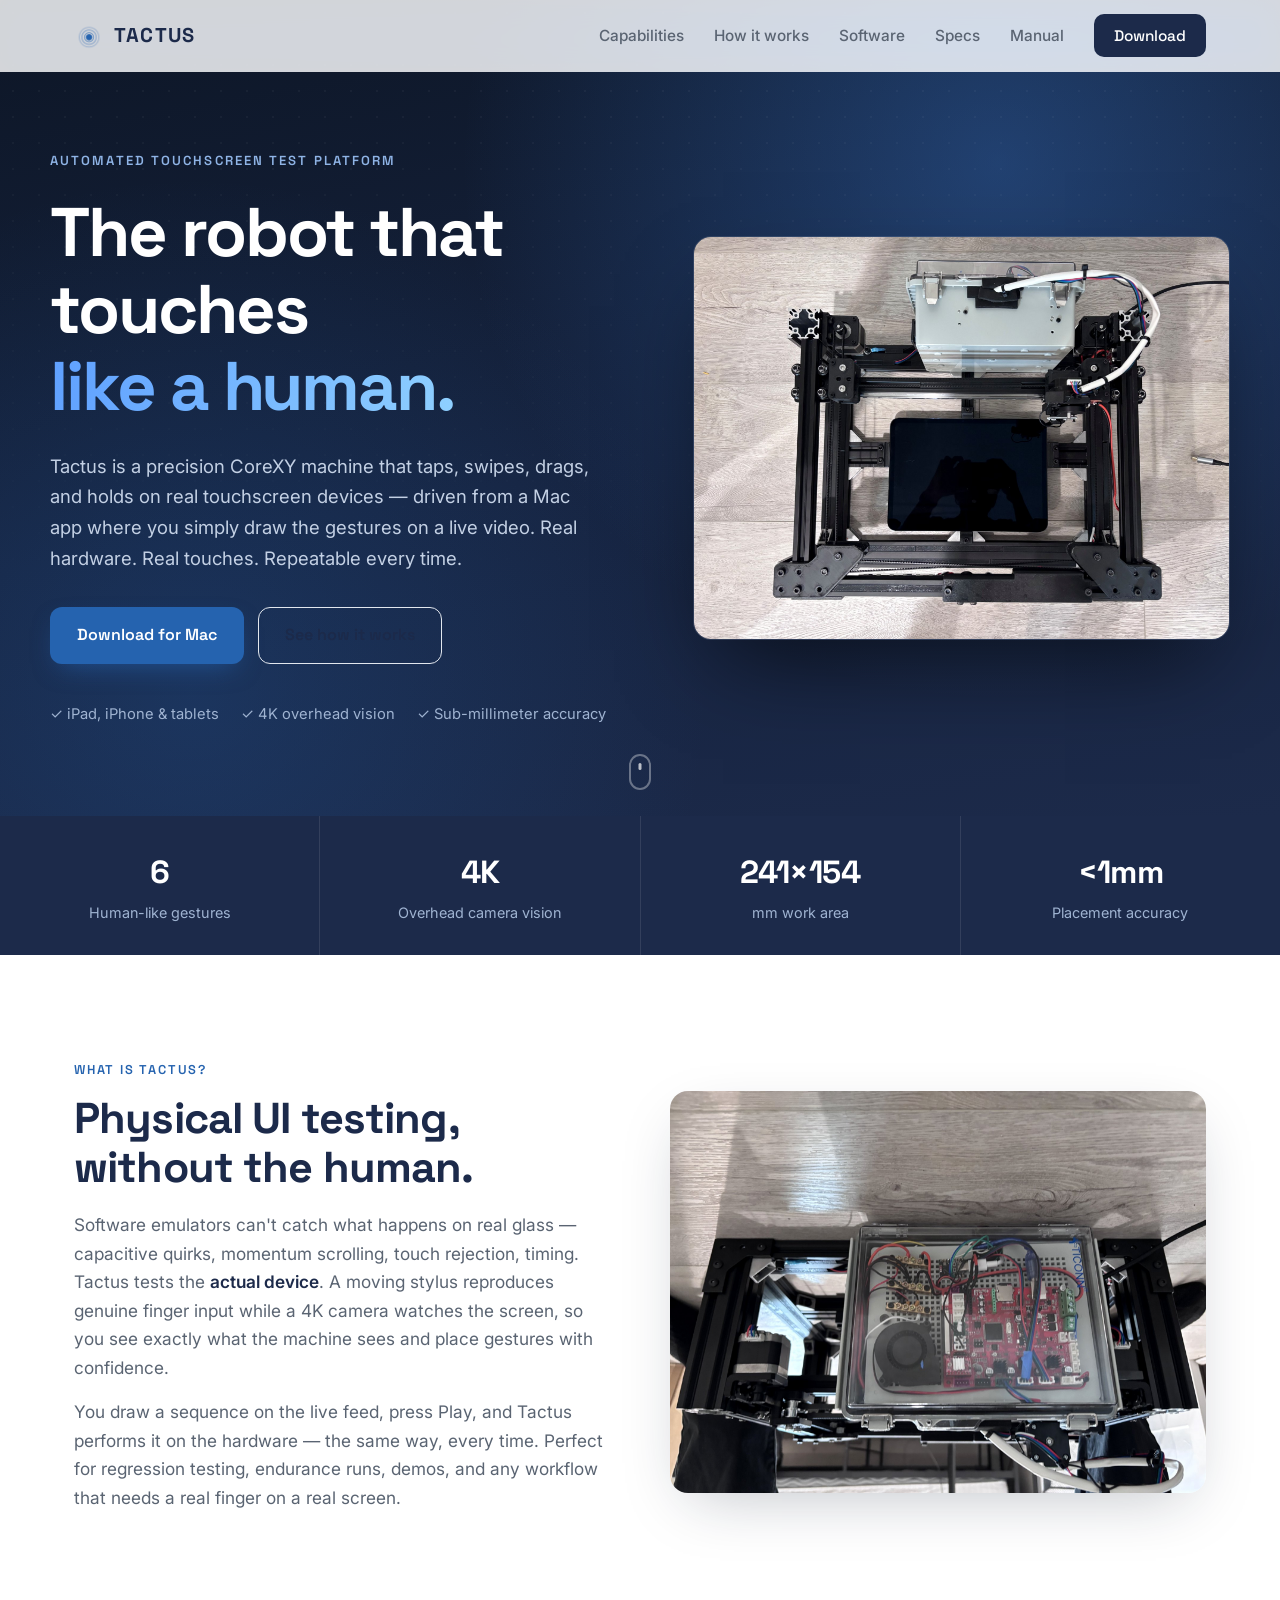
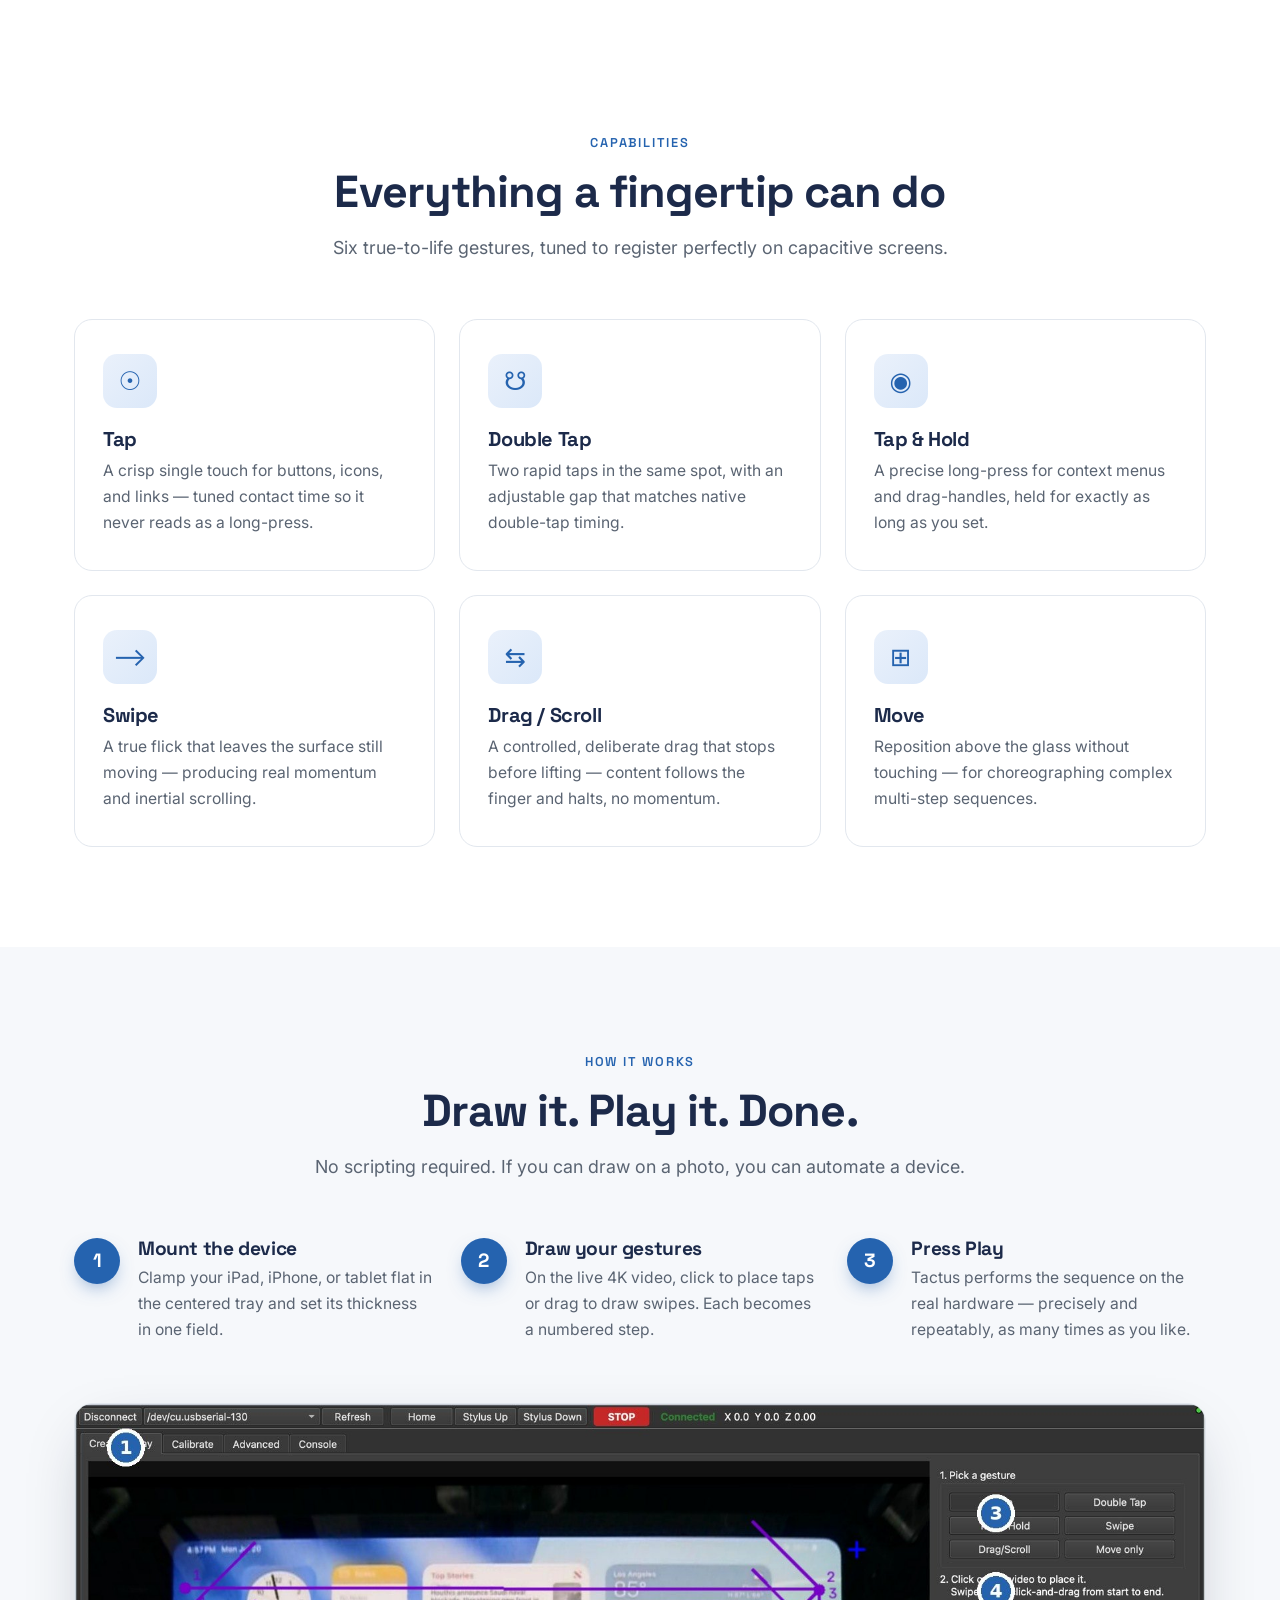
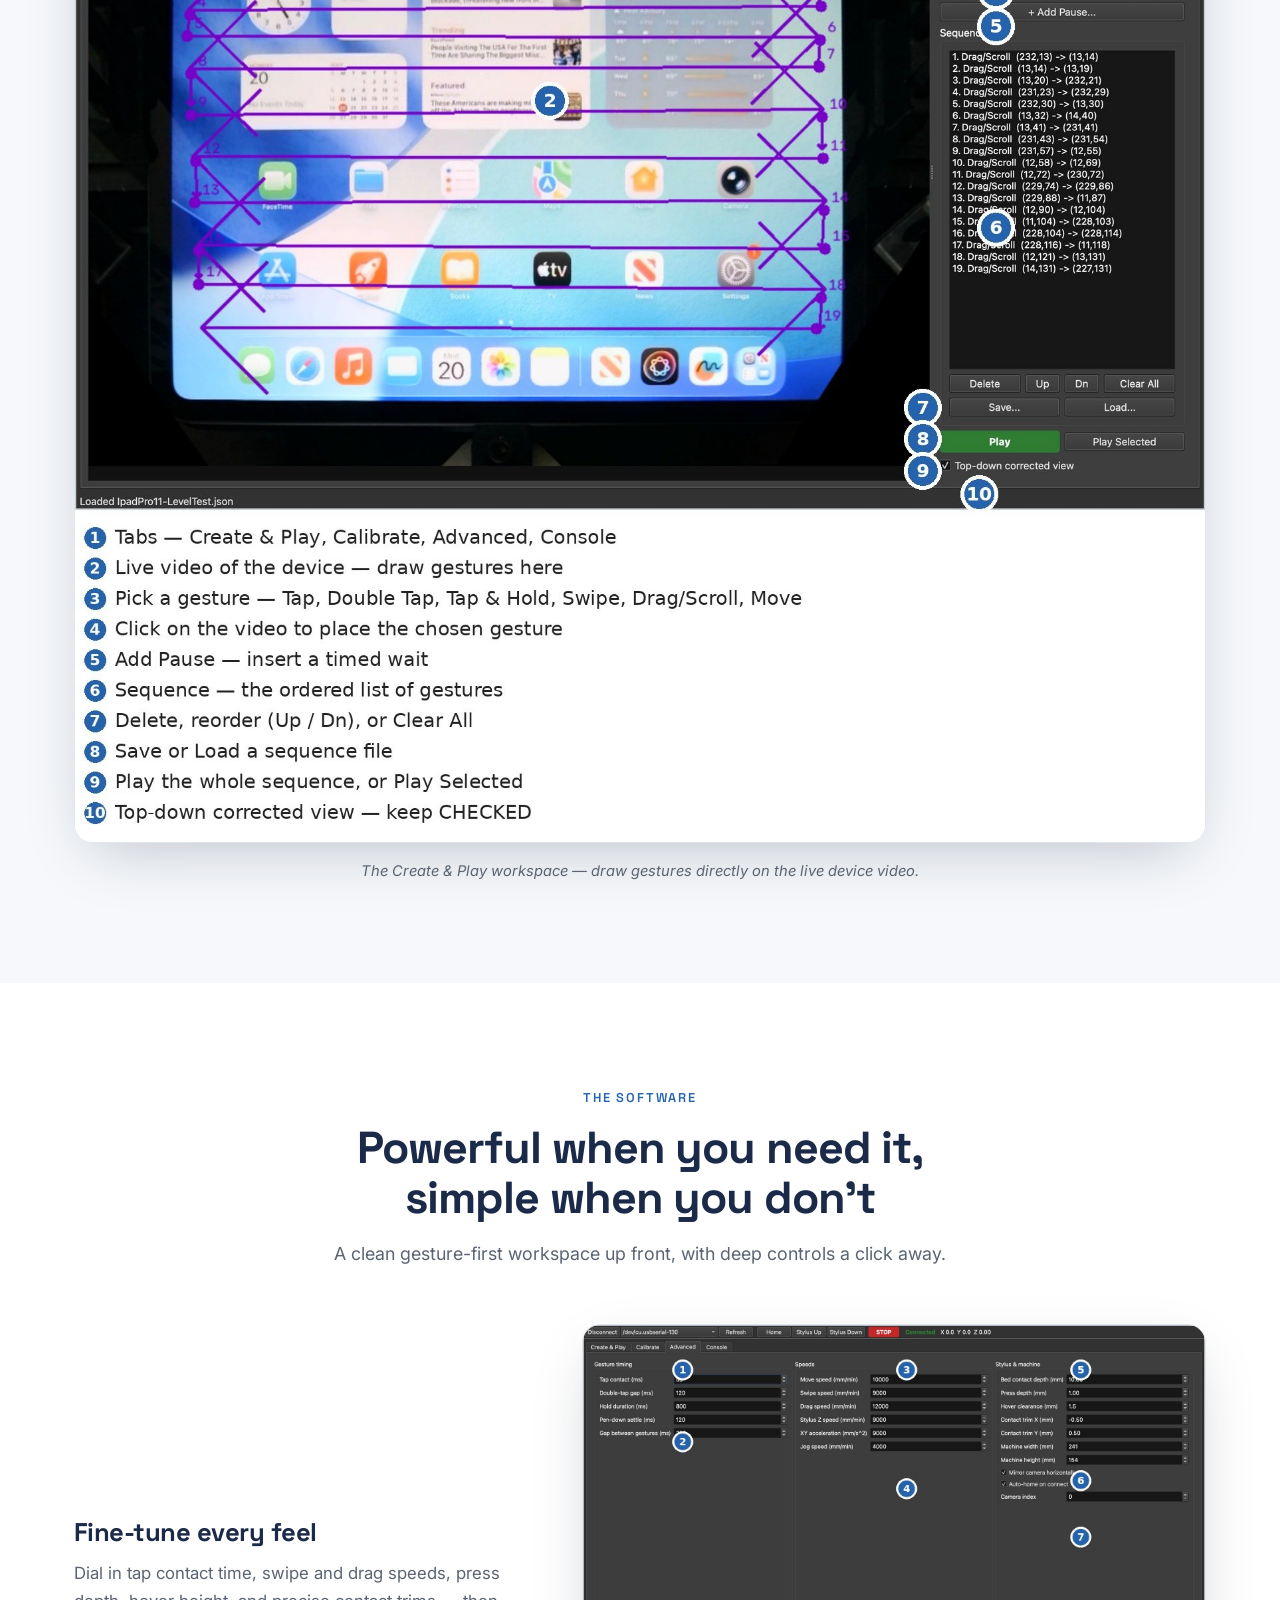
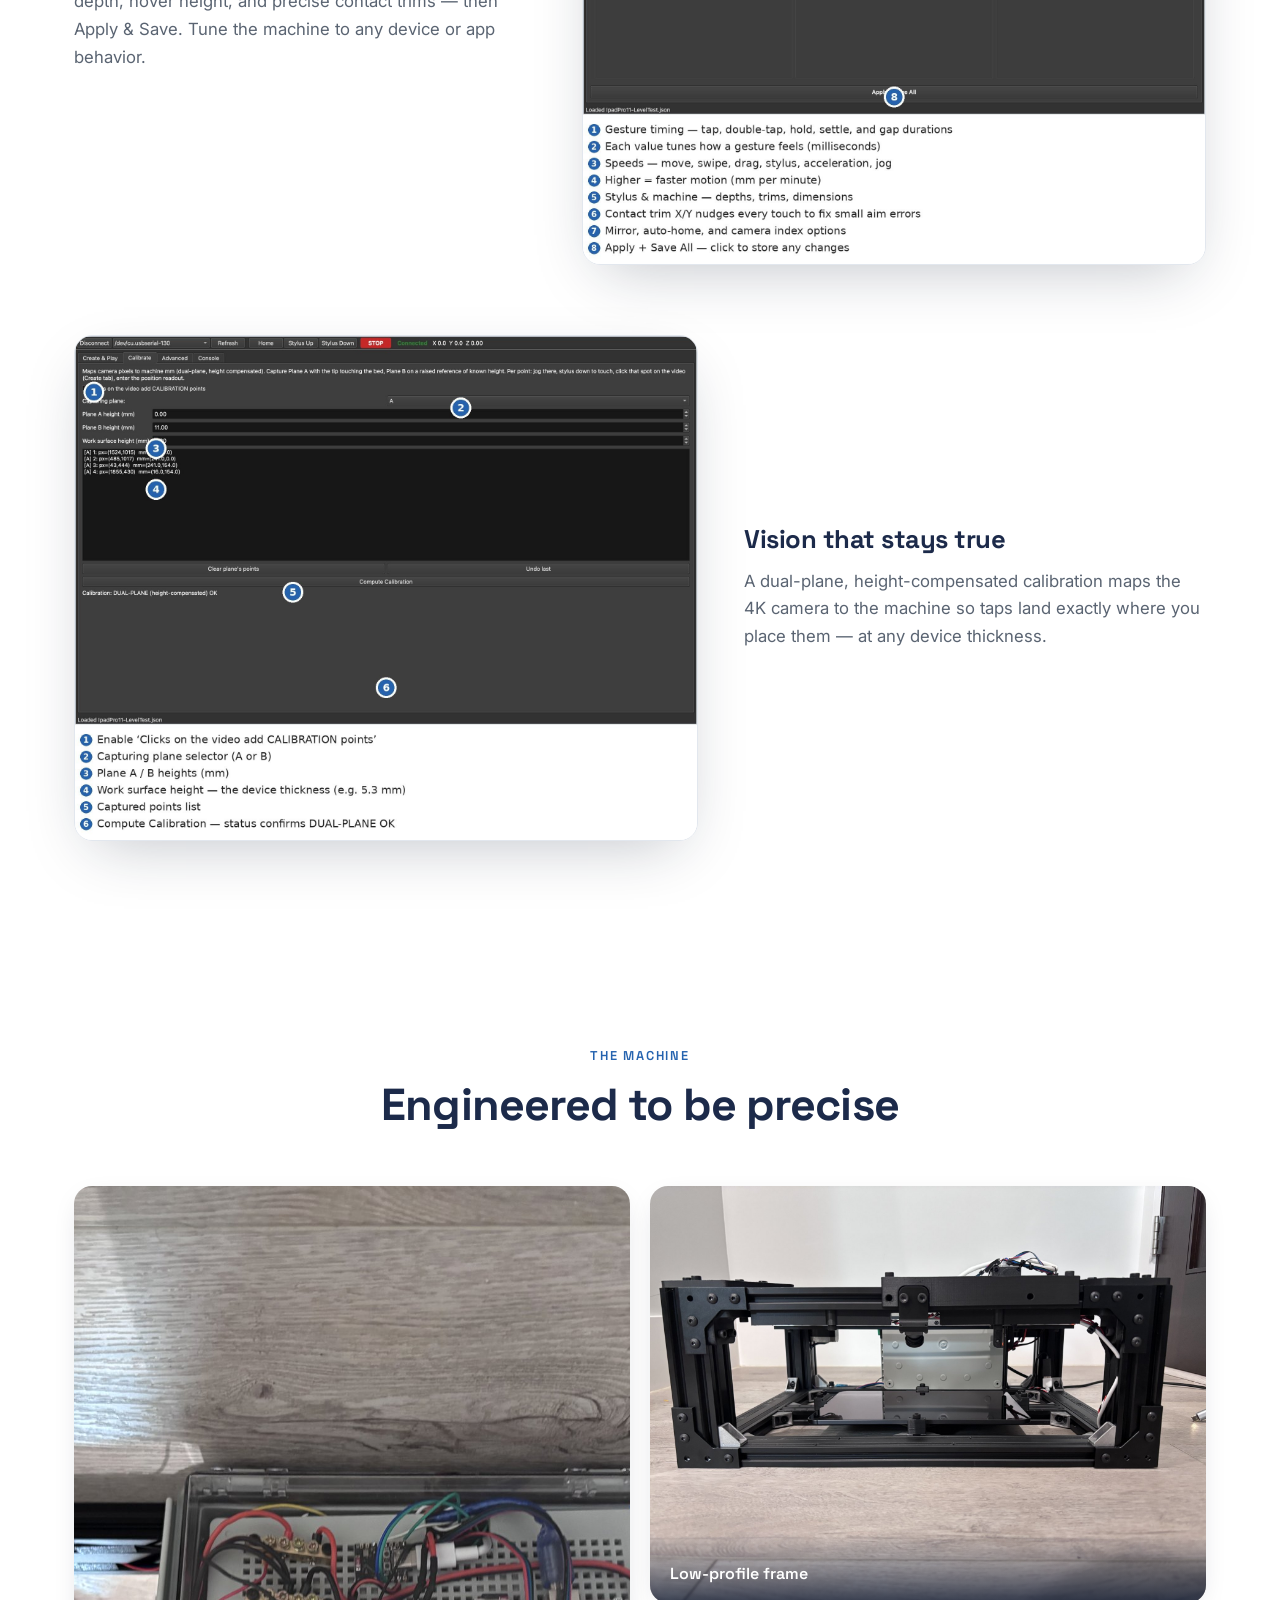
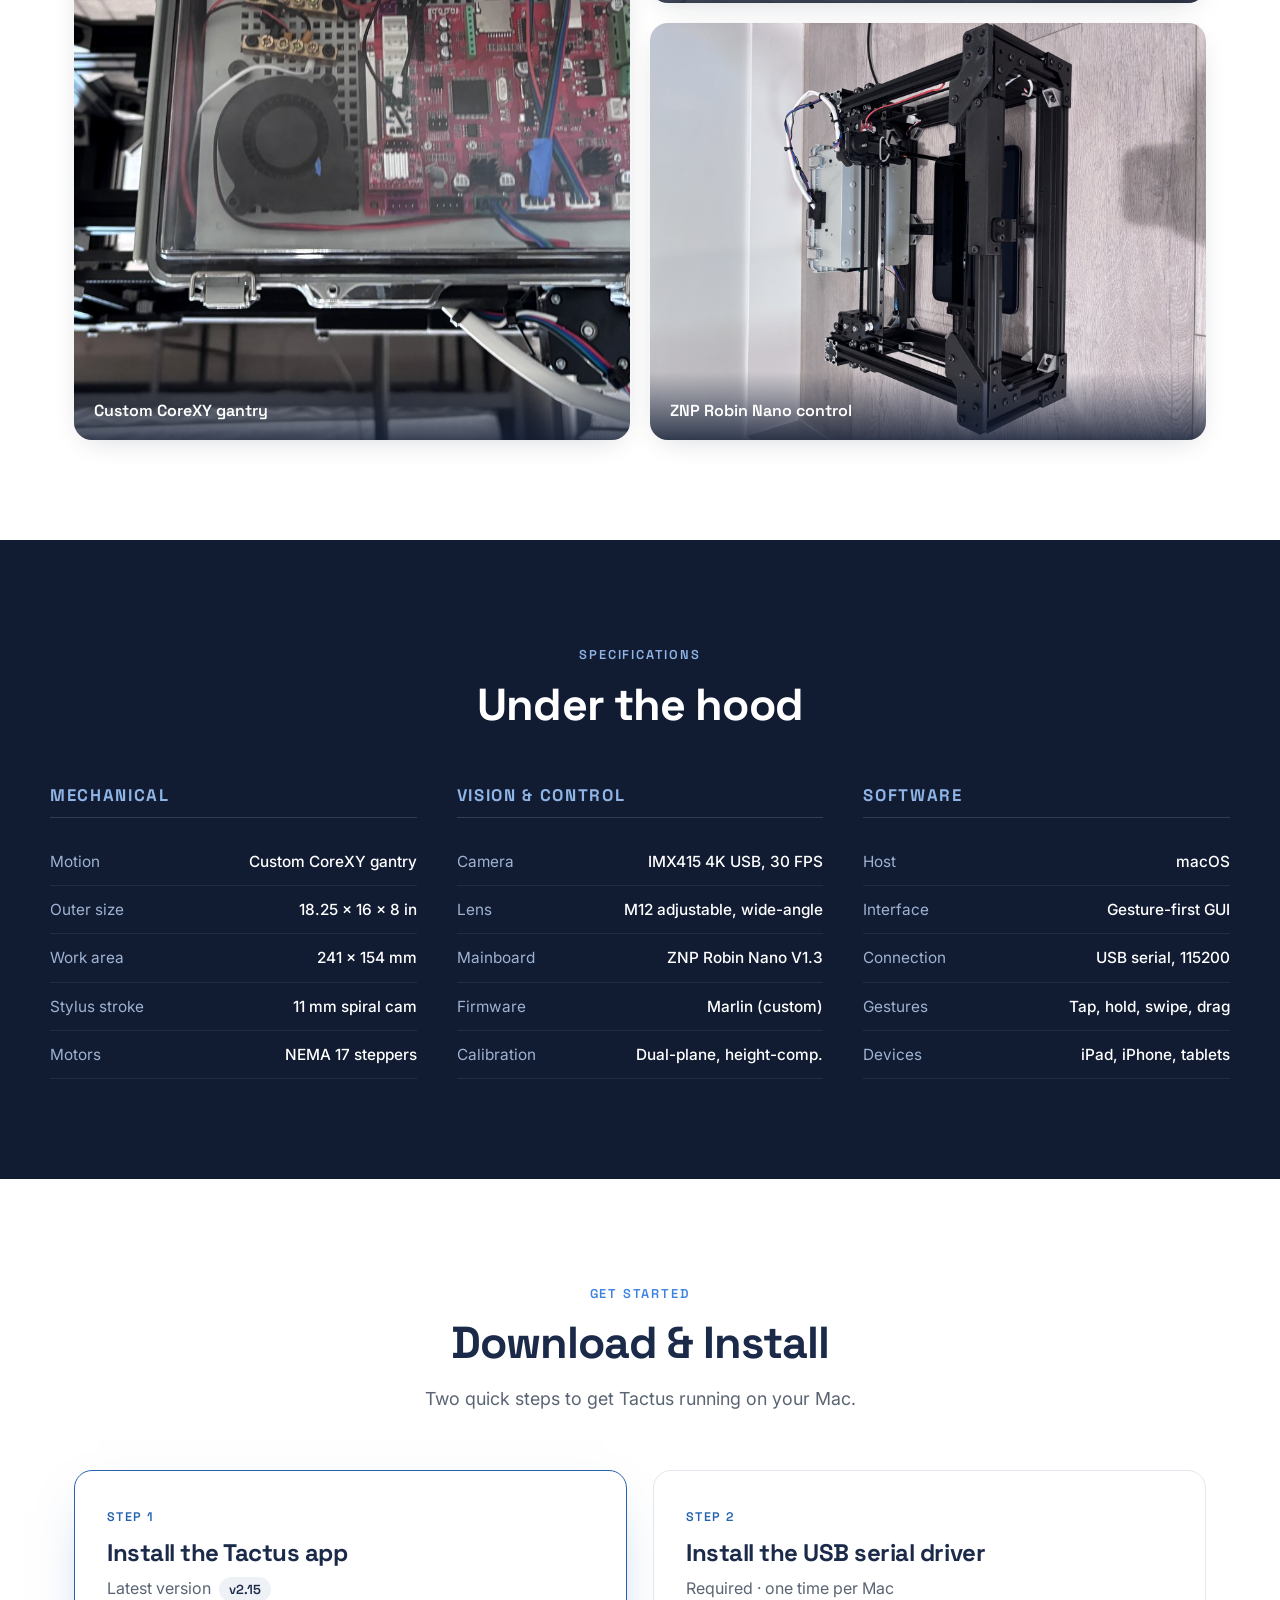
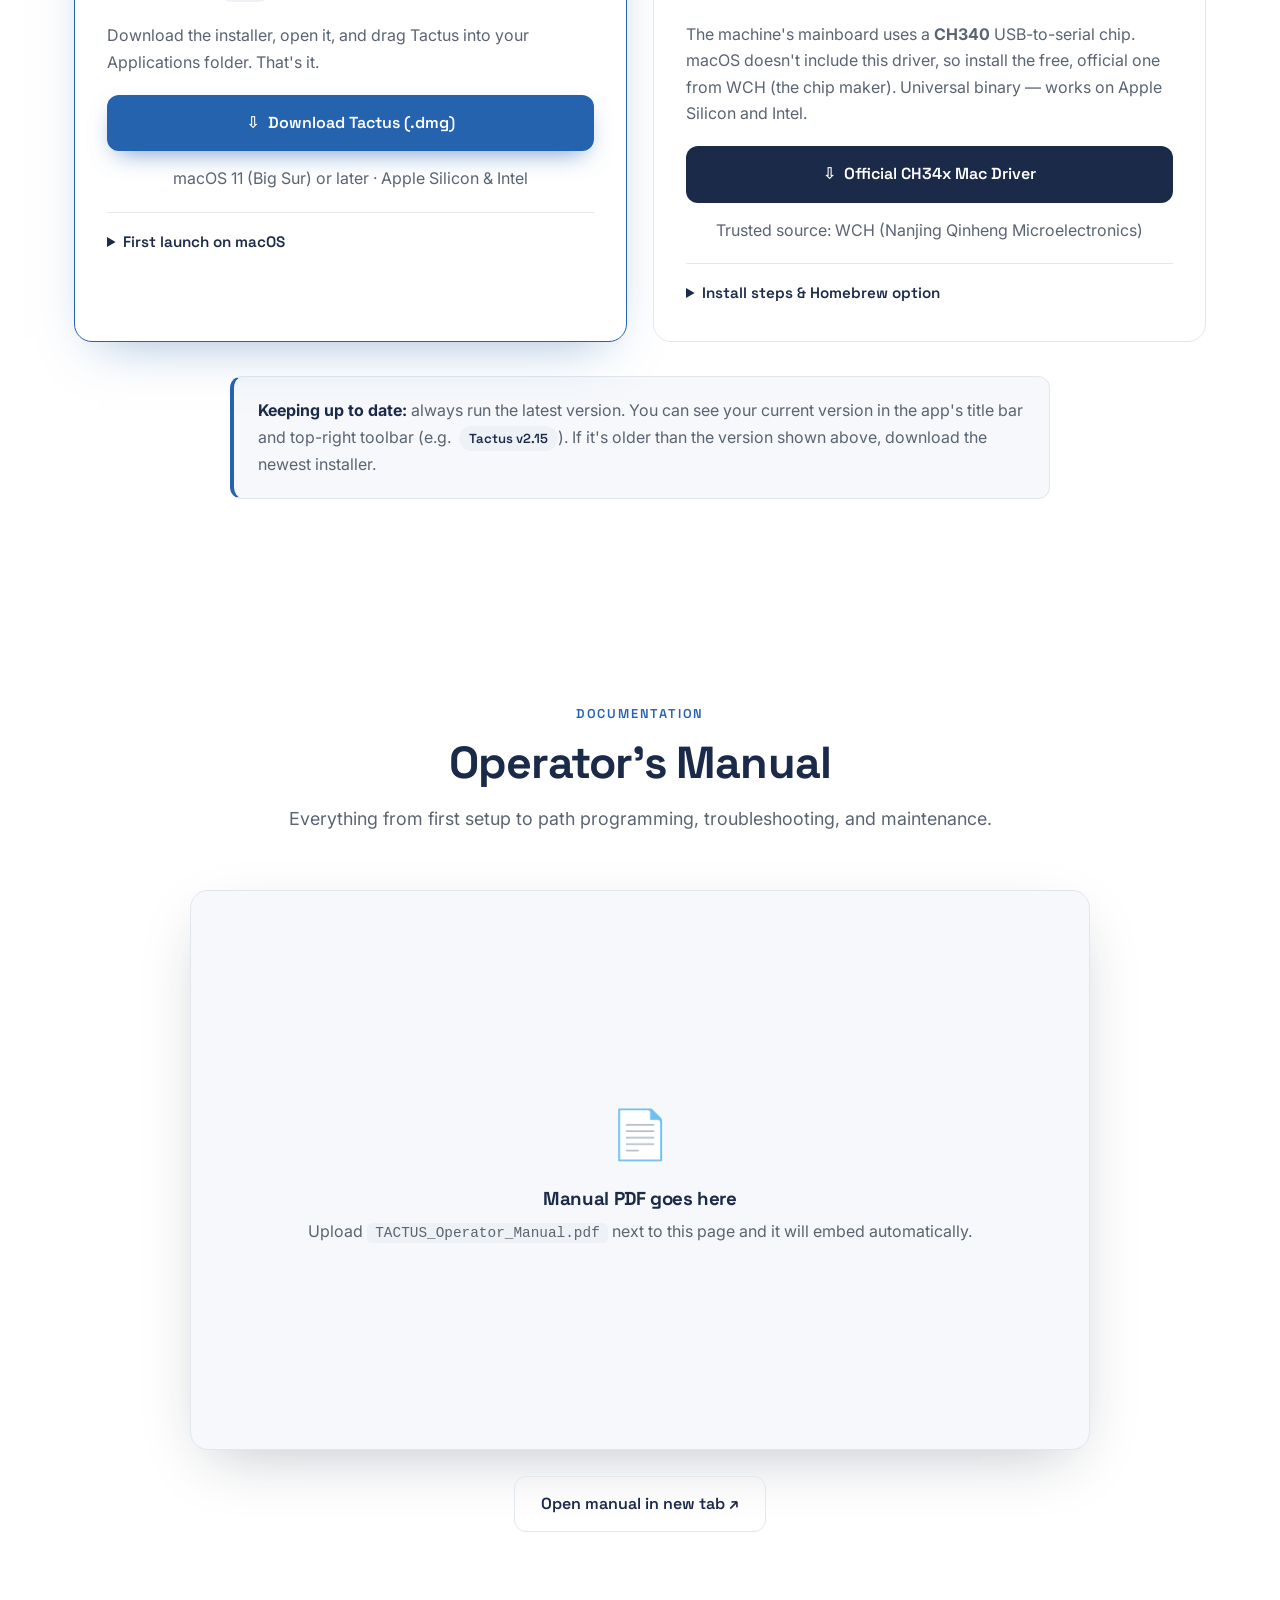
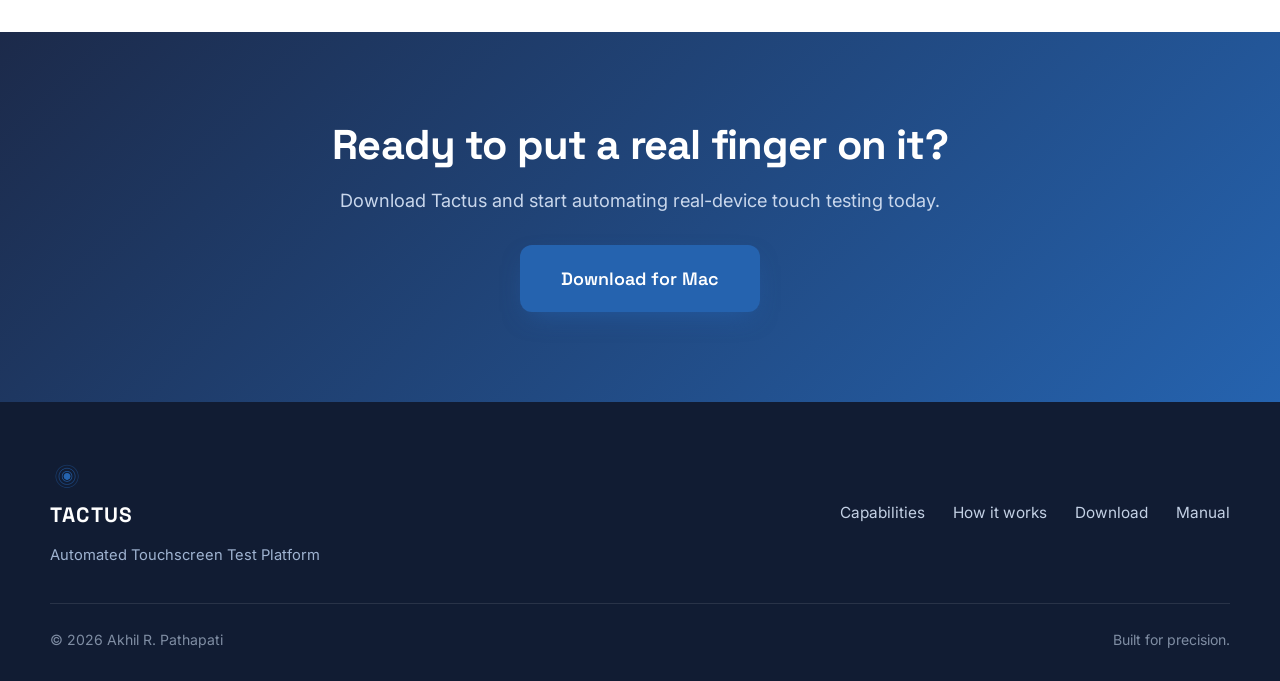
==== index.html @ c3023f10 "Add files via upload" ====
<!DOCTYPE html>
<html lang="en">
<head>
<meta charset="UTF-8">
<meta name="viewport" content="width=device-width, initial-scale=1.0">
<title>Tactus &mdash; Automated Touchscreen Test Platform</title>
<meta name="description" content="Tactus is a precision robotic platform that taps, swipes, and drags real touchscreen devices exactly like a human finger. Automate UI testing on iPads, iPhones, and tablets.">
<link rel="icon" type="image/png" sizes="32x32" href="assets/favicon_32.png">
<link rel="apple-touch-icon" href="assets/favicon_180.png">
<link rel="preconnect" href="https://fonts.googleapis.com">
<link rel="preconnect" href="https://fonts.gstatic.com" crossorigin>
<link href="https://fonts.googleapis.com/css2?family=Space+Grotesk:wght@400;500;600;700&family=Inter:wght@400;500;600&display=swap" rel="stylesheet">
<link rel="stylesheet" href="style.css">
</head>
<body>

<!-- ============ NAV ============ -->
<header class="nav" id="nav">
  <div class="nav-inner">
    <a href="#top" class="brand">
      <img src="assets/logo_mark.png" alt="" class="brand-mark">
      <span class="brand-name">TACTUS</span>
    </a>
    <nav class="nav-links">
      <a href="#capabilities">Capabilities</a>
      <a href="#how">How it works</a>
      <a href="#software">Software</a>
      <a href="#specs">Specs</a>
      <a href="#manual">Manual</a>
      <a href="#download" class="nav-cta">Download</a>
    </nav>
    <button class="nav-burger" id="burger" aria-label="Menu"><span></span><span></span><span></span></button>
  </div>
</header>

<!-- ============ HERO ============ -->
<section class="hero" id="top">
  <div class="hero-bg"></div>
  <div class="hero-grid"></div>
  <div class="hero-inner">
    <div class="hero-copy">
      <div class="eyebrow">Automated Touchscreen Test Platform</div>
      <h1>The robot that touches<br><span class="grad">like a human.</span></h1>
      <p class="hero-sub">Tactus is a precision CoreXY machine that taps, swipes, drags, and holds on real touchscreen devices &mdash; driven from a Mac app where you simply draw the gestures on a live video. Real hardware. Real touches. Repeatable every time.</p>
      <div class="hero-actions">
        <a href="#download" class="btn btn-primary">Download for Mac</a>
        <a href="#how" class="btn btn-ghost">See how it works</a>
      </div>
      <div class="hero-badges">
        <span>&#10003; iPad, iPhone &amp; tablets</span>
        <span>&#10003; 4K overhead vision</span>
        <span>&#10003; Sub-millimeter accuracy</span>
      </div>
    </div>
    <div class="hero-media">
      <img src="assets/hero_machine.jpg" alt="The Tactus machine, top view" />
      <div class="hero-media-glow"></div>
    </div>
  </div>
  <div class="scroll-cue"><span></span></div>
</section>

<!-- ============ TRUST STRIP ============ -->
<section class="strip">
  <div class="strip-item"><b>6</b><span>Human-like gestures</span></div>
  <div class="strip-item"><b>4K</b><span>Overhead camera vision</span></div>
  <div class="strip-item"><b>241&times;154</b><span>mm work area</span></div>
  <div class="strip-item"><b>&lt;1mm</b><span>Placement accuracy</span></div>
</section>

<!-- ============ INTRO ============ -->
<section class="section intro">
  <div class="intro-copy">
    <div class="section-tag">What is Tactus?</div>
    <h2>Physical UI testing,<br>without the human.</h2>
    <p>Software emulators can't catch what happens on real glass &mdash; capacitive quirks, momentum scrolling, touch rejection, timing. Tactus tests the <em>actual device</em>. A moving stylus reproduces genuine finger input while a 4K camera watches the screen, so you see exactly what the machine sees and place gestures with confidence.</p>
    <p>You draw a sequence on the live feed, press Play, and Tactus performs it on the hardware &mdash; the same way, every time. Perfect for regression testing, endurance runs, demos, and any workflow that needs a real finger on a real screen.</p>
  </div>
  <div class="intro-media">
    <img src="assets/machine_iso.jpg" alt="Tactus machine, angled view">
  </div>
</section>

<!-- ============ CAPABILITIES ============ -->
<section class="section cap" id="capabilities">
  <div class="section-head center">
    <div class="section-tag">Capabilities</div>
    <h2>Everything a fingertip can do</h2>
    <p class="section-lead">Six true-to-life gestures, tuned to register perfectly on capacitive screens.</p>
  </div>
  <div class="cap-grid">
    <div class="cap-card"><div class="cap-ico">&#9737;</div><h3>Tap</h3><p>A crisp single touch for buttons, icons, and links &mdash; tuned contact time so it never reads as a long-press.</p></div>
    <div class="cap-card"><div class="cap-ico">&#9739;</div><h3>Double&nbsp;Tap</h3><p>Two rapid taps in the same spot, with an adjustable gap that matches native double-tap timing.</p></div>
    <div class="cap-card"><div class="cap-ico">&#9673;</div><h3>Tap &amp; Hold</h3><p>A precise long-press for context menus and drag-handles, held for exactly as long as you set.</p></div>
    <div class="cap-card"><div class="cap-ico">&#10230;</div><h3>Swipe</h3><p>A true flick that leaves the surface still moving &mdash; producing real momentum and inertial scrolling.</p></div>
    <div class="cap-card"><div class="cap-ico">&#8646;</div><h3>Drag / Scroll</h3><p>A controlled, deliberate drag that stops before lifting &mdash; content follows the finger and halts, no momentum.</p></div>
    <div class="cap-card"><div class="cap-ico">&#8862;</div><h3>Move</h3><p>Reposition above the glass without touching &mdash; for choreographing complex multi-step sequences.</p></div>
  </div>
</section>

<!-- ============ HOW IT WORKS ============ -->
<section class="section how" id="how">
  <div class="section-head center">
    <div class="section-tag">How it works</div>
    <h2>Draw it. Play it. Done.</h2>
    <p class="section-lead">No scripting required. If you can draw on a photo, you can automate a device.</p>
  </div>
  <div class="how-steps">
    <div class="how-step">
      <div class="how-num">1</div>
      <div class="how-body"><h3>Mount the device</h3><p>Clamp your iPad, iPhone, or tablet flat in the centered tray and set its thickness in one field.</p></div>
    </div>
    <div class="how-step">
      <div class="how-num">2</div>
      <div class="how-body"><h3>Draw your gestures</h3><p>On the live 4K video, click to place taps or drag to draw swipes. Each becomes a numbered step.</p></div>
    </div>
    <div class="how-step">
      <div class="how-num">3</div>
      <div class="how-body"><h3>Press Play</h3><p>Tactus performs the sequence on the real hardware &mdash; precisely and repeatably, as many times as you like.</p></div>
    </div>
  </div>
  <div class="how-media">
    <img src="assets/annot_create.jpg" alt="Tactus Create &amp; Play interface with a gesture sequence">
    <p class="fignote">The Create &amp; Play workspace &mdash; draw gestures directly on the live device video.</p>
  </div>
</section>

<!-- ============ SOFTWARE ============ -->
<section class="section software" id="software">
  <div class="section-head center">
    <div class="section-tag">The Software</div>
    <h2>Powerful when you need it,<br>simple when you don't</h2>
    <p class="section-lead">A clean gesture-first workspace up front, with deep controls a click away.</p>
  </div>
  <div class="sw-showcase">
    <div class="sw-feature">
      <div class="sw-text">
        <h3>Fine-tune every feel</h3>
        <p>Dial in tap contact time, swipe and drag speeds, press depth, hover height, and precise contact trims &mdash; then Apply &amp; Save. Tune the machine to any device or app behavior.</p>
      </div>
      <img src="assets/annot_advanced.jpg" alt="Advanced settings tab">
    </div>
    <div class="sw-feature reverse">
      <div class="sw-text">
        <h3>Vision that stays true</h3>
        <p>A dual-plane, height-compensated calibration maps the 4K camera to the machine so taps land exactly where you place them &mdash; at any device thickness.</p>
      </div>
      <img src="assets/annot_calibrate.jpg" alt="Calibration tab">
    </div>
  </div>
</section>

<!-- ============ GALLERY ============ -->
<section class="section gallery">
  <div class="section-head center">
    <div class="section-tag">The Machine</div>
    <h2>Engineered to be precise</h2>
  </div>
  <div class="gal-grid">
    <figure class="gal-item wide"><img src="assets/machine_iso.jpg" alt="Tactus isometric view"><figcaption>Custom CoreXY gantry</figcaption></figure>
    <figure class="gal-item"><img src="assets/machine_side.jpg" alt="Tactus side profile"><figcaption>Low-profile frame</figcaption></figure>
    <figure class="gal-item"><img src="assets/machine_board.jpg" alt="Tactus electronics"><figcaption>ZNP Robin Nano control</figcaption></figure>
  </div>
</section>

<!-- ============ SPECS ============ -->
<section class="section specs" id="specs">
  <div class="section-head center">
    <div class="section-tag">Specifications</div>
    <h2>Under the hood</h2>
  </div>
  <div class="spec-cols">
    <div class="spec-block">
      <h4>Mechanical</h4>
      <dl>
        <div><dt>Motion</dt><dd>Custom CoreXY gantry</dd></div>
        <div><dt>Outer size</dt><dd>18.25 &times; 16 &times; 8 in</dd></div>
        <div><dt>Work area</dt><dd>241 &times; 154 mm</dd></div>
        <div><dt>Stylus stroke</dt><dd>11 mm spiral cam</dd></div>
        <div><dt>Motors</dt><dd>NEMA 17 steppers</dd></div>
      </dl>
    </div>
    <div class="spec-block">
      <h4>Vision &amp; Control</h4>
      <dl>
        <div><dt>Camera</dt><dd>IMX415 4K USB, 30 FPS</dd></div>
        <div><dt>Lens</dt><dd>M12 adjustable, wide-angle</dd></div>
        <div><dt>Mainboard</dt><dd>ZNP Robin Nano V1.3</dd></div>
        <div><dt>Firmware</dt><dd>Marlin (custom)</dd></div>
        <div><dt>Calibration</dt><dd>Dual-plane, height-comp.</dd></div>
      </dl>
    </div>
    <div class="spec-block">
      <h4>Software</h4>
      <dl>
        <div><dt>Host</dt><dd>macOS</dd></div>
        <div><dt>Interface</dt><dd>Gesture-first GUI</dd></div>
        <div><dt>Connection</dt><dd>USB serial, 115200</dd></div>
        <div><dt>Gestures</dt><dd>Tap, hold, swipe, drag</dd></div>
        <div><dt>Devices</dt><dd>iPad, iPhone, tablets</dd></div>
      </dl>
    </div>
  </div>
</section>

<!-- ============ DOWNLOAD / INSTALL ============ -->
<section class="section download" id="download">
  <div class="section-head center">
    <div class="section-tag light">Get Started</div>
    <h2>Download &amp; Install</h2>
    <p class="section-lead">Two quick steps to get Tactus running on your Mac.</p>
  </div>

  <div class="dl-cards">
    <!-- App -->
    <div class="dl-card featured">
      <div class="dl-step">Step 1</div>
      <h3>Install the Tactus app</h3>
      <p class="dl-ver">Latest version <span class="ver-pill" id="appVersion">v2.15</span></p>
      <p>Download the installer, open it, and drag Tactus into your Applications folder. That's it.</p>
      <!-- TODO: replace href with your hosted .dmg URL -->
      <a href="#" class="btn btn-primary btn-block" id="dmgLink" data-todo="Replace href with your Tactus .dmg download URL">
        &#8681;&nbsp; Download Tactus (.dmg)
      </a>
      <p class="dl-fine">macOS 11 (Big Sur) or later &middot; Apple Silicon &amp; Intel</p>
      <details class="dl-note">
        <summary>First launch on macOS</summary>
        <p>Because Tactus is from an independent developer, the first time you open it macOS may show a security prompt. Right-click (or Control-click) the Tactus app &rarr; <b>Open</b> &rarr; <b>Open</b>. You only do this once.</p>
      </details>
    </div>

    <!-- Driver -->
    <div class="dl-card">
      <div class="dl-step">Step 2</div>
      <h3>Install the USB serial driver</h3>
      <p class="dl-ver">Required &middot; one time per Mac</p>
      <p>The machine's mainboard uses a <b>CH340</b> USB-to-serial chip. macOS doesn't include this driver, so install the free, official one from WCH (the chip maker). Universal binary &mdash; works on Apple Silicon and Intel.</p>
      <a href="https://www.wch-ic.com/downloads/CH34XSER_MAC_ZIP.html" target="_blank" rel="noopener" class="btn btn-dark btn-block">
        &#8681;&nbsp; Official CH34x Mac Driver
      </a>
      <p class="dl-fine">Trusted source: WCH (Nanjing Qinheng Microelectronics)</p>
      <details class="dl-note">
        <summary>Install steps &amp; Homebrew option</summary>
        <p><b>Standard install:</b> unzip the download, open the <code>.pkg</code> (or the <code>.dmg</code> on Apple Silicon), and follow the prompts. If macOS blocks it, go to <b>System Settings &rarr; Privacy &amp; Security</b> and click <b>Allow Anyway</b>, then re-open. On macOS 11+, open <b>CH34xVCPDriver</b> from Launchpad and click <b>Install</b>. Restart if asked.</p>
        <p><b>Homebrew (advanced):</b></p>
        <pre><code>brew install --cask wch-ch34x-usb-serial-driver</code></pre>
        <p>After installing, the machine appears as <code>cu.usbserial-130</code> in Tactus.</p>
      </details>
    </div>
  </div>

  <div class="dl-tip">
    <b>Keeping up to date:</b> always run the latest version. You can see your current version in the app's title bar and top-right toolbar (e.g. <span class="ver-pill">Tactus v2.15</span>). If it's older than the version shown above, download the newest installer.
  </div>
</section>

<!-- ============ MANUAL ============ -->
<section class="section manual" id="manual">
  <div class="section-head center">
    <div class="section-tag">Documentation</div>
    <h2>Operator's Manual</h2>
    <p class="section-lead">Everything from first setup to path programming, troubleshooting, and maintenance.</p>
  </div>

  <!-- The PDF embed. When you upload TACTUS_Operator_Manual.pdf next to this
       page, it appears here automatically. Until then a friendly placeholder
       shows. -->
  <div class="manual-frame" id="manualFrame">
    <object data="TACTUS_Operator_Manual.pdf" type="application/pdf" width="100%" height="100%">
      <div class="manual-placeholder">
        <div class="mp-ico">&#128196;</div>
        <h3>Manual PDF goes here</h3>
        <p>Upload <code>TACTUS_Operator_Manual.pdf</code> next to this page and it will embed automatically.</p>
      </div>
    </object>
  </div>
  <div class="manual-actions">
    <!-- TODO: this link works once the PDF is uploaded beside index.html -->
    <a href="TACTUS_Operator_Manual.pdf" target="_blank" rel="noopener" class="btn btn-ghost">Open manual in new tab &#8599;</a>
  </div>
</section>

<!-- ============ CTA ============ -->
<section class="cta">
  <div class="cta-inner">
    <h2>Ready to put a real finger on it?</h2>
    <p>Download Tactus and start automating real-device touch testing today.</p>
    <a href="#download" class="btn btn-primary btn-lg">Download for Mac</a>
  </div>
</section>

<!-- ============ FOOTER ============ -->
<footer class="footer">
  <div class="footer-inner">
    <div class="foot-brand">
      <img src="assets/logo_mark.png" alt="" class="brand-mark">
      <span class="brand-name">TACTUS</span>
      <p>Automated Touchscreen Test Platform</p>
    </div>
    <div class="foot-links">
      <a href="#capabilities">Capabilities</a>
      <a href="#how">How it works</a>
      <a href="#download">Download</a>
      <a href="#manual">Manual</a>
    </div>
  </div>
  <div class="foot-bottom">
    <span>&copy; <span id="year"></span> Akhil R. Pathapati</span>
    <span>Built for precision.</span>
  </div>
</footer>

<script src="script.js"></script>
</body>
</html>
---- style.css ----
/* ============ TACTUS SITE ============ */
:root{
  --navy:#111c33; --navy2:#1c2a4a; --blue:#2563af; --blue-br:#3d82e0;
  --ink:#1a1f2b; --gray:#5a6472; --lgray:#eef1f5; --line:#e2e7ee;
  --bg:#ffffff; --bg-alt:#f6f8fb;
  --radius:18px; --shadow:0 20px 60px -20px rgba(17,28,51,.28);
  --shadow-sm:0 8px 30px -12px rgba(17,28,51,.22);
  --max:1180px;
  --font-d:'Space Grotesk',system-ui,sans-serif;
  --font-b:'Inter',system-ui,sans-serif;
}
*{margin:0;padding:0;box-sizing:border-box}
html{scroll-behavior:smooth;scroll-padding-top:76px}
body{font-family:var(--font-b);color:var(--ink);background:var(--bg);line-height:1.65;-webkit-font-smoothing:antialiased}
h1,h2,h3,h4{font-family:var(--font-d);line-height:1.12;font-weight:700;letter-spacing:-.02em}
img{max-width:100%;display:block}
a{color:inherit;text-decoration:none}
.section{max-width:var(--max);margin:0 auto;padding:100px 24px}
.section-tag{display:inline-block;font-family:var(--font-d);font-weight:600;font-size:.8rem;letter-spacing:.14em;text-transform:uppercase;color:var(--blue);margin-bottom:14px}
.section-tag.light{color:var(--blue-br)}
.section-head{margin-bottom:56px}
.section-head.center{text-align:center;max-width:720px;margin-left:auto;margin-right:auto}
.section-head h2{font-size:clamp(1.9rem,4vw,2.8rem);color:var(--navy2)}
.section-lead{font-size:1.12rem;color:var(--gray);margin-top:16px}

/* ---- buttons ---- */
.btn{display:inline-flex;align-items:center;justify-content:center;gap:8px;font-family:var(--font-d);font-weight:600;font-size:1rem;padding:14px 26px;border-radius:12px;border:1.5px solid transparent;cursor:pointer;transition:transform .15s ease,box-shadow .2s ease,background .2s ease;white-space:nowrap}
.btn:active{transform:translateY(1px)}
.btn-primary{background:var(--blue);color:#fff;box-shadow:0 10px 26px -10px rgba(37,99,175,.7)}
.btn-primary:hover{background:var(--blue-br);box-shadow:0 14px 32px -10px rgba(37,99,175,.85);transform:translateY(-2px)}
.btn-ghost{background:transparent;color:var(--navy2);border-color:var(--line)}
.btn-ghost:hover{border-color:var(--blue);color:var(--blue)}
.btn-dark{background:var(--navy2);color:#fff}
.btn-dark:hover{background:var(--navy);transform:translateY(-2px)}
.btn-block{width:100%}
.btn-lg{padding:18px 40px;font-size:1.12rem}

/* ============ NAV ============ */
.nav{position:fixed;top:0;left:0;right:0;z-index:100;background:rgba(255,255,255,.82);backdrop-filter:saturate(180%) blur(14px);border-bottom:1px solid transparent;transition:border-color .3s,box-shadow .3s}
.nav.scrolled{border-color:var(--line);box-shadow:0 4px 20px -12px rgba(17,28,51,.2)}
.nav-inner{max-width:var(--max);margin:0 auto;padding:14px 24px;display:flex;align-items:center;justify-content:space-between}
.brand{display:flex;align-items:center;gap:10px}
.brand-mark{width:30px;height:30px}
.brand-name{font-family:var(--font-d);font-weight:700;font-size:1.25rem;letter-spacing:.06em;color:var(--navy2)}
.nav-links{display:flex;align-items:center;gap:30px}
.nav-links a{font-size:.96rem;font-weight:500;color:var(--gray);transition:color .18s}
.nav-links a:hover{color:var(--navy2)}
.nav-cta{background:var(--navy2);color:#fff!important;padding:9px 20px;border-radius:10px;font-family:var(--font-d);font-weight:600}
.nav-cta:hover{background:var(--blue)}
.nav-burger{display:none;flex-direction:column;gap:5px;background:none;border:none;cursor:pointer;padding:6px}
.nav-burger span{width:24px;height:2px;background:var(--navy2);border-radius:2px;transition:.25s}

/* ============ HERO ============ */
.hero{position:relative;padding:150px 24px 90px;overflow:hidden;background:linear-gradient(170deg,#0d1626 0%,#16233f 55%,#1c2a4a 100%);color:#fff}
.hero-bg{position:absolute;inset:0;background:radial-gradient(circle at 78% 20%,rgba(61,130,224,.35),transparent 45%),radial-gradient(circle at 15% 85%,rgba(37,99,175,.25),transparent 40%)}
.hero-grid{position:absolute;inset:0;background-image:radial-gradient(rgba(255,255,255,.08) 1px,transparent 1px);background-size:26px 26px;mask-image:linear-gradient(to bottom,rgba(0,0,0,.6),transparent 80%)}
.hero-inner{position:relative;max-width:var(--max);margin:0 auto;display:grid;grid-template-columns:1.05fr .95fr;gap:50px;align-items:center}
.eyebrow{font-family:var(--font-d);font-weight:600;font-size:.82rem;letter-spacing:.16em;text-transform:uppercase;color:#8fb4e6;margin-bottom:22px}
.hero h1{font-size:clamp(2.5rem,6vw,4.3rem);color:#fff;letter-spacing:-.03em}
.grad{background:linear-gradient(100deg,#5fa0ff,#8fd0ff);-webkit-background-clip:text;background-clip:text;-webkit-text-fill-color:transparent}
.hero-sub{margin:26px 0 34px;font-size:1.16rem;color:#c3d0e4;max-width:540px}
.hero-actions{display:flex;gap:14px;flex-wrap:wrap}
.hero-badges{display:flex;gap:22px;flex-wrap:wrap;margin-top:38px;font-size:.92rem;color:#9fb3d1}
.hero-badges span{white-space:nowrap}
.hero-media{position:relative}
.hero-media img{border-radius:var(--radius);box-shadow:0 40px 90px -30px rgba(0,0,0,.7);border:1px solid rgba(255,255,255,.1)}
.hero-media-glow{position:absolute;inset:-30px;background:radial-gradient(circle,rgba(61,130,224,.4),transparent 65%);z-index:-1;filter:blur(20px)}
.scroll-cue{position:absolute;bottom:26px;left:50%;transform:translateX(-50%)}
.scroll-cue span{display:block;width:22px;height:36px;border:2px solid rgba(255,255,255,.35);border-radius:12px;position:relative}
.scroll-cue span::after{content:"";position:absolute;top:7px;left:50%;transform:translateX(-50%);width:3px;height:7px;background:rgba(255,255,255,.7);border-radius:2px;animation:scroll 1.6s ease infinite}
@keyframes scroll{0%{opacity:0;top:7px}40%{opacity:1}80%{opacity:0;top:16px}}

/* ============ STRIP ============ */
.strip{background:var(--navy2);color:#fff;display:flex;justify-content:center;flex-wrap:wrap}
.strip-item{flex:1;min-width:180px;text-align:center;padding:30px 20px;border-right:1px solid rgba(255,255,255,.1)}
.strip-item:last-child{border-right:none}
.strip-item b{display:block;font-family:var(--font-d);font-size:2rem;font-weight:700;color:#fff;letter-spacing:-.02em}
.strip-item span{font-size:.9rem;color:#9fb3d1}

/* ============ INTRO ============ */
.intro{display:grid;grid-template-columns:1fr 1fr;gap:60px;align-items:center}
.intro h2{font-size:clamp(1.9rem,4vw,2.7rem);color:var(--navy2);margin-bottom:20px}
.intro p{font-size:1.08rem;color:var(--gray);margin-bottom:16px}
.intro em{color:var(--navy2);font-style:normal;font-weight:600}
.intro-media img{border-radius:var(--radius);box-shadow:var(--shadow)}

/* ============ CAPABILITIES ============ */
.cap-grid{display:grid;grid-template-columns:repeat(3,1fr);gap:24px}
.cap-card{background:var(--bg);border:1px solid var(--line);border-radius:var(--radius);padding:34px 28px;transition:transform .2s,box-shadow .2s,border-color .2s}
.cap-card:hover{transform:translateY(-6px);box-shadow:var(--shadow-sm);border-color:transparent}
.cap-ico{width:54px;height:54px;display:flex;align-items:center;justify-content:center;font-size:1.6rem;background:linear-gradient(135deg,#eaf1fb,#dbe8f9);color:var(--blue);border-radius:14px;margin-bottom:20px}
.cap-card h3{font-size:1.25rem;color:var(--navy2);margin-bottom:8px}
.cap-card p{color:var(--gray);font-size:.98rem}

/* ============ HOW ============ */
.how{background:var(--bg-alt);max-width:none;padding-left:0;padding-right:0}
.how>*{max-width:var(--max);margin-left:auto;margin-right:auto;padding-left:24px;padding-right:24px}
.how-steps{display:grid;grid-template-columns:repeat(3,1fr);gap:28px;margin-bottom:60px}
.how-step{display:flex;gap:18px;align-items:flex-start}
.how-num{flex:none;width:46px;height:46px;border-radius:50%;background:var(--blue);color:#fff;font-family:var(--font-d);font-weight:700;font-size:1.2rem;display:flex;align-items:center;justify-content:center;box-shadow:0 8px 20px -8px rgba(37,99,175,.7)}
.how-body h3{font-size:1.2rem;color:var(--navy2);margin-bottom:6px}
.how-body p{color:var(--gray);font-size:.98rem}
.how-media{text-align:center}
.how-media img{border-radius:var(--radius);box-shadow:var(--shadow);border:1px solid var(--line)}
.fignote{margin-top:16px;font-size:.92rem;color:var(--gray);font-style:italic}

/* ============ SOFTWARE ============ */
.sw-showcase{display:flex;flex-direction:column;gap:70px}
.sw-feature{display:grid;grid-template-columns:.85fr 1.15fr;gap:46px;align-items:center}
.sw-feature.reverse{grid-template-columns:1.15fr .85fr}
.sw-feature.reverse .sw-text{order:2}
.sw-text h3{font-size:1.6rem;color:var(--navy2);margin-bottom:14px}
.sw-text p{color:var(--gray);font-size:1.05rem}
.sw-feature img{border-radius:var(--radius);box-shadow:var(--shadow);border:1px solid var(--line)}

/* ============ GALLERY ============ */
.gal-grid{display:grid;grid-template-columns:repeat(2,1fr);gap:20px}
.gal-item{position:relative;border-radius:var(--radius);overflow:hidden;box-shadow:var(--shadow-sm)}
.gal-item.wide{grid-row:span 2}
.gal-item img{width:100%;height:100%;object-fit:cover;transition:transform .5s ease}
.gal-item:hover img{transform:scale(1.05)}
.gal-item figcaption{position:absolute;left:0;right:0;bottom:0;padding:26px 20px 16px;background:linear-gradient(transparent,rgba(17,28,51,.82));color:#fff;font-family:var(--font-d);font-weight:600;font-size:1rem}

/* ============ SPECS ============ */
.specs{background:var(--navy);color:#fff;max-width:none;border-radius:0}
.specs .section-head h2{color:#fff}
.specs .section-tag{color:#8fb4e6}
.spec-cols{max-width:var(--max);margin:0 auto;display:grid;grid-template-columns:repeat(3,1fr);gap:40px}
.spec-block h4{font-family:var(--font-d);font-size:1.05rem;color:#8fb4e6;text-transform:uppercase;letter-spacing:.1em;margin-bottom:20px;padding-bottom:12px;border-bottom:1px solid rgba(255,255,255,.14)}
.spec-block dl div{display:flex;justify-content:space-between;gap:16px;padding:11px 0;border-bottom:1px solid rgba(255,255,255,.07);font-size:.96rem}
.spec-block dt{color:#9fb3d1}
.spec-block dd{color:#fff;font-weight:500;text-align:right}

/* ============ DOWNLOAD ============ */
.download{}
.dl-cards{display:grid;grid-template-columns:1fr 1fr;gap:26px;margin-bottom:34px}
.dl-card{background:#fff;border:1px solid var(--line);border-radius:var(--radius);padding:36px 32px;position:relative}
.dl-card.featured{border-color:var(--blue);box-shadow:0 20px 50px -24px rgba(37,99,175,.5)}
.dl-step{font-family:var(--font-d);font-weight:600;font-size:.78rem;letter-spacing:.12em;text-transform:uppercase;color:var(--blue);margin-bottom:12px}
.dl-card h3{font-size:1.5rem;color:var(--navy2);margin-bottom:8px}
.dl-ver{font-size:.92rem;color:var(--gray);margin-bottom:14px}
.ver-pill{display:inline-block;background:var(--lgray);color:var(--navy2);font-family:var(--font-d);font-weight:600;font-size:.82rem;padding:2px 10px;border-radius:20px;margin-left:4px}
.dl-card p{color:var(--gray);font-size:1rem;margin-bottom:20px}
.dl-fine{font-size:.85rem;color:var(--gray);margin-top:14px;text-align:center}
.dl-note{margin-top:18px;border-top:1px solid var(--line);padding-top:16px}
.dl-note summary{cursor:pointer;font-weight:600;color:var(--navy2);font-size:.95rem;font-family:var(--font-d)}
.dl-note summary:hover{color:var(--blue)}
.dl-note p{font-size:.92rem;margin:12px 0 0}
.dl-note pre{background:var(--navy);color:#dfe8f5;padding:12px 14px;border-radius:10px;overflow-x:auto;margin:10px 0;font-size:.85rem}
.dl-note code{font-family:'SF Mono',Menlo,monospace}
.dl-card code,.dl-tip code{background:var(--lgray);padding:1px 7px;border-radius:5px;font-size:.88em;font-family:'SF Mono',Menlo,monospace;color:var(--navy2)}
.dl-tip{max-width:820px;margin:0 auto;background:var(--bg-alt);border:1px solid var(--line);border-left:4px solid var(--blue);border-radius:12px;padding:20px 24px;font-size:1rem;color:var(--gray)}
.dl-tip b{color:var(--navy2)}

/* ============ MANUAL ============ */
.manual-frame{max-width:900px;margin:0 auto;height:560px;border-radius:var(--radius);overflow:hidden;box-shadow:var(--shadow);border:1px solid var(--line);background:var(--bg-alt)}
.manual-frame object{width:100%;height:100%}
.manual-placeholder{height:100%;display:flex;flex-direction:column;align-items:center;justify-content:center;text-align:center;padding:40px;color:var(--gray)}
.mp-ico{font-size:3rem;margin-bottom:16px}
.manual-placeholder h3{color:var(--navy2);margin-bottom:8px}
.manual-placeholder code{background:var(--lgray);padding:2px 8px;border-radius:5px;font-family:'SF Mono',Menlo,monospace;font-size:.9em}
.manual-actions{text-align:center;margin-top:26px}

/* ============ CTA ============ */
.cta{background:linear-gradient(135deg,#1c2a4a,#2563af);color:#fff;text-align:center;padding:90px 24px}
.cta-inner{max-width:640px;margin:0 auto}
.cta h2{font-size:clamp(1.9rem,4vw,2.6rem);color:#fff;margin-bottom:16px}
.cta p{font-size:1.14rem;color:#c9d7ec;margin-bottom:30px}

/* ============ FOOTER ============ */
.footer{background:var(--navy);color:#fff;padding:56px 24px 30px}
.footer-inner{max-width:var(--max);margin:0 auto;display:flex;justify-content:space-between;gap:40px;flex-wrap:wrap;padding-bottom:36px;border-bottom:1px solid rgba(255,255,255,.1)}
.foot-brand{display:flex;flex-direction:column;gap:6px}
.foot-brand .brand-mark{width:34px;height:34px}
.foot-brand .brand-name{color:#fff;font-size:1.3rem}
.foot-brand p{color:#9fb3d1;font-size:.92rem;margin-top:4px}
.foot-links{display:flex;gap:28px;flex-wrap:wrap;align-items:center}
.foot-links a{color:#c3d0e4;font-size:.96rem;transition:color .18s}
.foot-links a:hover{color:#fff}
.foot-bottom{max-width:var(--max);margin:24px auto 0;display:flex;justify-content:space-between;flex-wrap:wrap;gap:10px;color:#7f8da3;font-size:.88rem}

/* ============ RESPONSIVE ============ */
@media(max-width:900px){
  .hero-inner{grid-template-columns:1fr;gap:40px}
  .hero-media{order:-1}
  .intro{grid-template-columns:1fr;gap:36px}
  .cap-grid{grid-template-columns:1fr 1fr}
  .how-steps{grid-template-columns:1fr}
  .sw-feature,.sw-feature.reverse{grid-template-columns:1fr;gap:24px}
  .sw-feature.reverse .sw-text{order:0}
  .spec-cols{grid-template-columns:1fr;gap:32px}
  .dl-cards{grid-template-columns:1fr}
  .gal-grid{grid-template-columns:1fr}
  .gal-item.wide{grid-row:auto}
  .nav-links{position:fixed;top:62px;left:0;right:0;background:#fff;flex-direction:column;padding:20px 24px;gap:18px;border-bottom:1px solid var(--line);box-shadow:var(--shadow-sm);transform:translateY(-140%);transition:transform .3s;align-items:flex-start}
  .nav-links.open{transform:translateY(0)}
  .nav-burger{display:flex}
}
@media(max-width:560px){
  .section{padding:70px 20px}
  .cap-grid{grid-template-columns:1fr}
  .strip-item{min-width:50%;border-right:none}
  .hero-badges{gap:14px;font-size:.85rem}
}
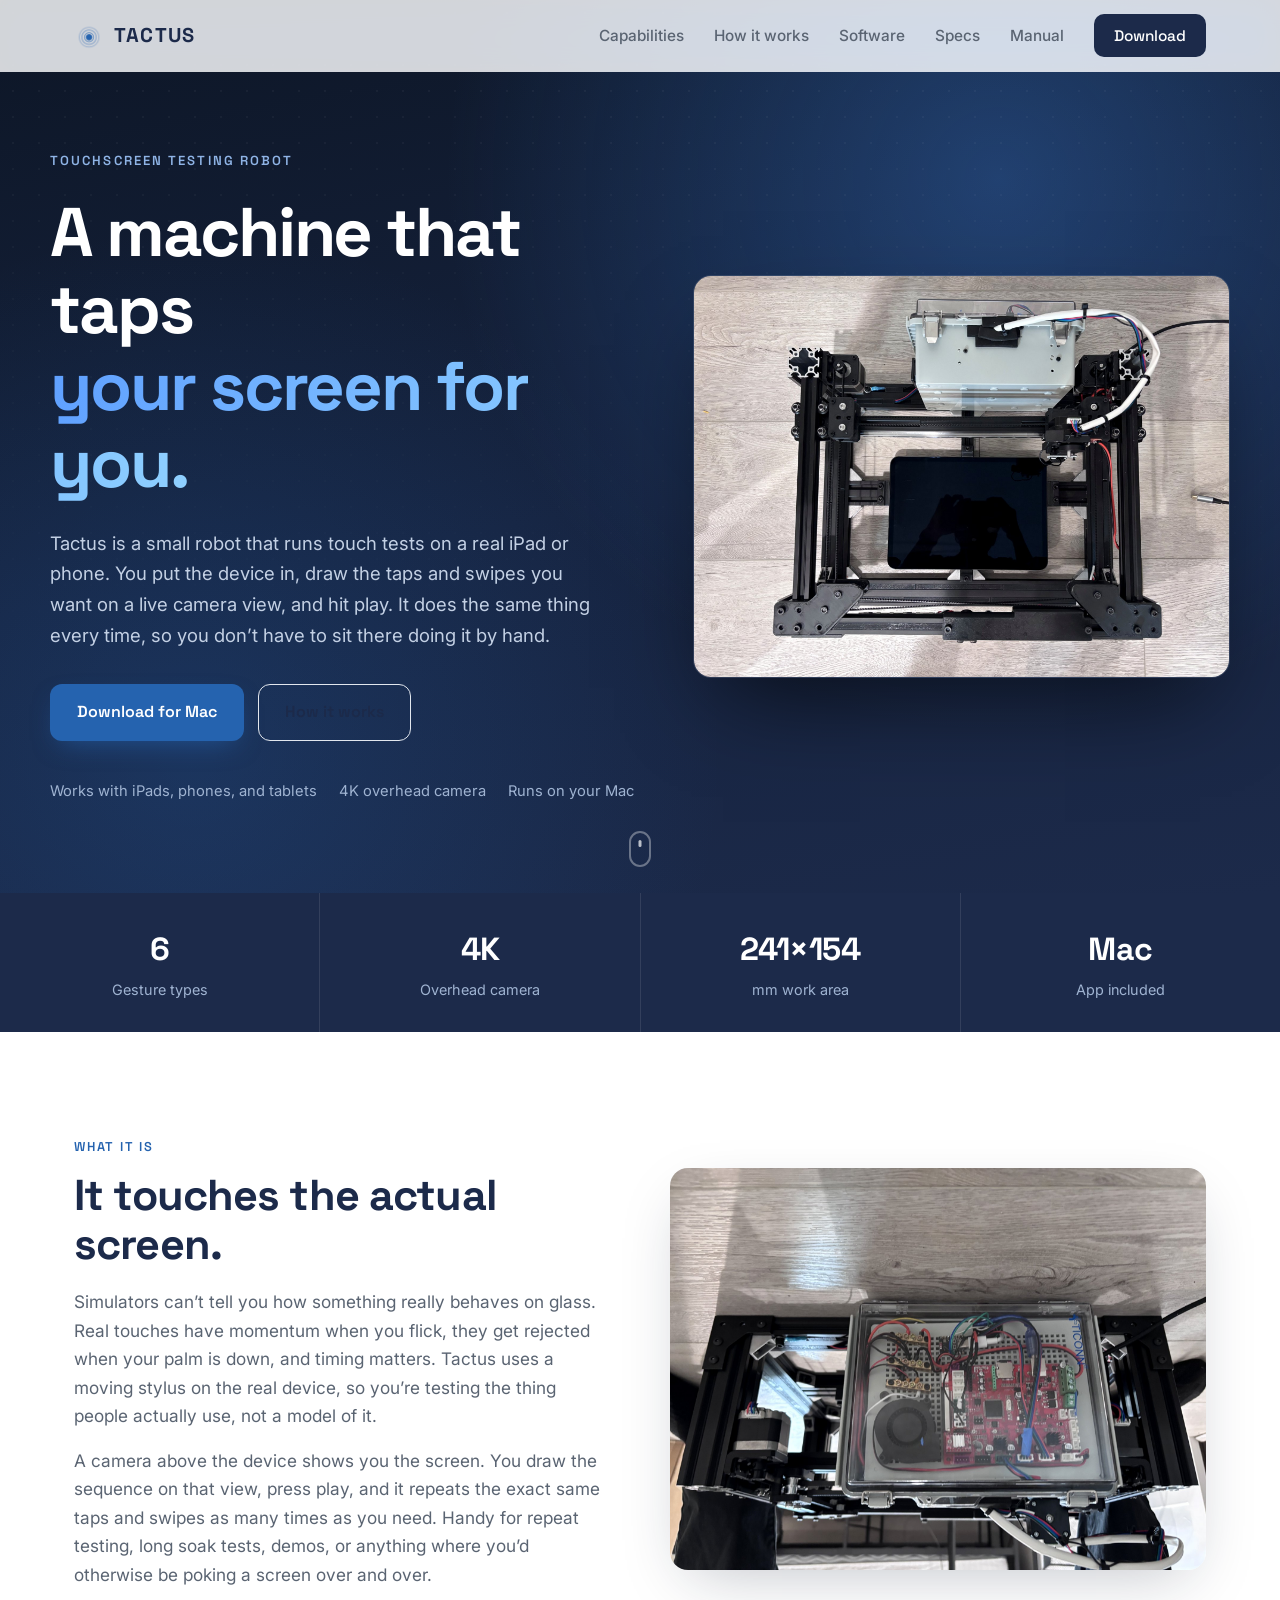
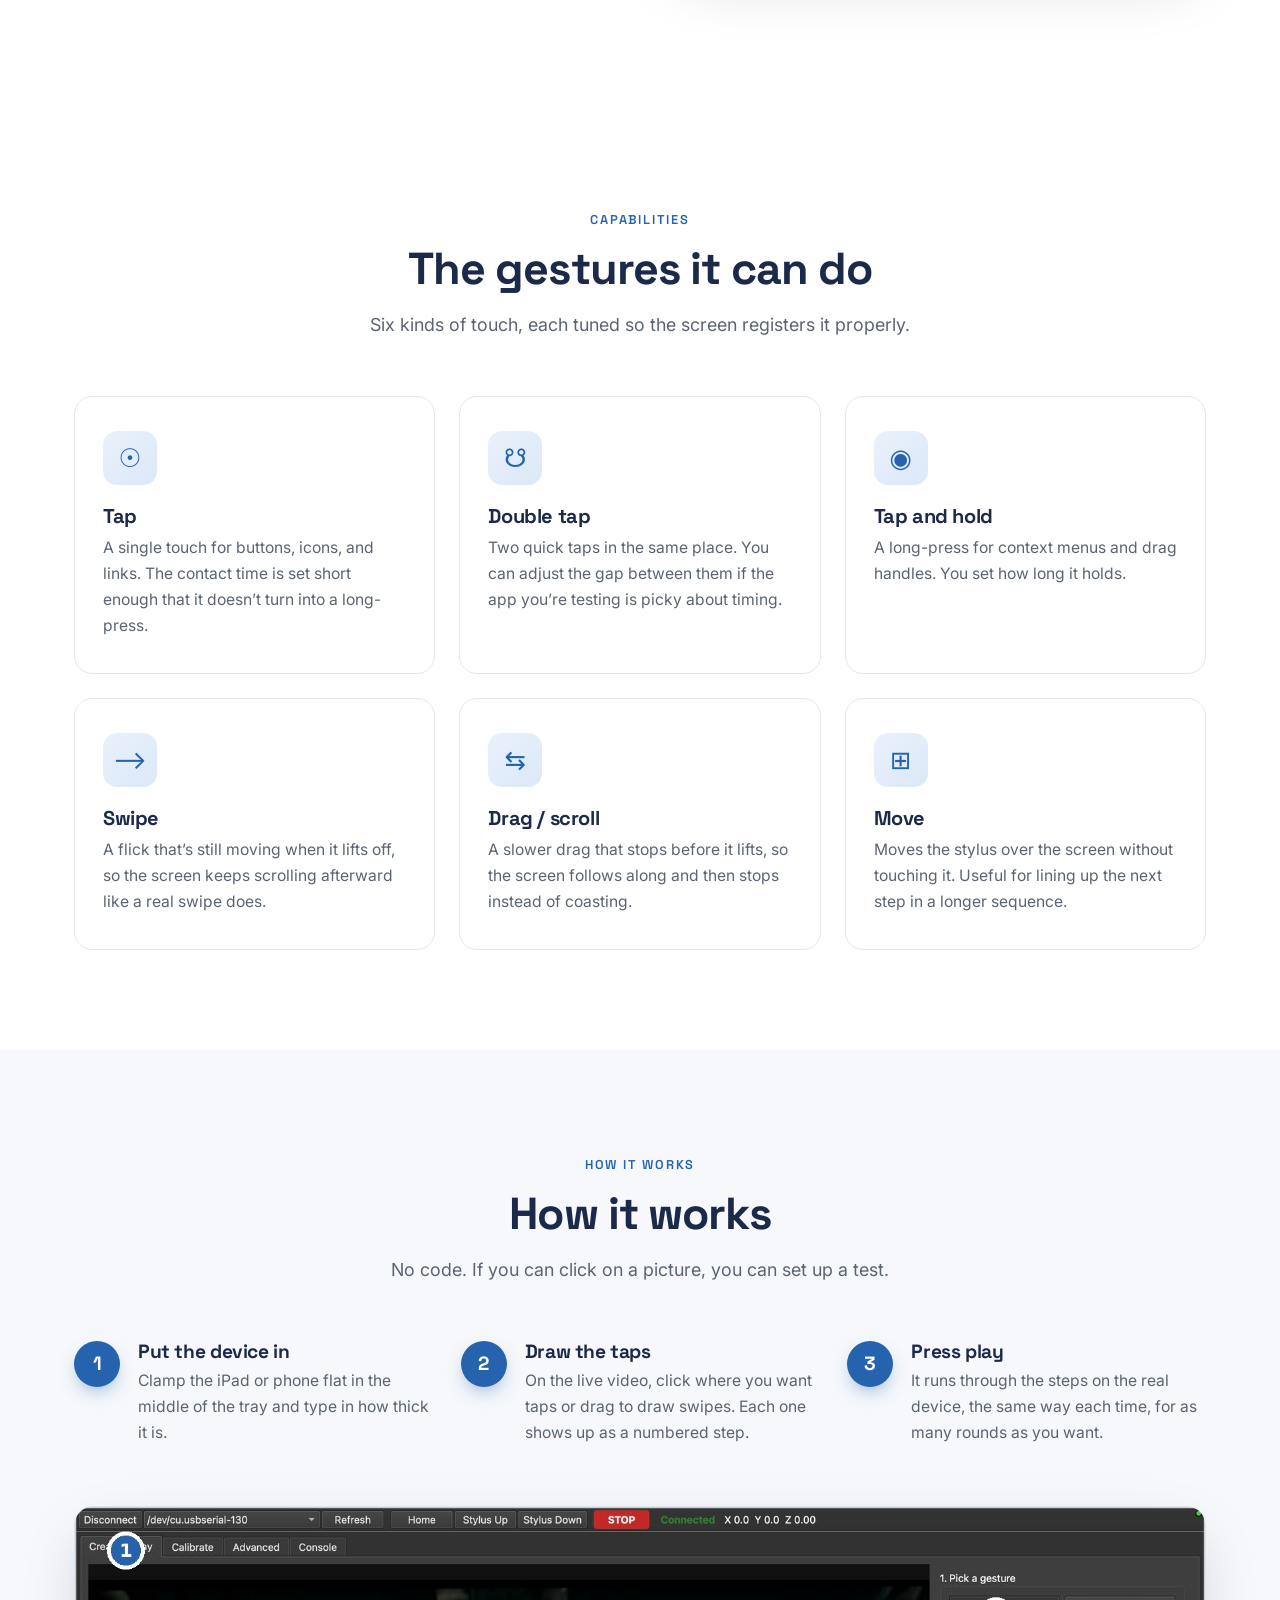
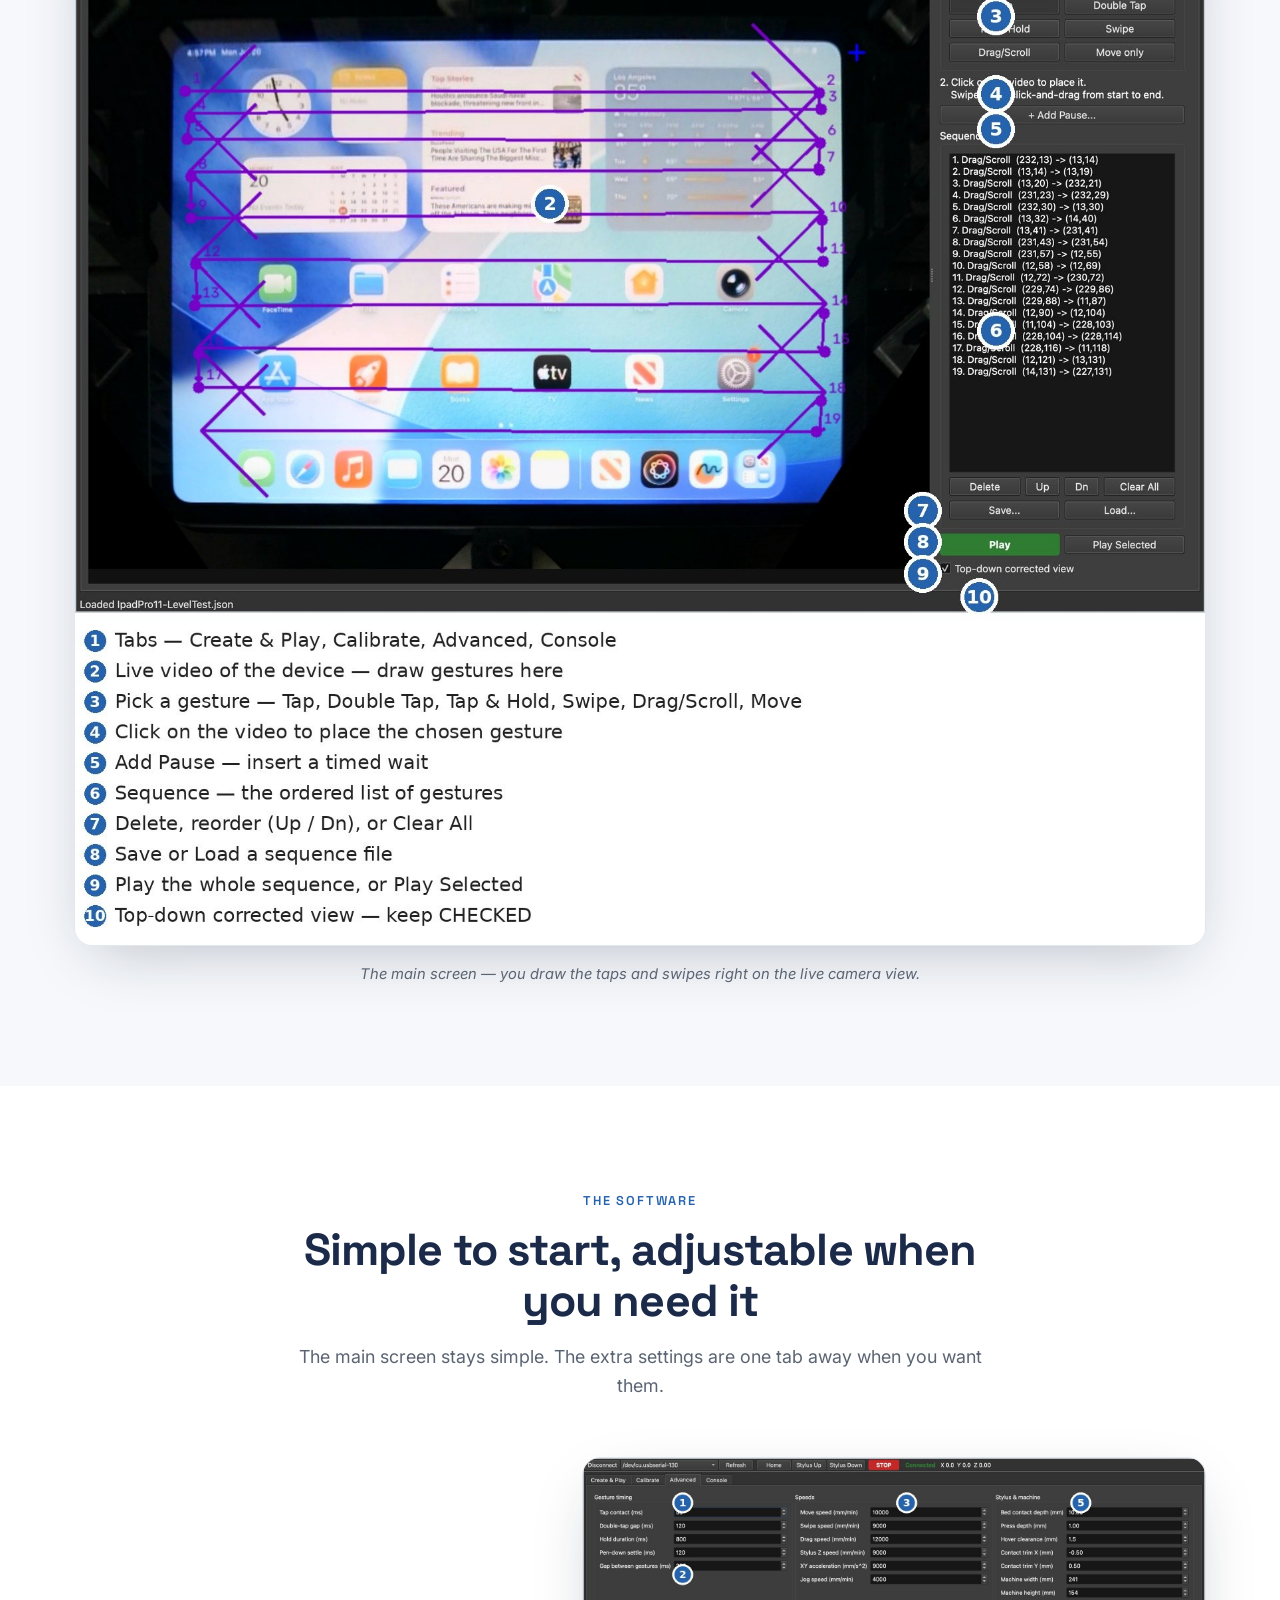
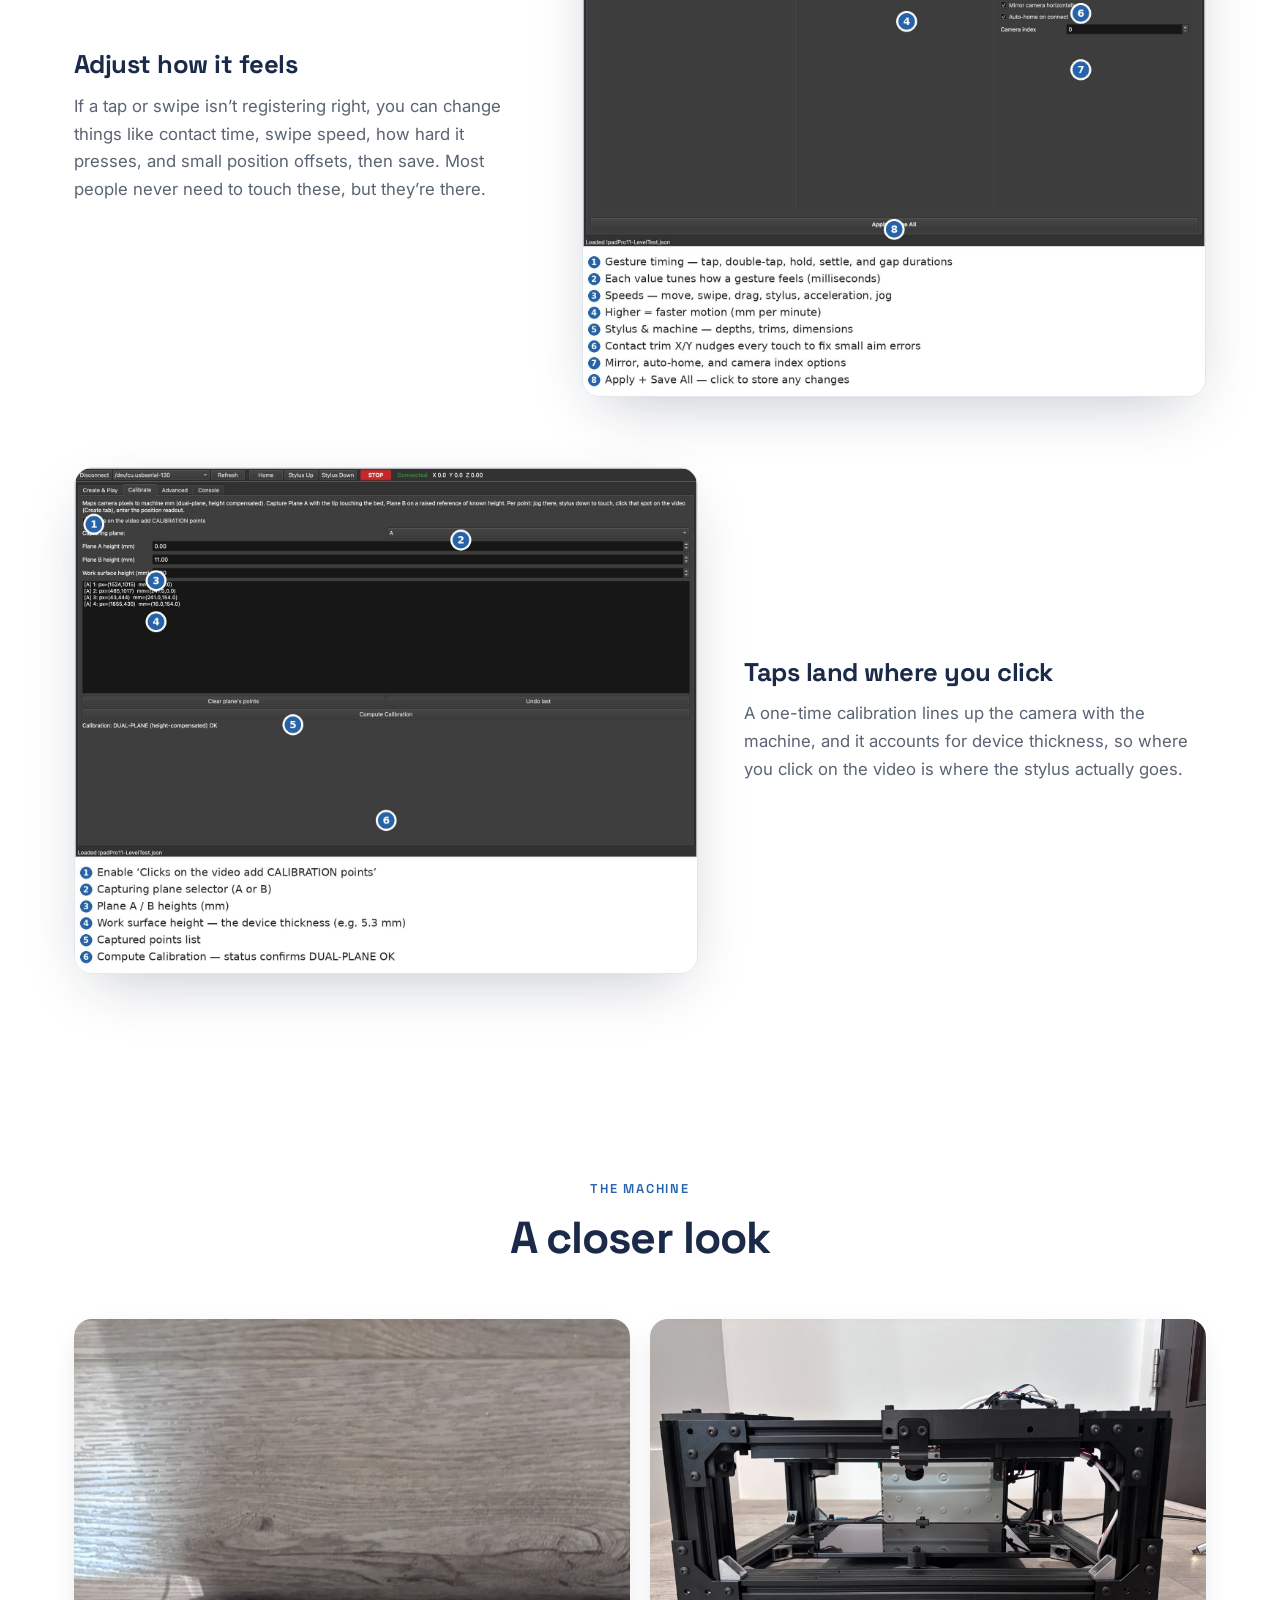
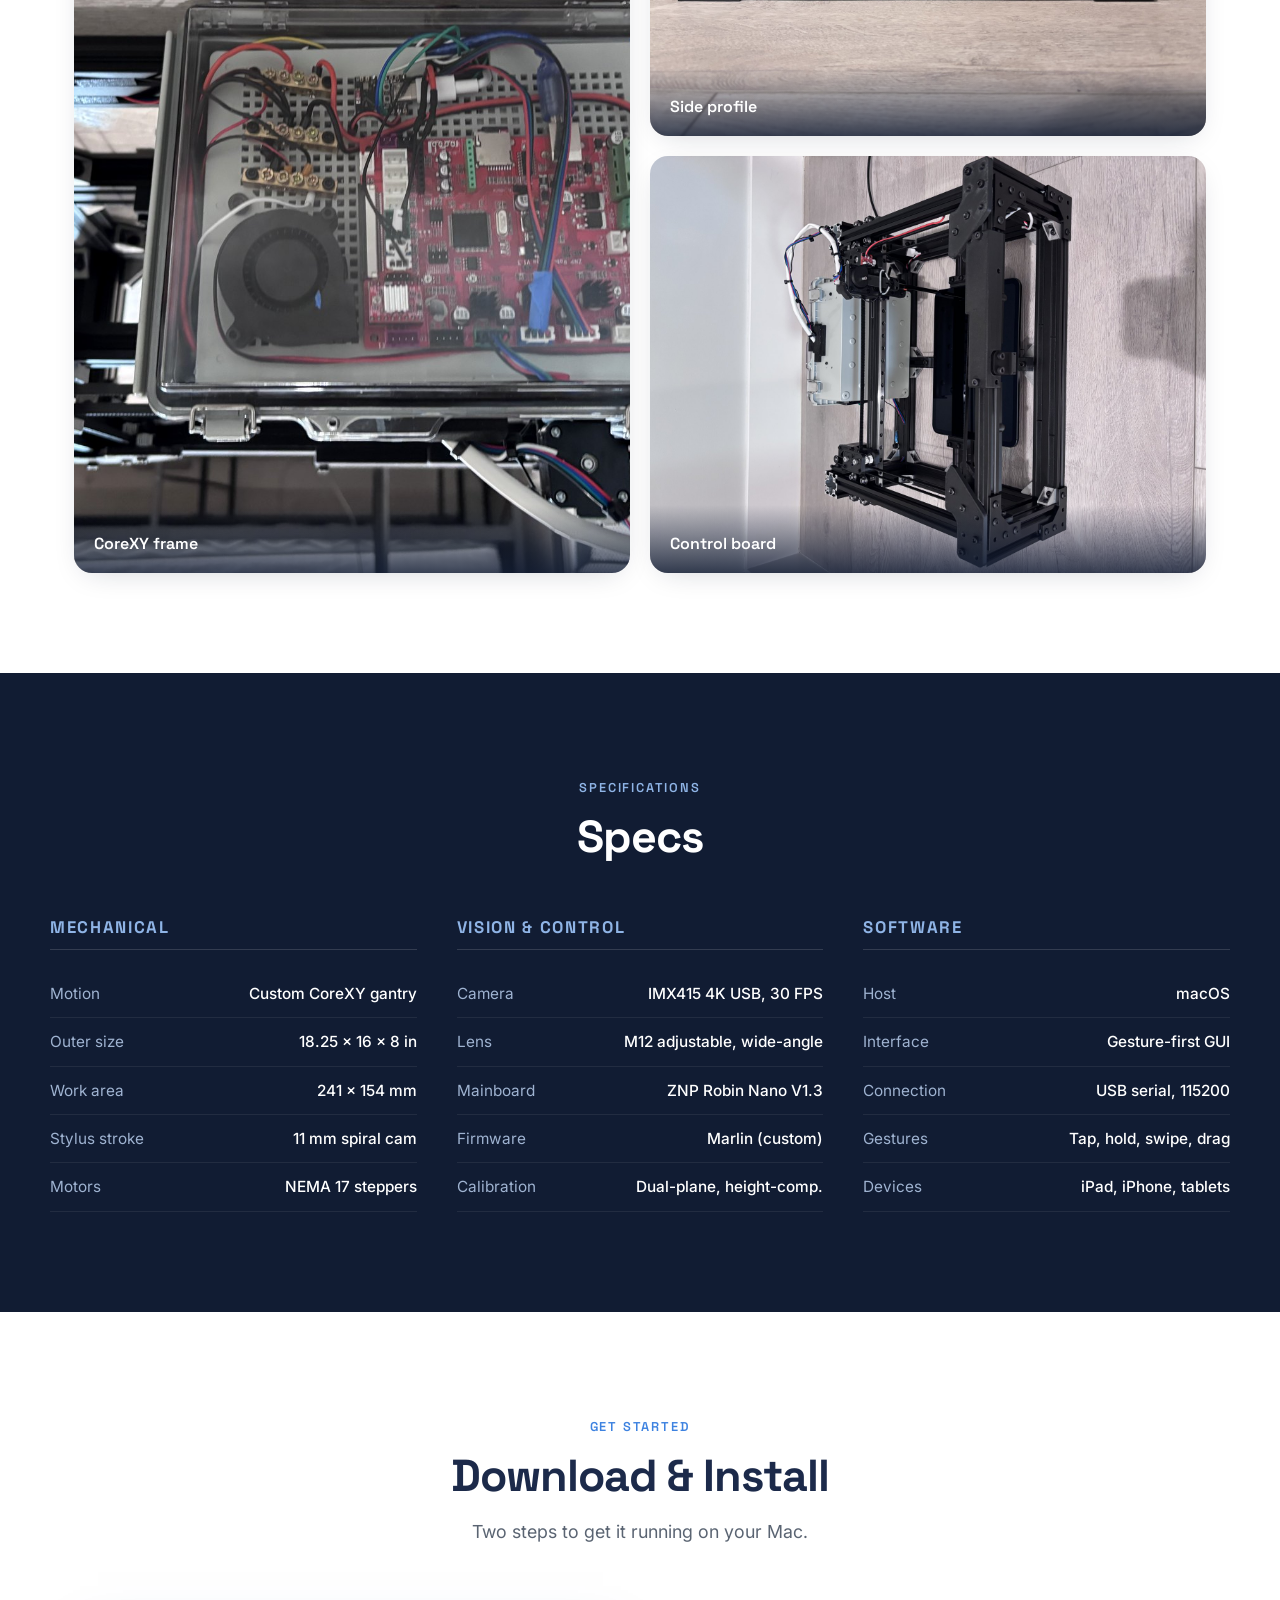
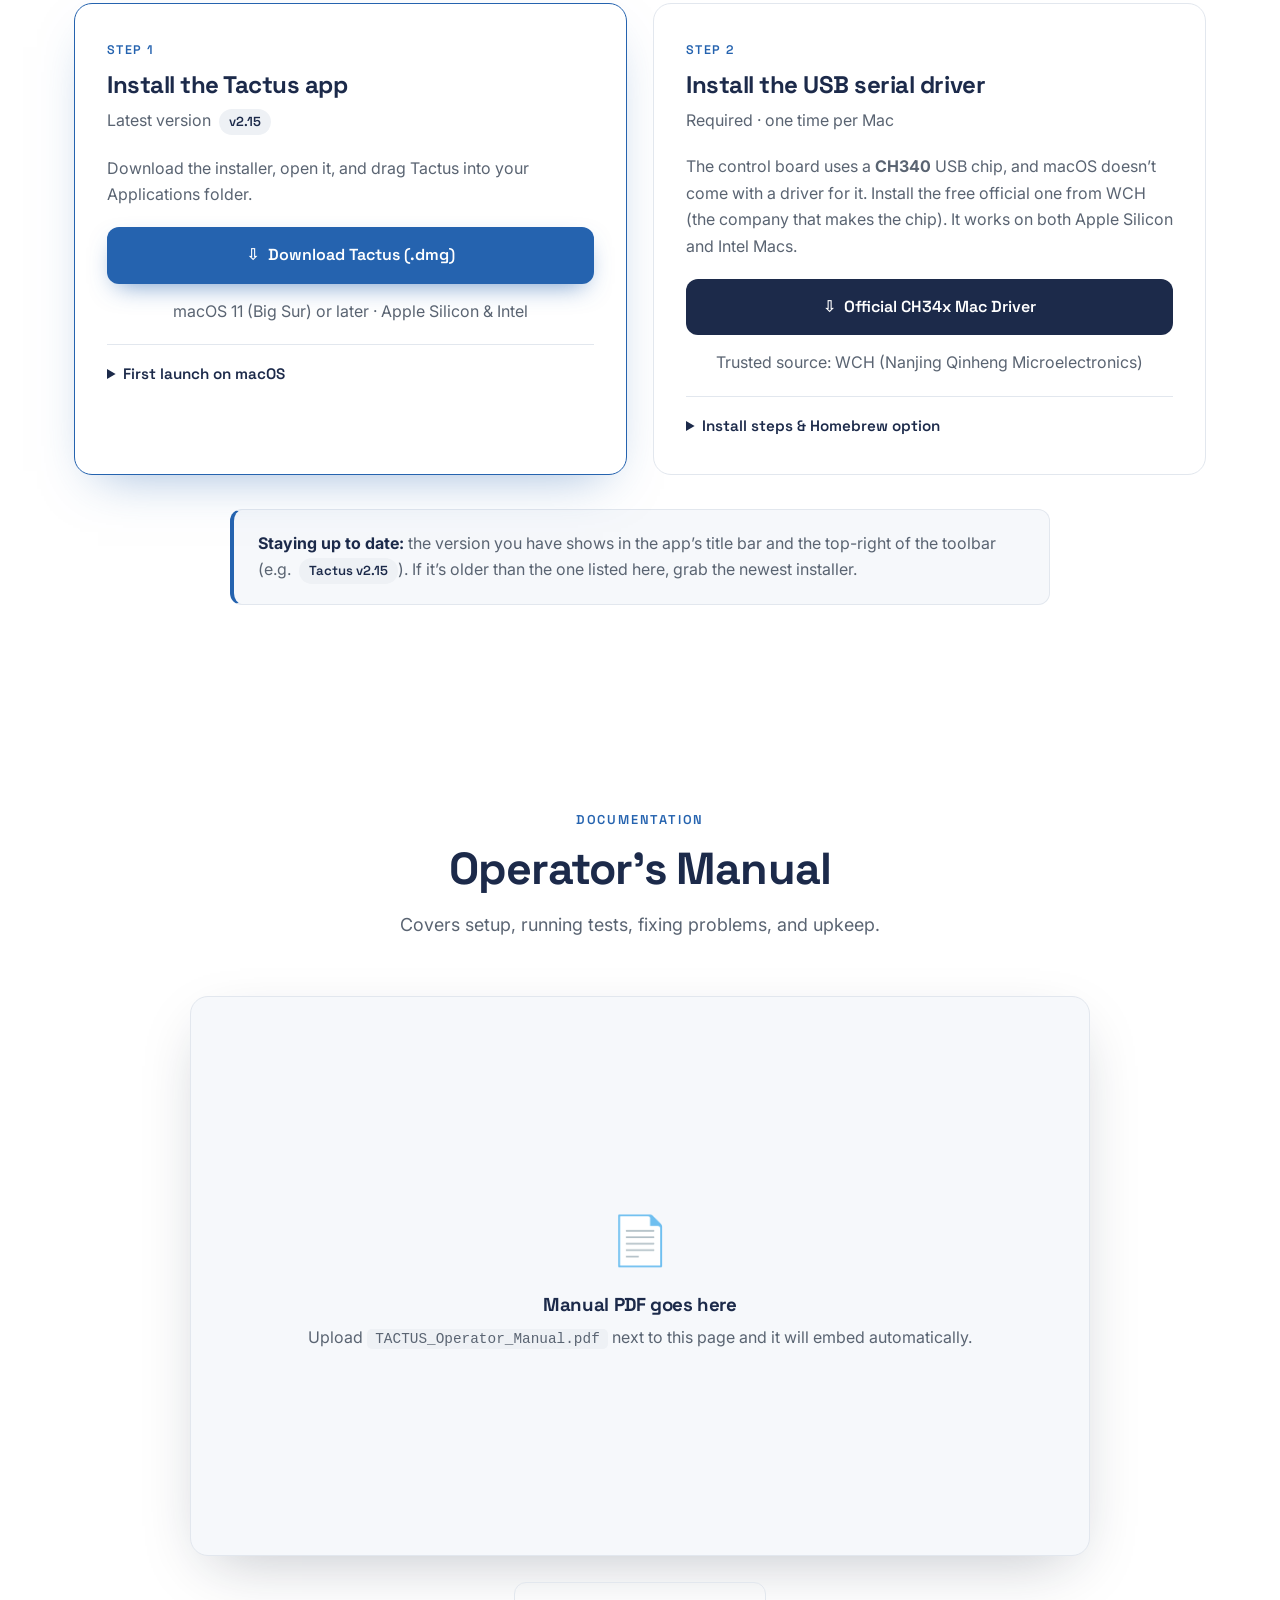
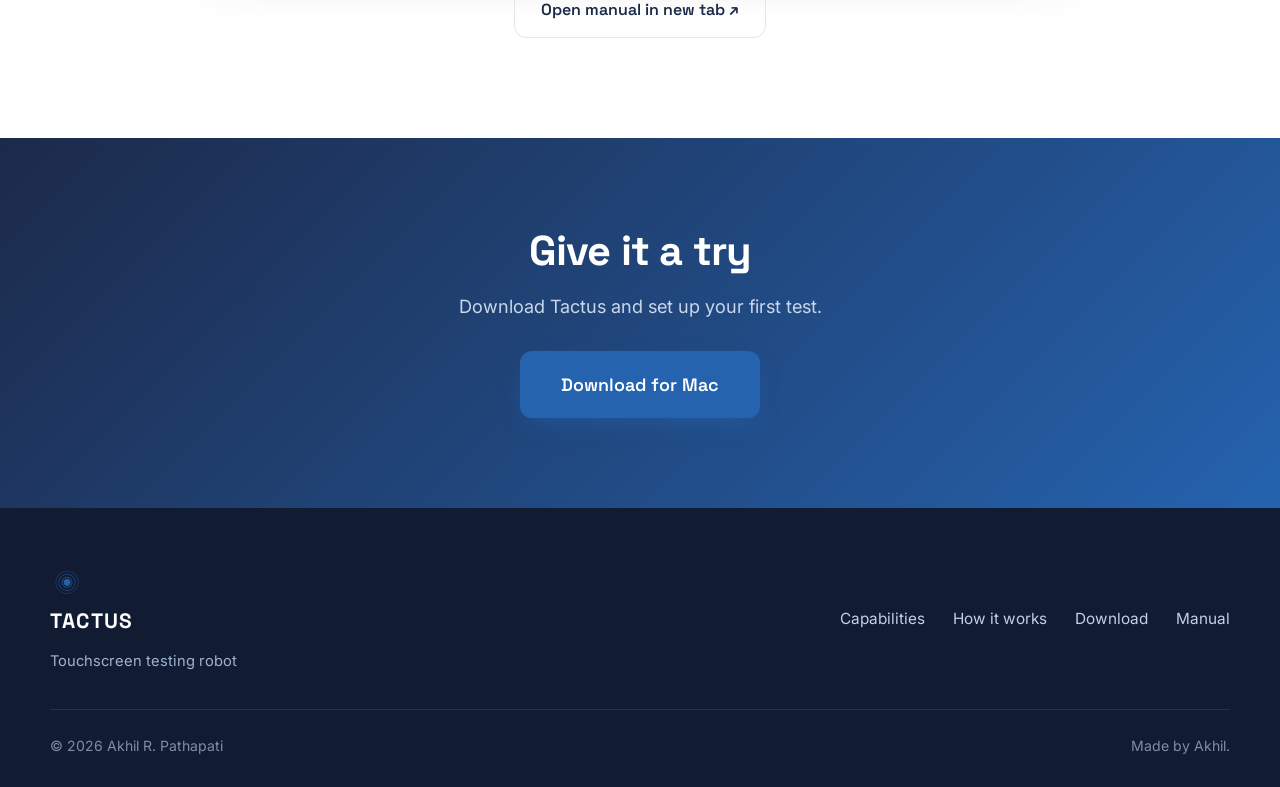
==== commit 54743d1c: "Add files via upload" ====
--- a/index.html
+++ b/index.html
@@ -4,7 +4,7 @@
 <meta charset="UTF-8">
 <meta name="viewport" content="width=device-width, initial-scale=1.0">
 <title>Tactus &mdash; Automated Touchscreen Test Platform</title>
-<meta name="description" content="Tactus is a precision robotic platform that taps, swipes, and drags real touchscreen devices exactly like a human finger. Automate UI testing on iPads, iPhones, and tablets.">
+<meta name="description" content="Tactus is a small robot that runs touch tests on a real iPad, iPhone, or tablet. Draw the taps and swipes on a live camera view and it repeats them for you.">
 <link rel="icon" type="image/png" sizes="32x32" href="assets/favicon_32.png">
 <link rel="apple-touch-icon" href="assets/favicon_180.png">
 <link rel="preconnect" href="https://fonts.googleapis.com">
@@ -39,17 +39,17 @@
   <div class="hero-grid"></div>
   <div class="hero-inner">
     <div class="hero-copy">
-      <div class="eyebrow">Automated Touchscreen Test Platform</div>
-      <h1>The robot that touches<br><span class="grad">like a human.</span></h1>
-      <p class="hero-sub">Tactus is a precision CoreXY machine that taps, swipes, drags, and holds on real touchscreen devices &mdash; driven from a Mac app where you simply draw the gestures on a live video. Real hardware. Real touches. Repeatable every time.</p>
+      <div class="eyebrow">Touchscreen testing robot</div>
+      <h1>A machine that taps<br><span class="grad">your screen for you.</span></h1>
+      <p class="hero-sub">Tactus is a small robot that runs touch tests on a real iPad or phone. You put the device in, draw the taps and swipes you want on a live camera view, and hit play. It does the same thing every time, so you don’t have to sit there doing it by hand.</p>
       <div class="hero-actions">
         <a href="#download" class="btn btn-primary">Download for Mac</a>
-        <a href="#how" class="btn btn-ghost">See how it works</a>
+        <a href="#how" class="btn btn-ghost">How it works</a>
       </div>
       <div class="hero-badges">
-        <span>&#10003; iPad, iPhone &amp; tablets</span>
-        <span>&#10003; 4K overhead vision</span>
-        <span>&#10003; Sub-millimeter accuracy</span>
+        <span>Works with iPads, phones, and tablets</span>
+        <span>4K overhead camera</span>
+        <span>Runs on your Mac</span>
       </div>
     </div>
     <div class="hero-media">
@@ -62,19 +62,19 @@
 
 <!-- ============ TRUST STRIP ============ -->
 <section class="strip">
-  <div class="strip-item"><b>6</b><span>Human-like gestures</span></div>
-  <div class="strip-item"><b>4K</b><span>Overhead camera vision</span></div>
+  <div class="strip-item"><b>6</b><span>Gesture types</span></div>
+  <div class="strip-item"><b>4K</b><span>Overhead camera</span></div>
   <div class="strip-item"><b>241&times;154</b><span>mm work area</span></div>
-  <div class="strip-item"><b>&lt;1mm</b><span>Placement accuracy</span></div>
+  <div class="strip-item"><b>Mac</b><span>App included</span></div>
 </section>
 
 <!-- ============ INTRO ============ -->
 <section class="section intro">
   <div class="intro-copy">
-    <div class="section-tag">What is Tactus?</div>
-    <h2>Physical UI testing,<br>without the human.</h2>
-    <p>Software emulators can't catch what happens on real glass &mdash; capacitive quirks, momentum scrolling, touch rejection, timing. Tactus tests the <em>actual device</em>. A moving stylus reproduces genuine finger input while a 4K camera watches the screen, so you see exactly what the machine sees and place gestures with confidence.</p>
-    <p>You draw a sequence on the live feed, press Play, and Tactus performs it on the hardware &mdash; the same way, every time. Perfect for regression testing, endurance runs, demos, and any workflow that needs a real finger on a real screen.</p>
+    <div class="section-tag">What it is</div>
+    <h2>It touches the actual screen.</h2>
+    <p>Simulators can’t tell you how something really behaves on glass. Real touches have momentum when you flick, they get rejected when your palm is down, and timing matters. Tactus uses a moving stylus on the real device, so you’re testing the thing people actually use, not a model of it.</p>
+    <p>A camera above the device shows you the screen. You draw the sequence on that view, press play, and it repeats the exact same taps and swipes as many times as you need. Handy for repeat testing, long soak tests, demos, or anything where you’d otherwise be poking a screen over and over.</p>
   </div>
   <div class="intro-media">
     <img src="assets/machine_iso.jpg" alt="Tactus machine, angled view">
@@ -85,16 +85,16 @@
 <section class="section cap" id="capabilities">
   <div class="section-head center">
     <div class="section-tag">Capabilities</div>
-    <h2>Everything a fingertip can do</h2>
-    <p class="section-lead">Six true-to-life gestures, tuned to register perfectly on capacitive screens.</p>
+    <h2>The gestures it can do</h2>
+    <p class="section-lead">Six kinds of touch, each tuned so the screen registers it properly.</p>
   </div>
   <div class="cap-grid">
-    <div class="cap-card"><div class="cap-ico">&#9737;</div><h3>Tap</h3><p>A crisp single touch for buttons, icons, and links &mdash; tuned contact time so it never reads as a long-press.</p></div>
-    <div class="cap-card"><div class="cap-ico">&#9739;</div><h3>Double&nbsp;Tap</h3><p>Two rapid taps in the same spot, with an adjustable gap that matches native double-tap timing.</p></div>
-    <div class="cap-card"><div class="cap-ico">&#9673;</div><h3>Tap &amp; Hold</h3><p>A precise long-press for context menus and drag-handles, held for exactly as long as you set.</p></div>
-    <div class="cap-card"><div class="cap-ico">&#10230;</div><h3>Swipe</h3><p>A true flick that leaves the surface still moving &mdash; producing real momentum and inertial scrolling.</p></div>
-    <div class="cap-card"><div class="cap-ico">&#8646;</div><h3>Drag / Scroll</h3><p>A controlled, deliberate drag that stops before lifting &mdash; content follows the finger and halts, no momentum.</p></div>
-    <div class="cap-card"><div class="cap-ico">&#8862;</div><h3>Move</h3><p>Reposition above the glass without touching &mdash; for choreographing complex multi-step sequences.</p></div>
+    <div class="cap-card"><div class="cap-ico">&#9737;</div><h3>Tap</h3><p>A single touch for buttons, icons, and links. The contact time is set short enough that it doesn’t turn into a long-press.</p></div>
+    <div class="cap-card"><div class="cap-ico">&#9739;</div><h3>Double tap</h3><p>Two quick taps in the same place. You can adjust the gap between them if the app you’re testing is picky about timing.</p></div>
+    <div class="cap-card"><div class="cap-ico">&#9673;</div><h3>Tap and hold</h3><p>A long-press for context menus and drag handles. You set how long it holds.</p></div>
+    <div class="cap-card"><div class="cap-ico">&#10230;</div><h3>Swipe</h3><p>A flick that’s still moving when it lifts off, so the screen keeps scrolling afterward like a real swipe does.</p></div>
+    <div class="cap-card"><div class="cap-ico">&#8646;</div><h3>Drag / scroll</h3><p>A slower drag that stops before it lifts, so the screen follows along and then stops instead of coasting.</p></div>
+    <div class="cap-card"><div class="cap-ico">&#8862;</div><h3>Move</h3><p>Moves the stylus over the screen without touching it. Useful for lining up the next step in a longer sequence.</p></div>
   </div>
 </section>
 
@@ -102,26 +102,26 @@
 <section class="section how" id="how">
   <div class="section-head center">
     <div class="section-tag">How it works</div>
-    <h2>Draw it. Play it. Done.</h2>
-    <p class="section-lead">No scripting required. If you can draw on a photo, you can automate a device.</p>
+    <h2>How it works</h2>
+    <p class="section-lead">No code. If you can click on a picture, you can set up a test.</p>
   </div>
   <div class="how-steps">
     <div class="how-step">
       <div class="how-num">1</div>
-      <div class="how-body"><h3>Mount the device</h3><p>Clamp your iPad, iPhone, or tablet flat in the centered tray and set its thickness in one field.</p></div>
+      <div class="how-body"><h3>Put the device in</h3><p>Clamp the iPad or phone flat in the middle of the tray and type in how thick it is.</p></div>
     </div>
     <div class="how-step">
       <div class="how-num">2</div>
-      <div class="how-body"><h3>Draw your gestures</h3><p>On the live 4K video, click to place taps or drag to draw swipes. Each becomes a numbered step.</p></div>
+      <div class="how-body"><h3>Draw the taps</h3><p>On the live video, click where you want taps or drag to draw swipes. Each one shows up as a numbered step.</p></div>
     </div>
     <div class="how-step">
       <div class="how-num">3</div>
-      <div class="how-body"><h3>Press Play</h3><p>Tactus performs the sequence on the real hardware &mdash; precisely and repeatably, as many times as you like.</p></div>
+      <div class="how-body"><h3>Press play</h3><p>It runs through the steps on the real device, the same way each time, for as many rounds as you want.</p></div>
     </div>
   </div>
   <div class="how-media">
     <img src="assets/annot_create.jpg" alt="Tactus Create &amp; Play interface with a gesture sequence">
-    <p class="fignote">The Create &amp; Play workspace &mdash; draw gestures directly on the live device video.</p>
+    <p class="fignote">The main screen — you draw the taps and swipes right on the live camera view.</p>
   </div>
 </section>
 
@@ -129,21 +129,21 @@
 <section class="section software" id="software">
   <div class="section-head center">
     <div class="section-tag">The Software</div>
-    <h2>Powerful when you need it,<br>simple when you don't</h2>
-    <p class="section-lead">A clean gesture-first workspace up front, with deep controls a click away.</p>
+    <h2>Simple to start, adjustable when you need it</h2>
+    <p class="section-lead">The main screen stays simple. The extra settings are one tab away when you want them.</p>
   </div>
   <div class="sw-showcase">
     <div class="sw-feature">
       <div class="sw-text">
-        <h3>Fine-tune every feel</h3>
-        <p>Dial in tap contact time, swipe and drag speeds, press depth, hover height, and precise contact trims &mdash; then Apply &amp; Save. Tune the machine to any device or app behavior.</p>
+        <h3>Adjust how it feels</h3>
+        <p>If a tap or swipe isn&rsquo;t registering right, you can change things like contact time, swipe speed, how hard it presses, and small position offsets, then save. Most people never need to touch these, but they&rsquo;re there.</p>
       </div>
       <img src="assets/annot_advanced.jpg" alt="Advanced settings tab">
     </div>
     <div class="sw-feature reverse">
       <div class="sw-text">
-        <h3>Vision that stays true</h3>
-        <p>A dual-plane, height-compensated calibration maps the 4K camera to the machine so taps land exactly where you place them &mdash; at any device thickness.</p>
+        <h3>Taps land where you click</h3>
+        <p>A one-time calibration lines up the camera with the machine, and it accounts for device thickness, so where you click on the video is where the stylus actually goes.</p>
       </div>
       <img src="assets/annot_calibrate.jpg" alt="Calibration tab">
     </div>
@@ -153,13 +153,13 @@
 <!-- ============ GALLERY ============ -->
 <section class="section gallery">
   <div class="section-head center">
-    <div class="section-tag">The Machine</div>
-    <h2>Engineered to be precise</h2>
+    <div class="section-tag">The machine</div>
+    <h2>A closer look</h2>
   </div>
   <div class="gal-grid">
-    <figure class="gal-item wide"><img src="assets/machine_iso.jpg" alt="Tactus isometric view"><figcaption>Custom CoreXY gantry</figcaption></figure>
-    <figure class="gal-item"><img src="assets/machine_side.jpg" alt="Tactus side profile"><figcaption>Low-profile frame</figcaption></figure>
-    <figure class="gal-item"><img src="assets/machine_board.jpg" alt="Tactus electronics"><figcaption>ZNP Robin Nano control</figcaption></figure>
+    <figure class="gal-item wide"><img src="assets/machine_iso.jpg" alt="Tactus isometric view"><figcaption>CoreXY frame</figcaption></figure>
+    <figure class="gal-item"><img src="assets/machine_side.jpg" alt="Tactus side profile"><figcaption>Side profile</figcaption></figure>
+    <figure class="gal-item"><img src="assets/machine_board.jpg" alt="Tactus electronics"><figcaption>Control board</figcaption></figure>
   </div>
 </section>
 
@@ -167,7 +167,7 @@
 <section class="section specs" id="specs">
   <div class="section-head center">
     <div class="section-tag">Specifications</div>
-    <h2>Under the hood</h2>
+    <h2>Specs</h2>
   </div>
   <div class="spec-cols">
     <div class="spec-block">
@@ -208,7 +208,7 @@
   <div class="section-head center">
     <div class="section-tag light">Get Started</div>
     <h2>Download &amp; Install</h2>
-    <p class="section-lead">Two quick steps to get Tactus running on your Mac.</p>
+    <p class="section-lead">Two steps to get it running on your Mac.</p>
   </div>
 
   <div class="dl-cards">
@@ -217,7 +217,7 @@
       <div class="dl-step">Step 1</div>
       <h3>Install the Tactus app</h3>
       <p class="dl-ver">Latest version <span class="ver-pill" id="appVersion">v2.15</span></p>
-      <p>Download the installer, open it, and drag Tactus into your Applications folder. That's it.</p>
+      <p>Download the installer, open it, and drag Tactus into your Applications folder.</p>
       <!-- TODO: replace href with your hosted .dmg URL -->
       <a href="#" class="btn btn-primary btn-block" id="dmgLink" data-todo="Replace href with your Tactus .dmg download URL">
         &#8681;&nbsp; Download Tactus (.dmg)
@@ -234,7 +234,7 @@
       <div class="dl-step">Step 2</div>
       <h3>Install the USB serial driver</h3>
       <p class="dl-ver">Required &middot; one time per Mac</p>
-      <p>The machine's mainboard uses a <b>CH340</b> USB-to-serial chip. macOS doesn't include this driver, so install the free, official one from WCH (the chip maker). Universal binary &mdash; works on Apple Silicon and Intel.</p>
+      <p>The control board uses a <b>CH340</b> USB chip, and macOS doesn’t come with a driver for it. Install the free official one from WCH (the company that makes the chip). It works on both Apple Silicon and Intel Macs.</p>
       <a href="https://www.wch-ic.com/downloads/CH34XSER_MAC_ZIP.html" target="_blank" rel="noopener" class="btn btn-dark btn-block">
         &#8681;&nbsp; Official CH34x Mac Driver
       </a>
@@ -250,7 +250,7 @@
   </div>
 
   <div class="dl-tip">
-    <b>Keeping up to date:</b> always run the latest version. You can see your current version in the app's title bar and top-right toolbar (e.g. <span class="ver-pill">Tactus v2.15</span>). If it's older than the version shown above, download the newest installer.
+    <b>Staying up to date:</b> the version you have shows in the app’s title bar and the top-right of the toolbar (e.g. <span class="ver-pill">Tactus v2.15</span>). If it’s older than the one listed here, grab the newest installer.
   </div>
 </section>
 
@@ -259,7 +259,7 @@
   <div class="section-head center">
     <div class="section-tag">Documentation</div>
     <h2>Operator's Manual</h2>
-    <p class="section-lead">Everything from first setup to path programming, troubleshooting, and maintenance.</p>
+    <p class="section-lead">Covers setup, running tests, fixing problems, and upkeep.</p>
   </div>
 
   <!-- The PDF embed. When you upload TACTUS_Operator_Manual.pdf next to this
@@ -283,8 +283,8 @@
 <!-- ============ CTA ============ -->
 <section class="cta">
   <div class="cta-inner">
-    <h2>Ready to put a real finger on it?</h2>
-    <p>Download Tactus and start automating real-device touch testing today.</p>
+    <h2>Give it a try</h2>
+    <p>Download Tactus and set up your first test.</p>
     <a href="#download" class="btn btn-primary btn-lg">Download for Mac</a>
   </div>
 </section>
@@ -295,7 +295,7 @@
     <div class="foot-brand">
       <img src="assets/logo_mark.png" alt="" class="brand-mark">
       <span class="brand-name">TACTUS</span>
-      <p>Automated Touchscreen Test Platform</p>
+      <p>Touchscreen testing robot</p>
     </div>
     <div class="foot-links">
       <a href="#capabilities">Capabilities</a>
@@ -306,7 +306,7 @@
   </div>
   <div class="foot-bottom">
     <span>&copy; <span id="year"></span> Akhil R. Pathapati</span>
-    <span>Built for precision.</span>
+    <span>Made by Akhil.</span>
   </div>
 </footer>
 
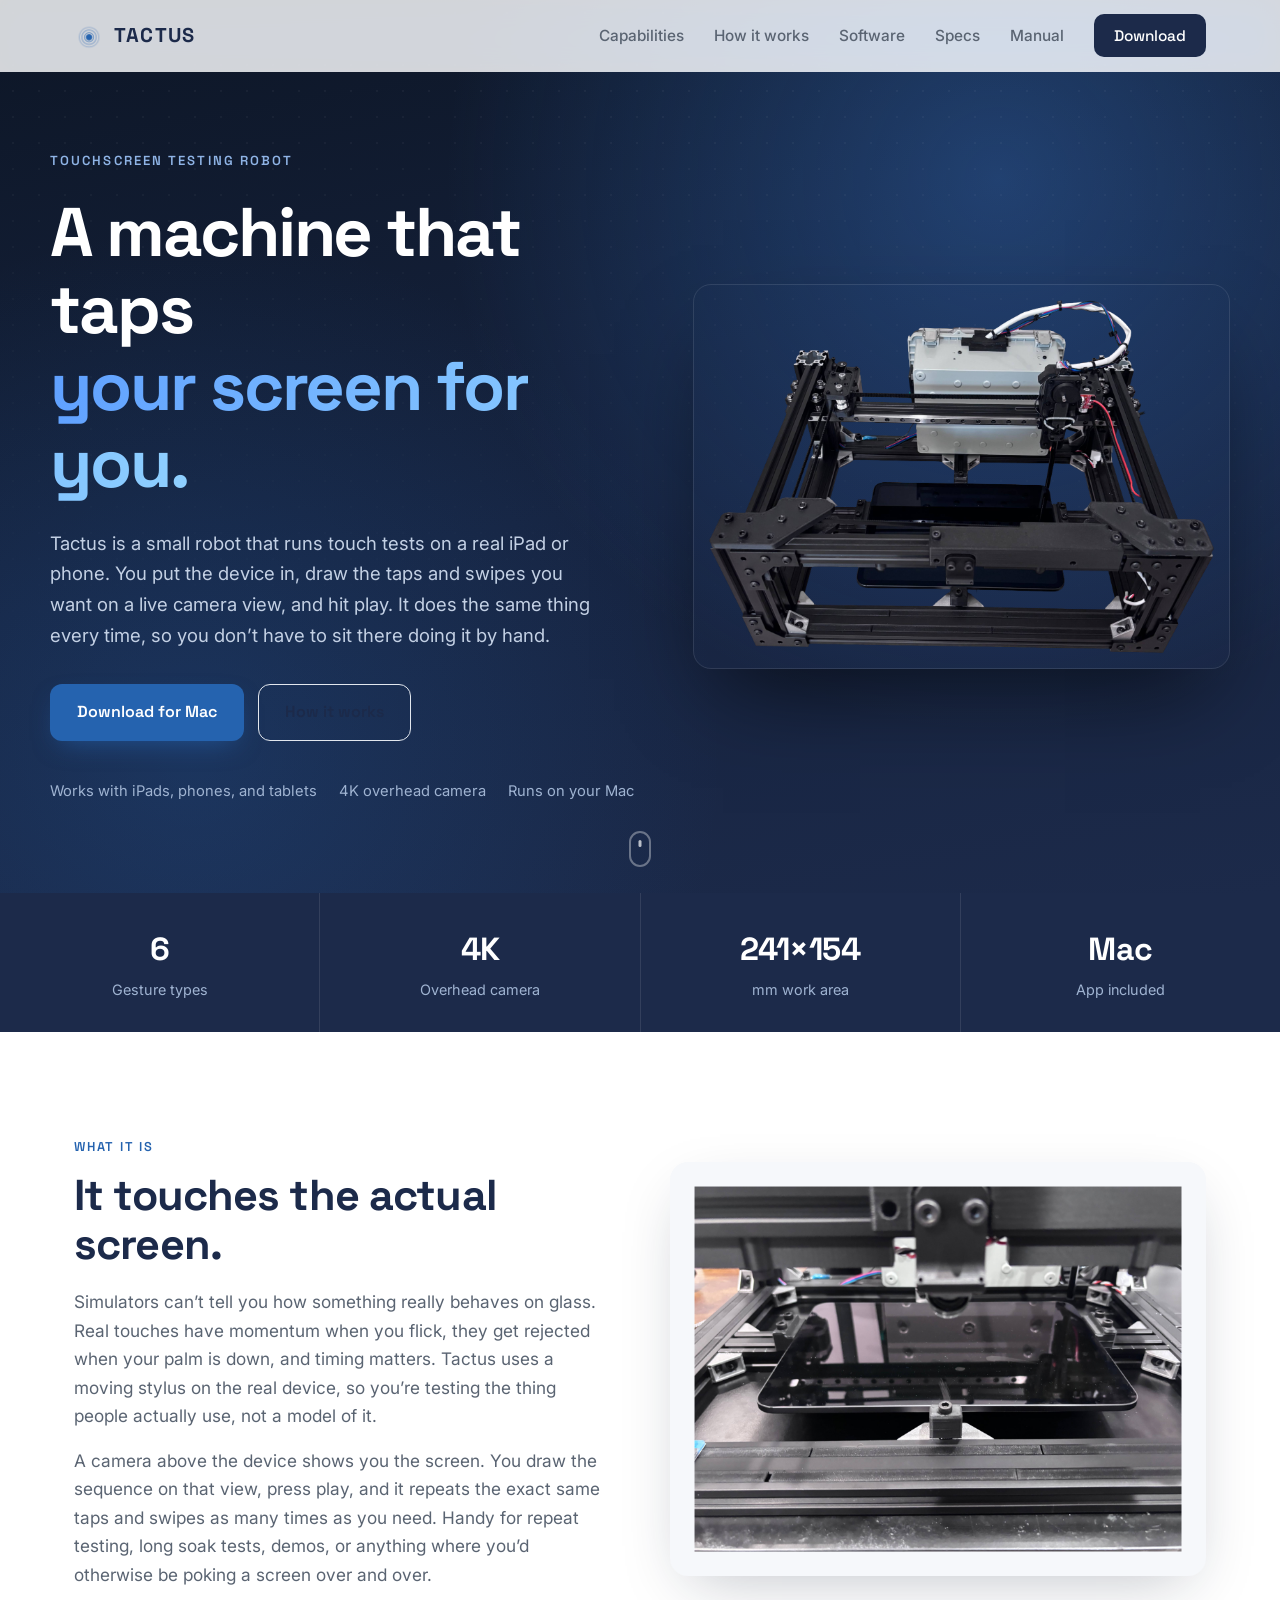
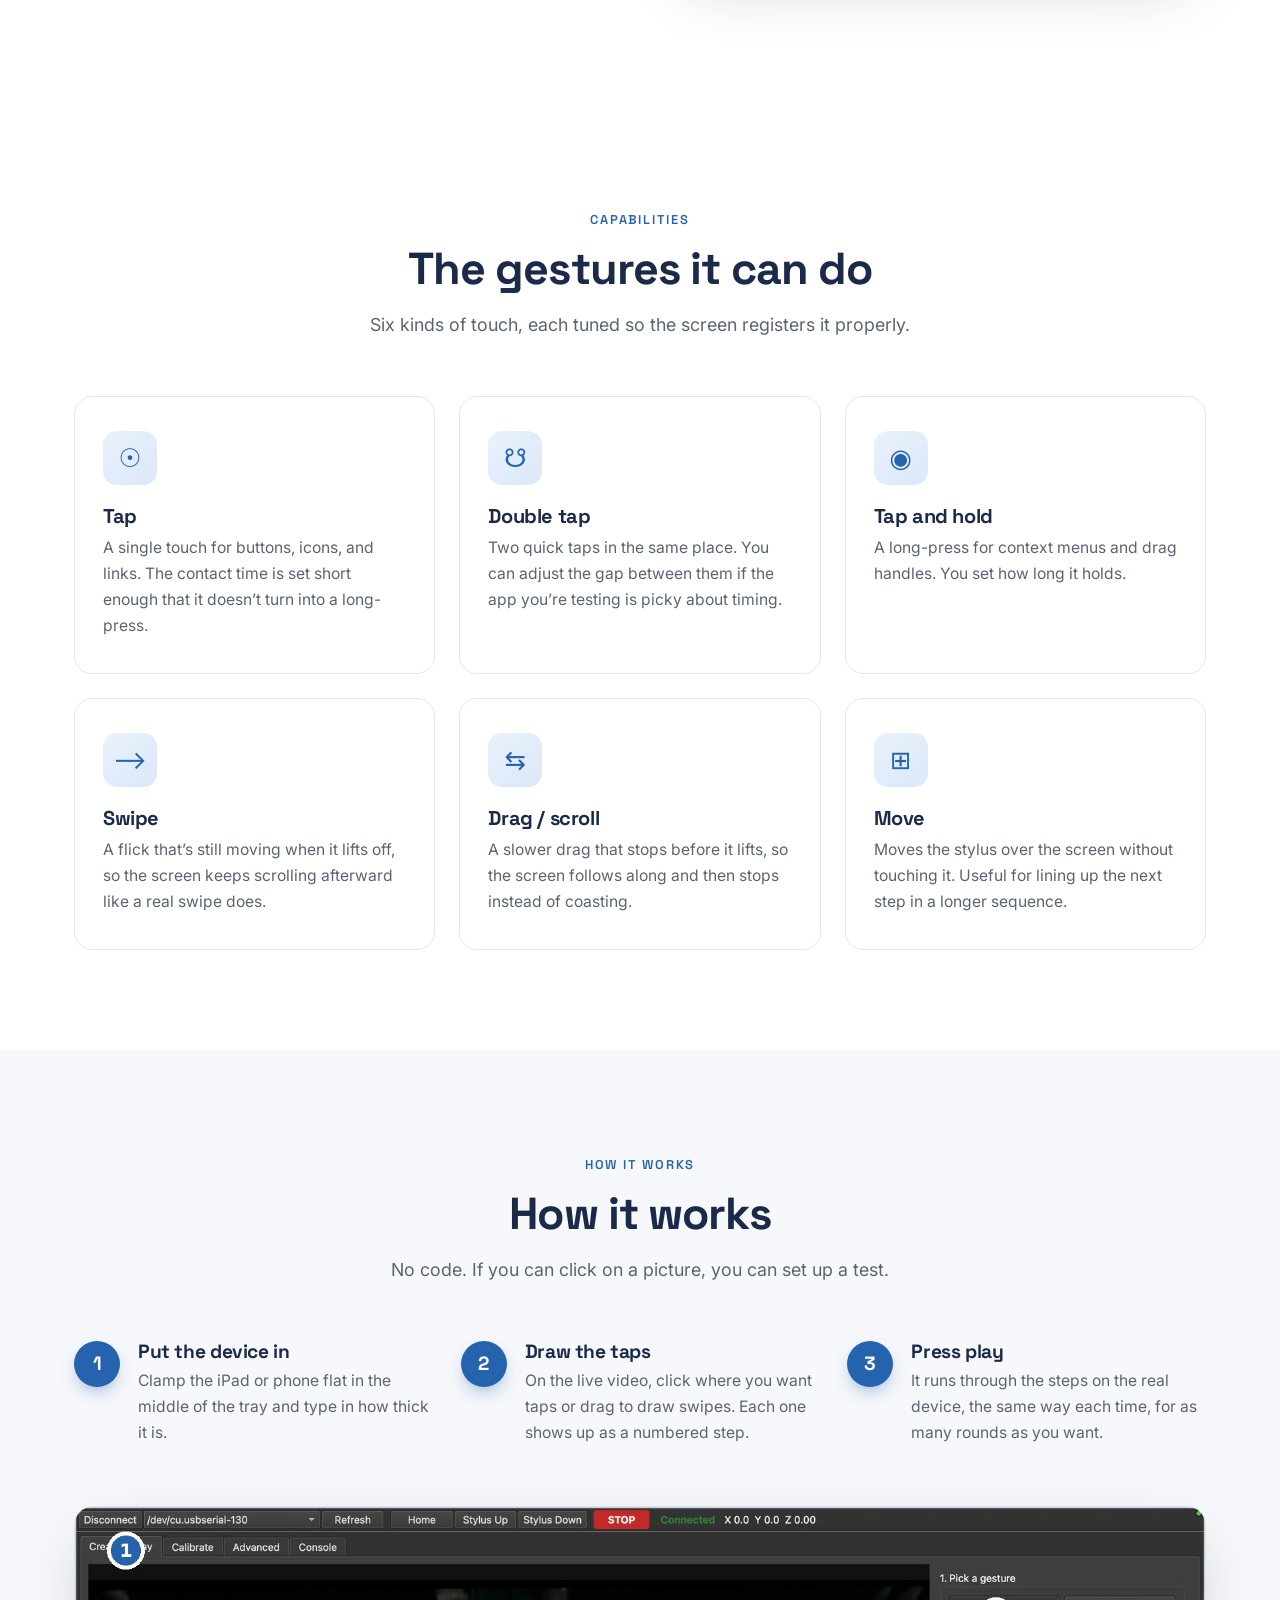
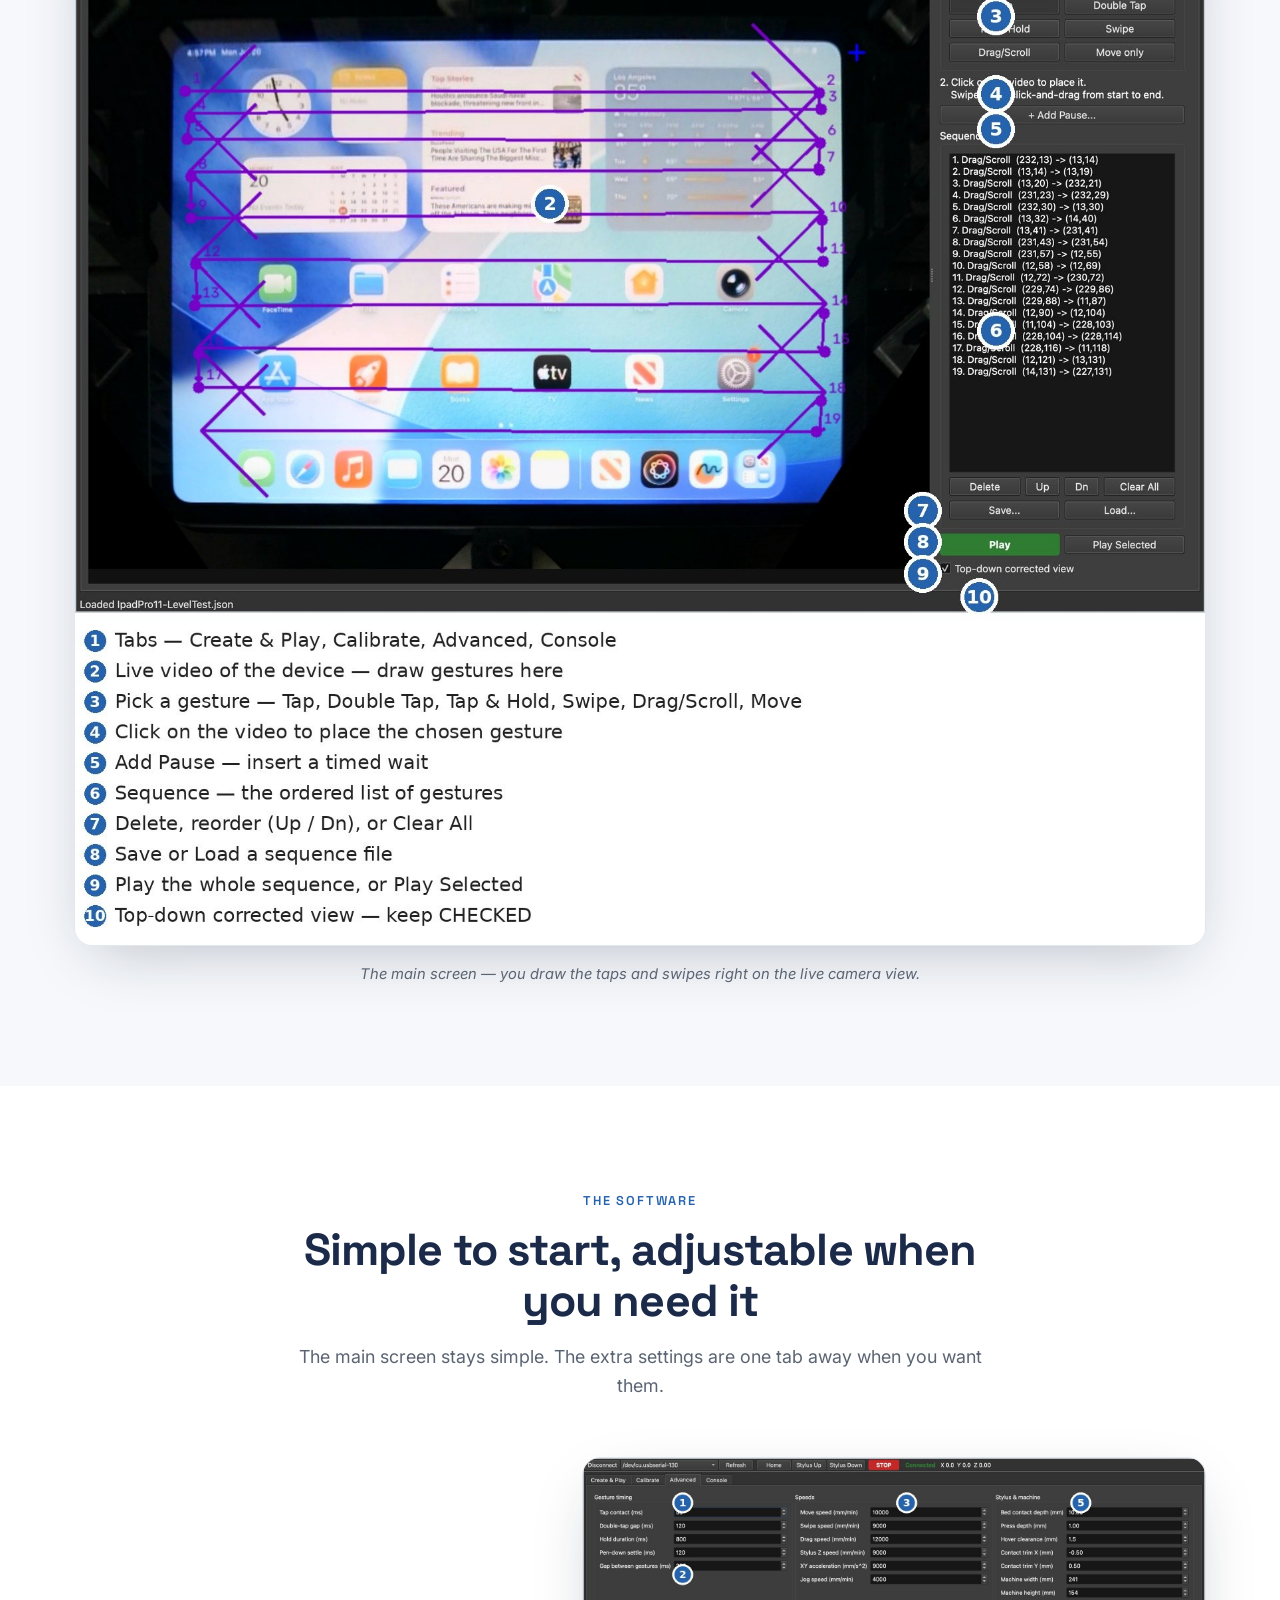
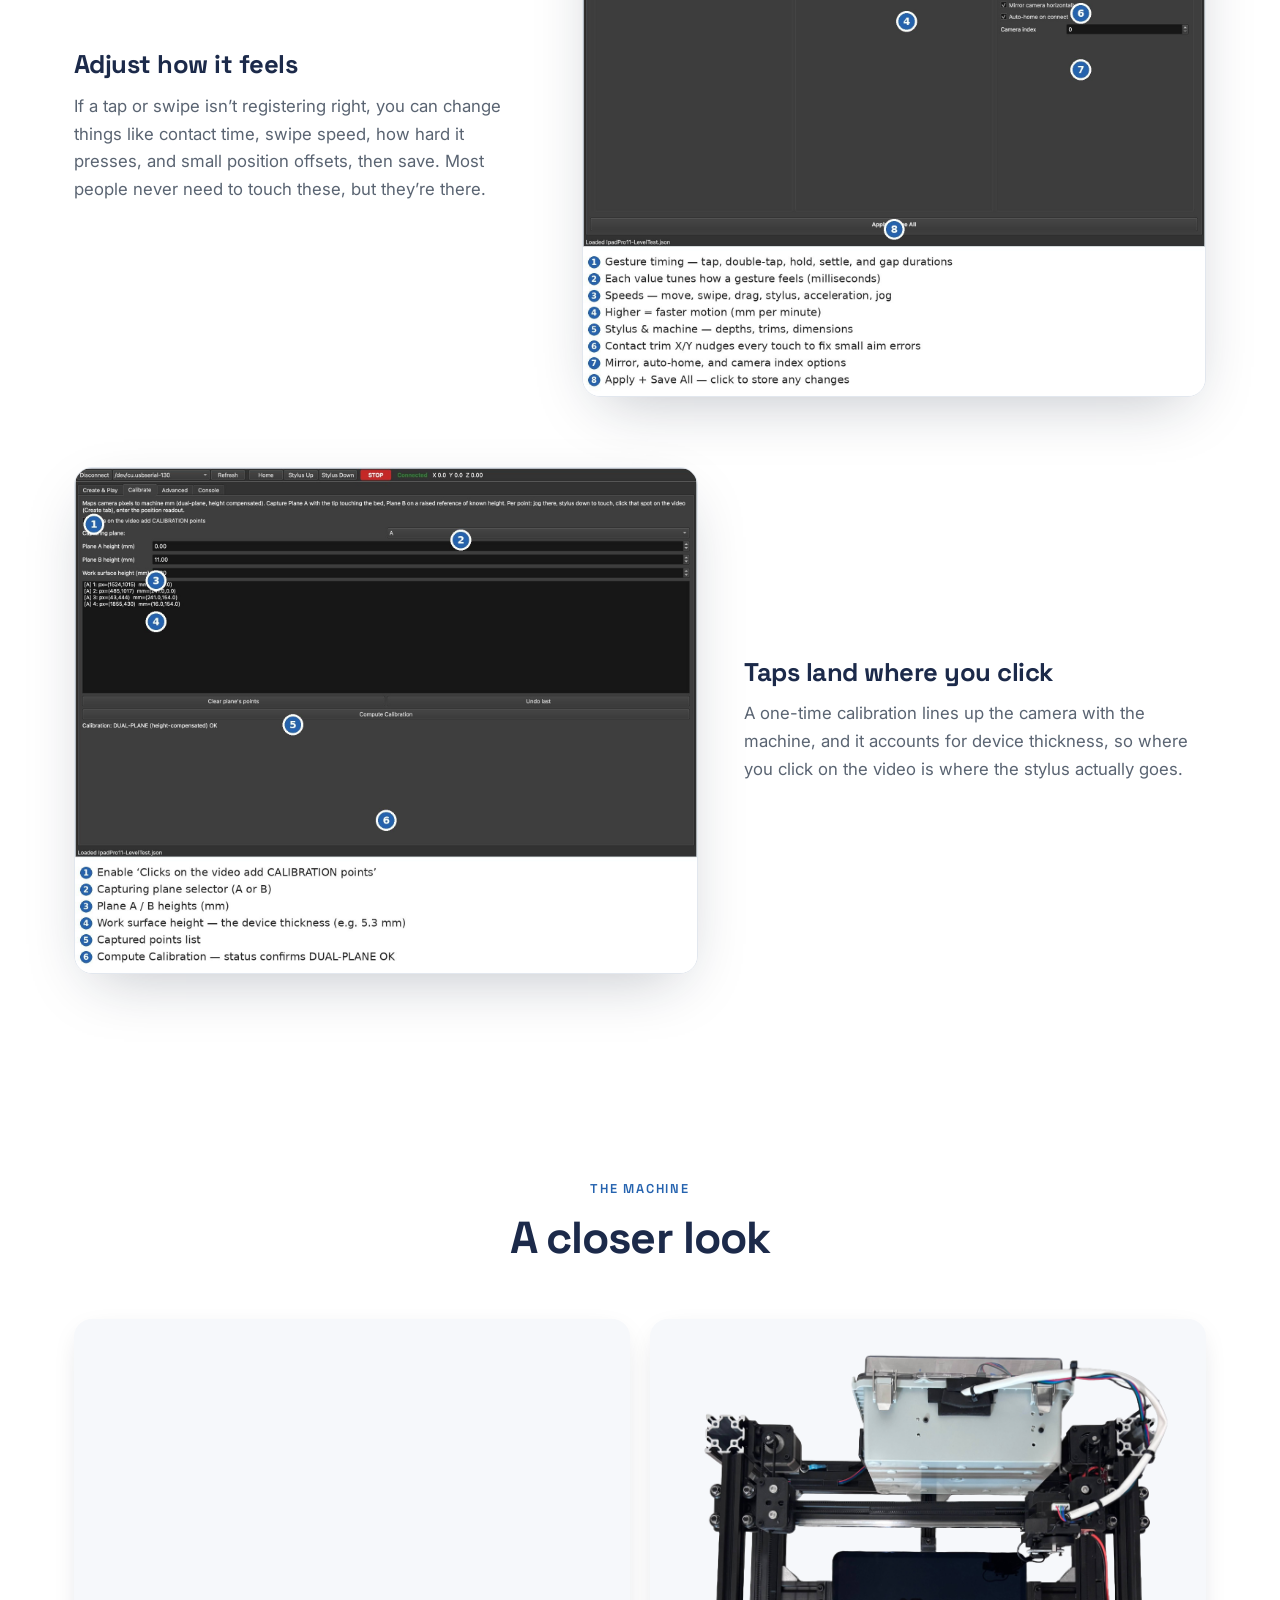
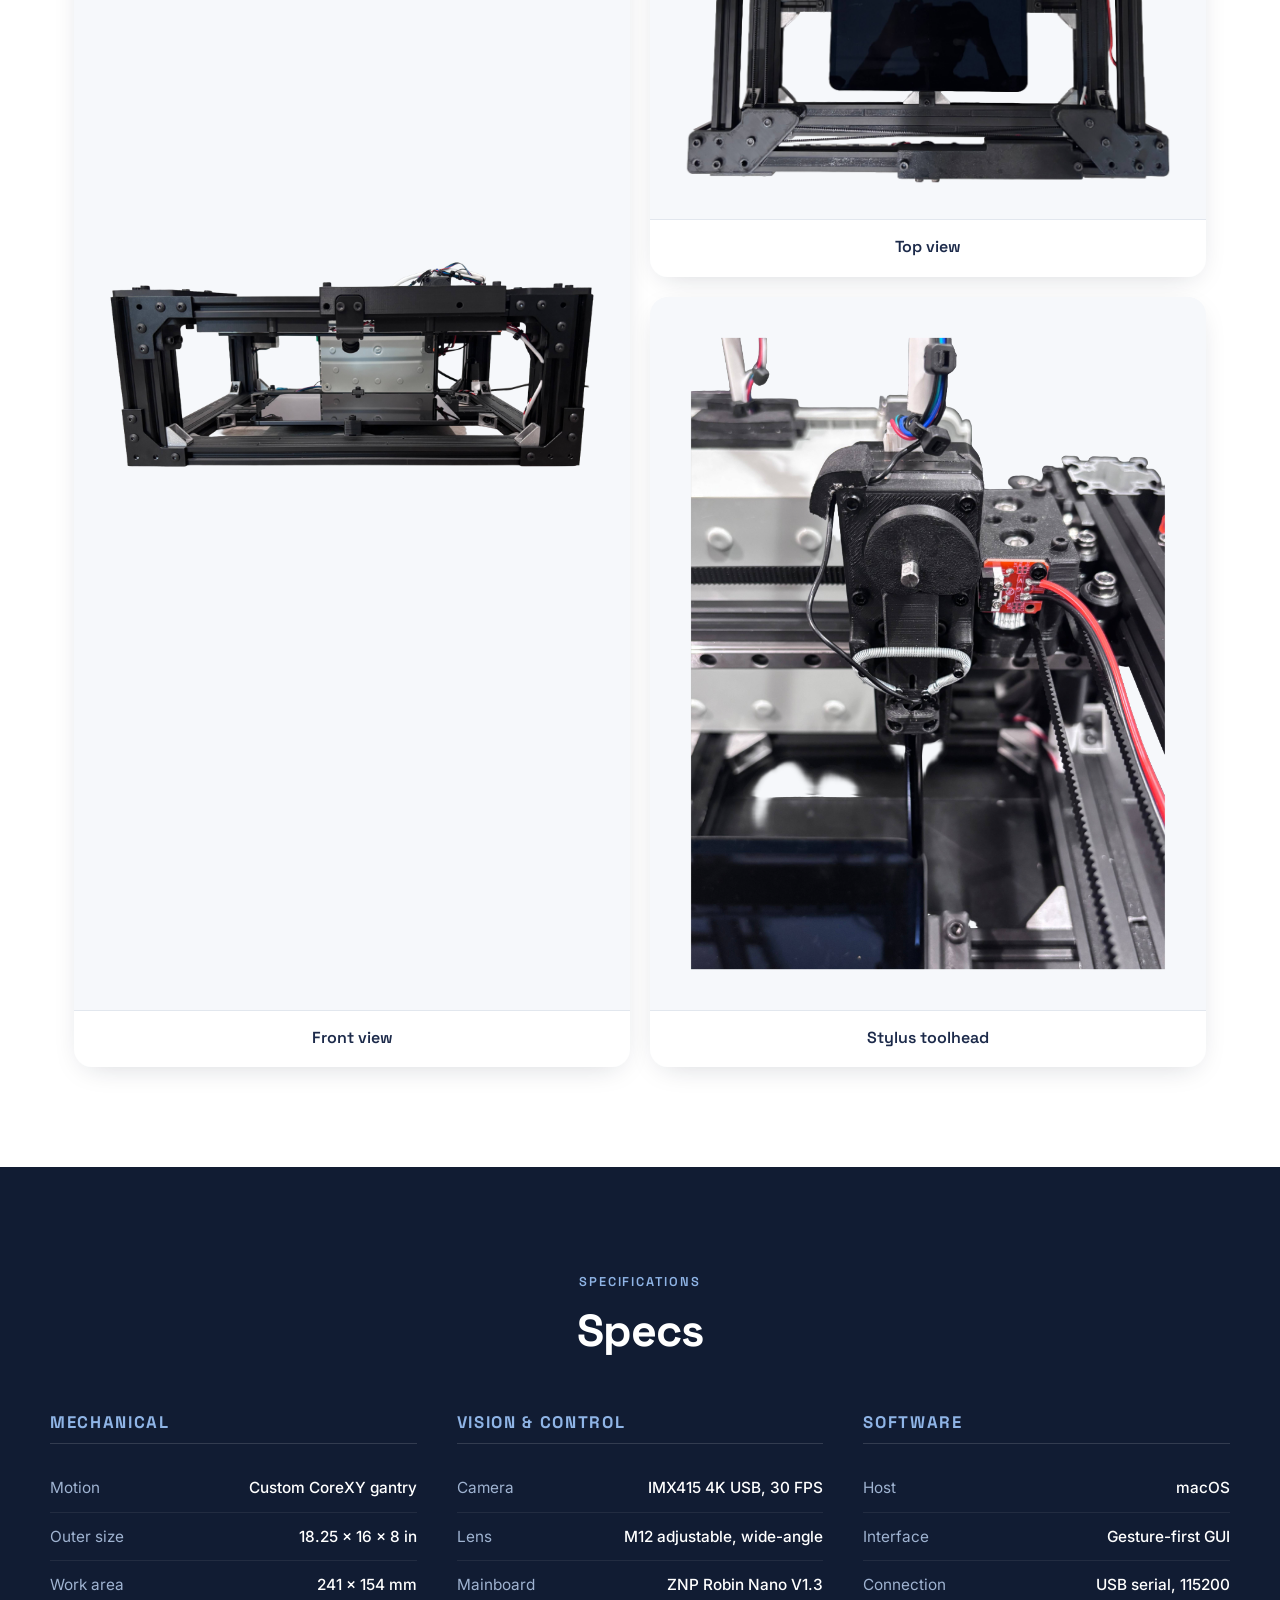
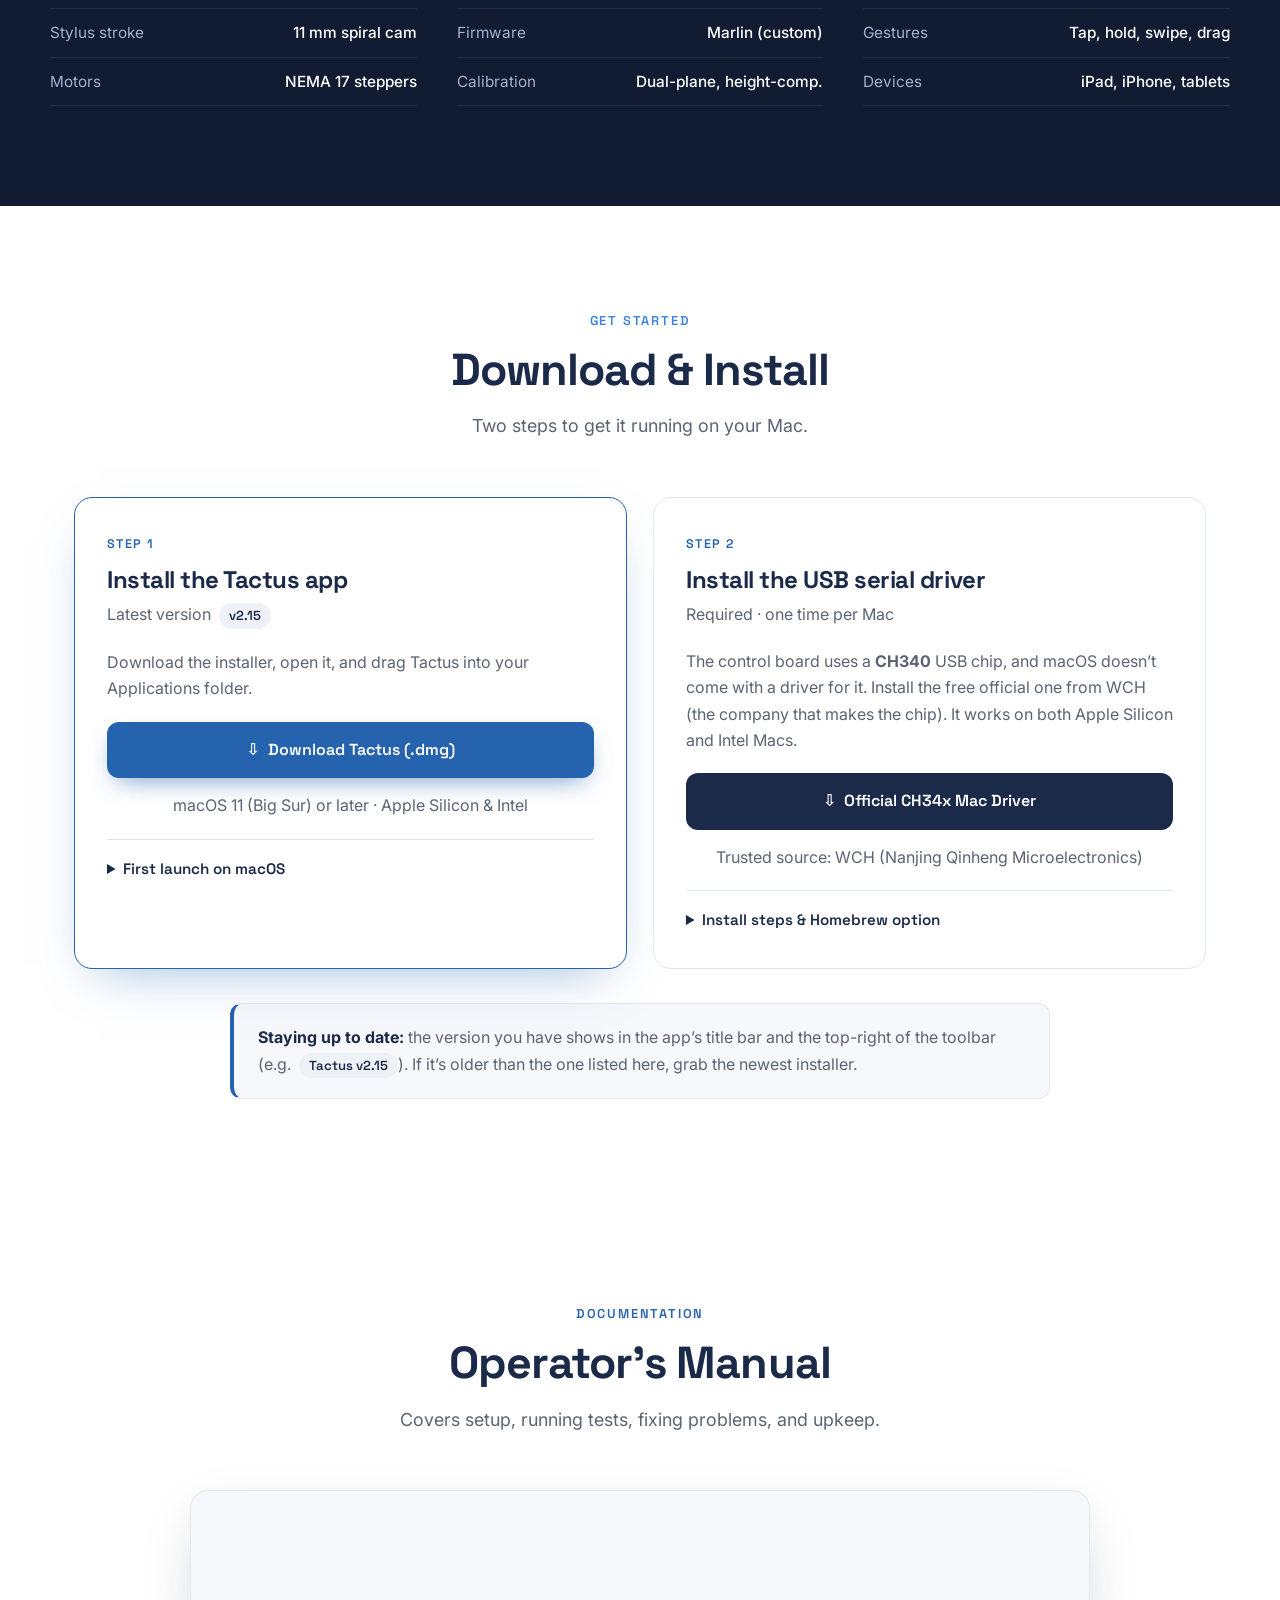
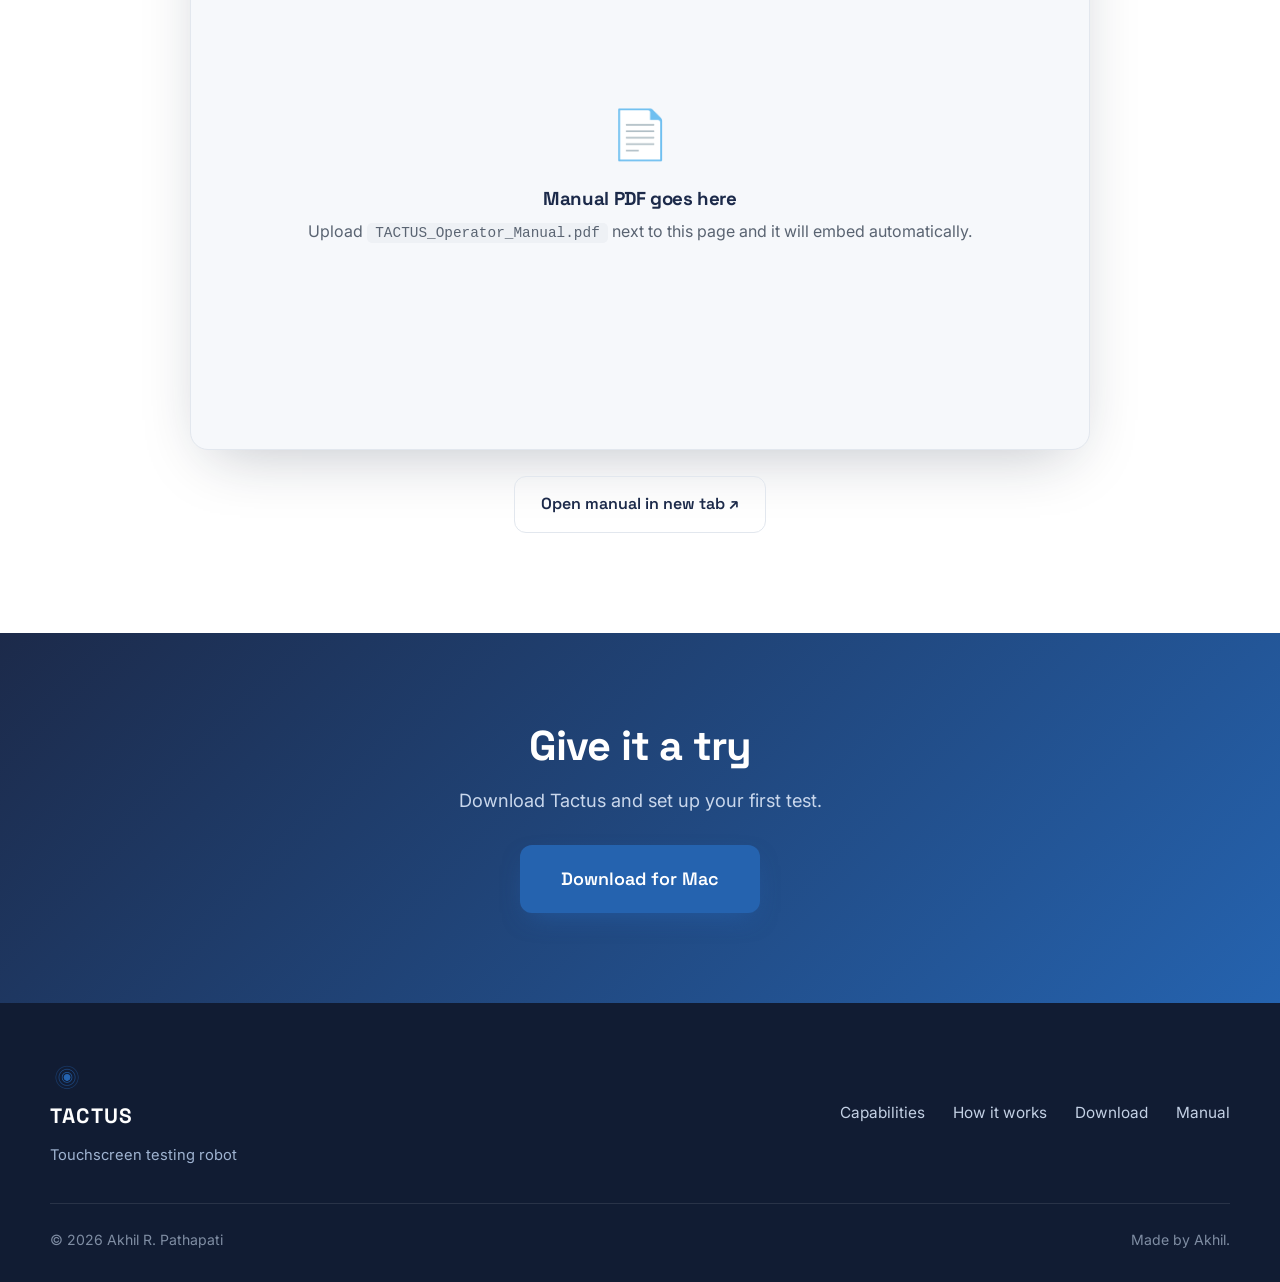
==== commit e4cdc188: "Add files via upload" ====
--- a/index.html
+++ b/index.html
@@ -53,7 +53,7 @@
       </div>
     </div>
     <div class="hero-media">
-      <img src="assets/hero_machine.jpg" alt="The Tactus machine, top view" />
+      <img src="assets/dev_hero.png" alt="The Tactus machine" />
       <div class="hero-media-glow"></div>
     </div>
   </div>
@@ -77,7 +77,7 @@
     <p>A camera above the device shows you the screen. You draw the sequence on that view, press play, and it repeats the exact same taps and swipes as many times as you need. Handy for repeat testing, long soak tests, demos, or anything where you’d otherwise be poking a screen over and over.</p>
   </div>
   <div class="intro-media">
-    <img src="assets/machine_iso.jpg" alt="Tactus machine, angled view">
+    <img src="assets/dev_closeup.png" alt="The stylus touching an iPad on the tray">
   </div>
 </section>
 
@@ -157,9 +157,9 @@
     <h2>A closer look</h2>
   </div>
   <div class="gal-grid">
-    <figure class="gal-item wide"><img src="assets/machine_iso.jpg" alt="Tactus isometric view"><figcaption>CoreXY frame</figcaption></figure>
-    <figure class="gal-item"><img src="assets/machine_side.jpg" alt="Tactus side profile"><figcaption>Side profile</figcaption></figure>
-    <figure class="gal-item"><img src="assets/machine_board.jpg" alt="Tactus electronics"><figcaption>Control board</figcaption></figure>
+    <figure class="gal-item wide"><img src="assets/dev_front.png" alt="Tactus front view"><figcaption>Front view</figcaption></figure>
+    <figure class="gal-item"><img src="assets/dev_top.png" alt="Tactus top view"><figcaption>Top view</figcaption></figure>
+    <figure class="gal-item"><img src="assets/dev_toolhead.png" alt="The stylus toolhead"><figcaption>Stylus toolhead</figcaption></figure>
   </div>
 </section>
 
--- a/style.css
+++ b/style.css
@@ -82,7 +82,7 @@
 .intro h2{font-size:clamp(1.9rem,4vw,2.7rem);color:var(--navy2);margin-bottom:20px}
 .intro p{font-size:1.08rem;color:var(--gray);margin-bottom:16px}
 .intro em{color:var(--navy2);font-style:normal;font-weight:600}
-.intro-media img{border-radius:var(--radius);box-shadow:var(--shadow)}
+.intro-media img{border-radius:var(--radius);box-shadow:var(--shadow);background:var(--bg-alt);padding:10px}
 
 /* ============ CAPABILITIES ============ */
 .cap-grid{display:grid;grid-template-columns:repeat(3,1fr);gap:24px}
@@ -115,11 +115,11 @@
 
 /* ============ GALLERY ============ */
 .gal-grid{display:grid;grid-template-columns:repeat(2,1fr);gap:20px}
-.gal-item{position:relative;border-radius:var(--radius);overflow:hidden;box-shadow:var(--shadow-sm)}
+.gal-item{position:relative;border-radius:var(--radius);overflow:hidden;box-shadow:var(--shadow-sm);background:var(--bg-alt);display:flex;flex-direction:column}
 .gal-item.wide{grid-row:span 2}
-.gal-item img{width:100%;height:100%;object-fit:cover;transition:transform .5s ease}
-.gal-item:hover img{transform:scale(1.05)}
-.gal-item figcaption{position:absolute;left:0;right:0;bottom:0;padding:26px 20px 16px;background:linear-gradient(transparent,rgba(17,28,51,.82));color:#fff;font-family:var(--font-d);font-weight:600;font-size:1rem}
+.gal-item img{width:100%;height:100%;object-fit:contain;padding:22px;flex:1;transition:transform .4s ease}
+.gal-item:hover img{transform:scale(1.03)}
+.gal-item figcaption{padding:14px 20px 16px;background:#fff;border-top:1px solid var(--line);color:var(--navy2);font-family:var(--font-d);font-weight:600;font-size:1rem;text-align:center}
 
 /* ============ SPECS ============ */
 .specs{background:var(--navy);color:#fff;max-width:none;border-radius:0}
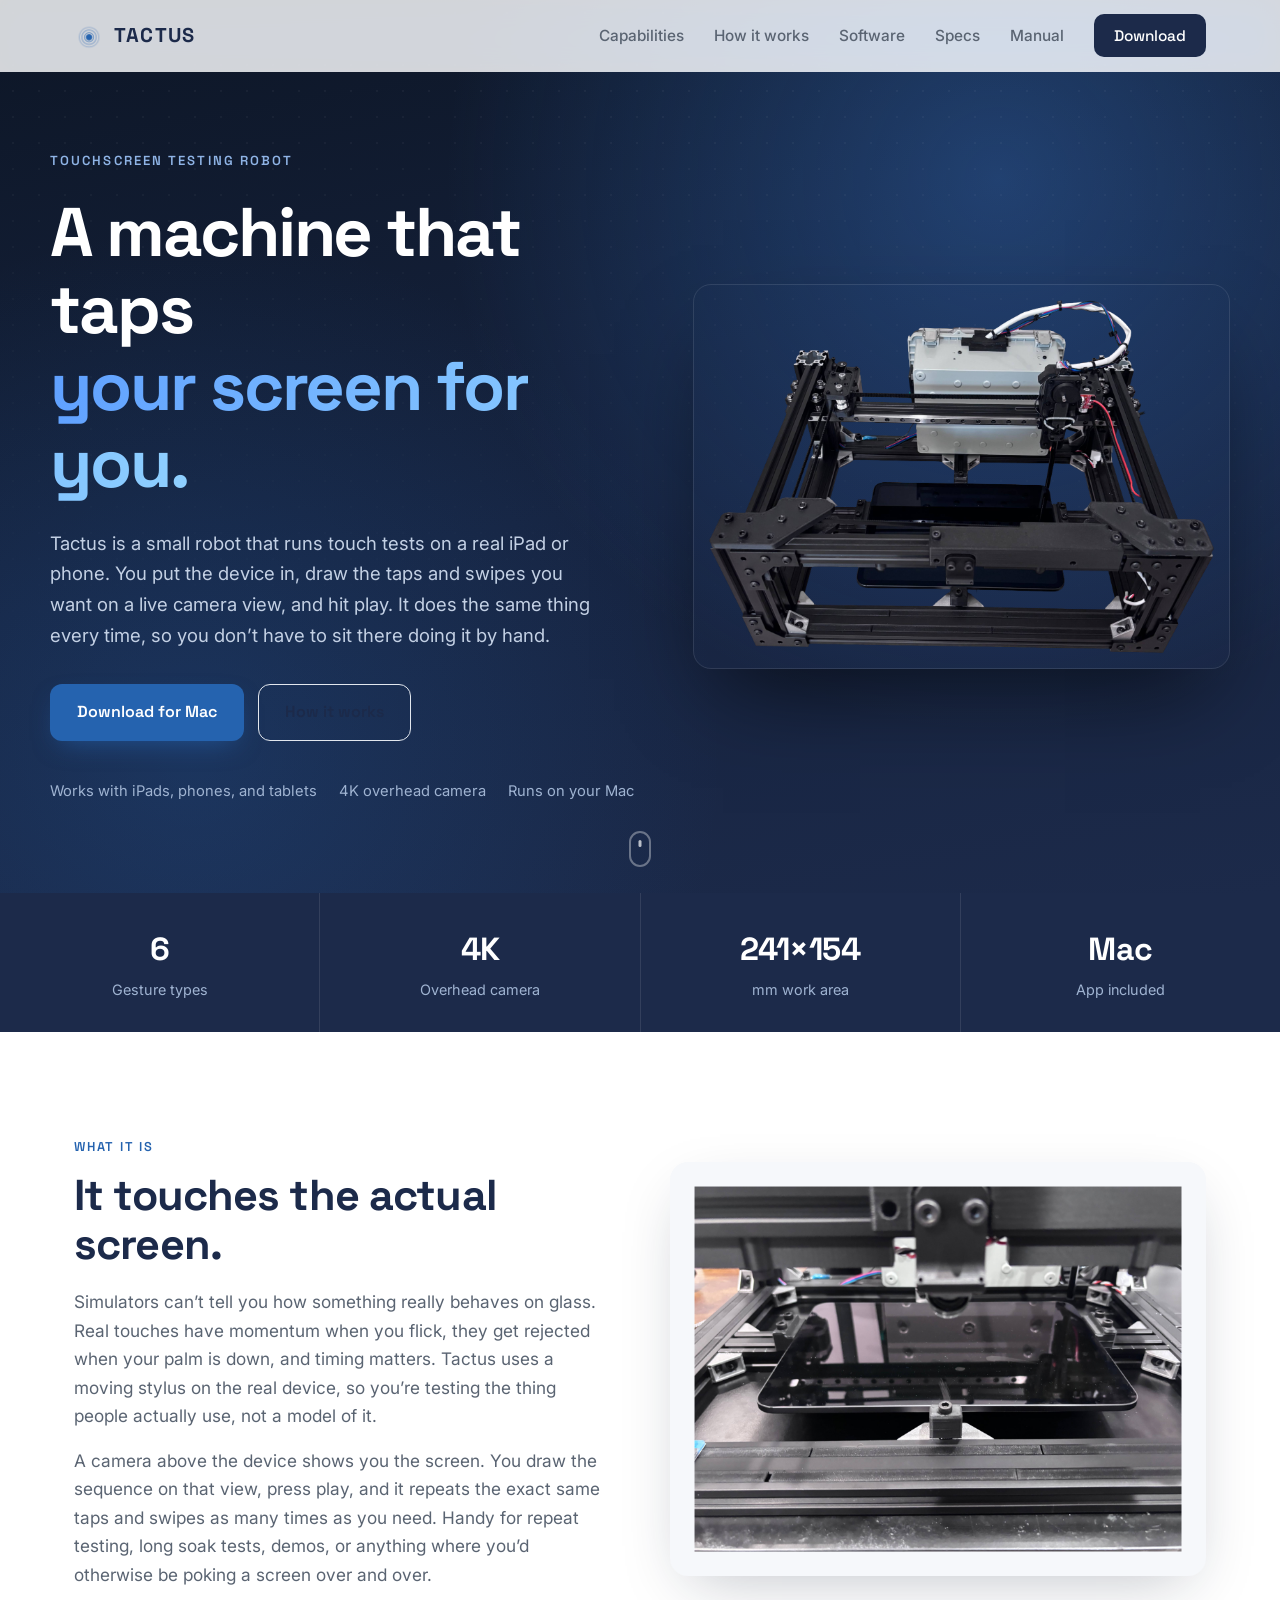
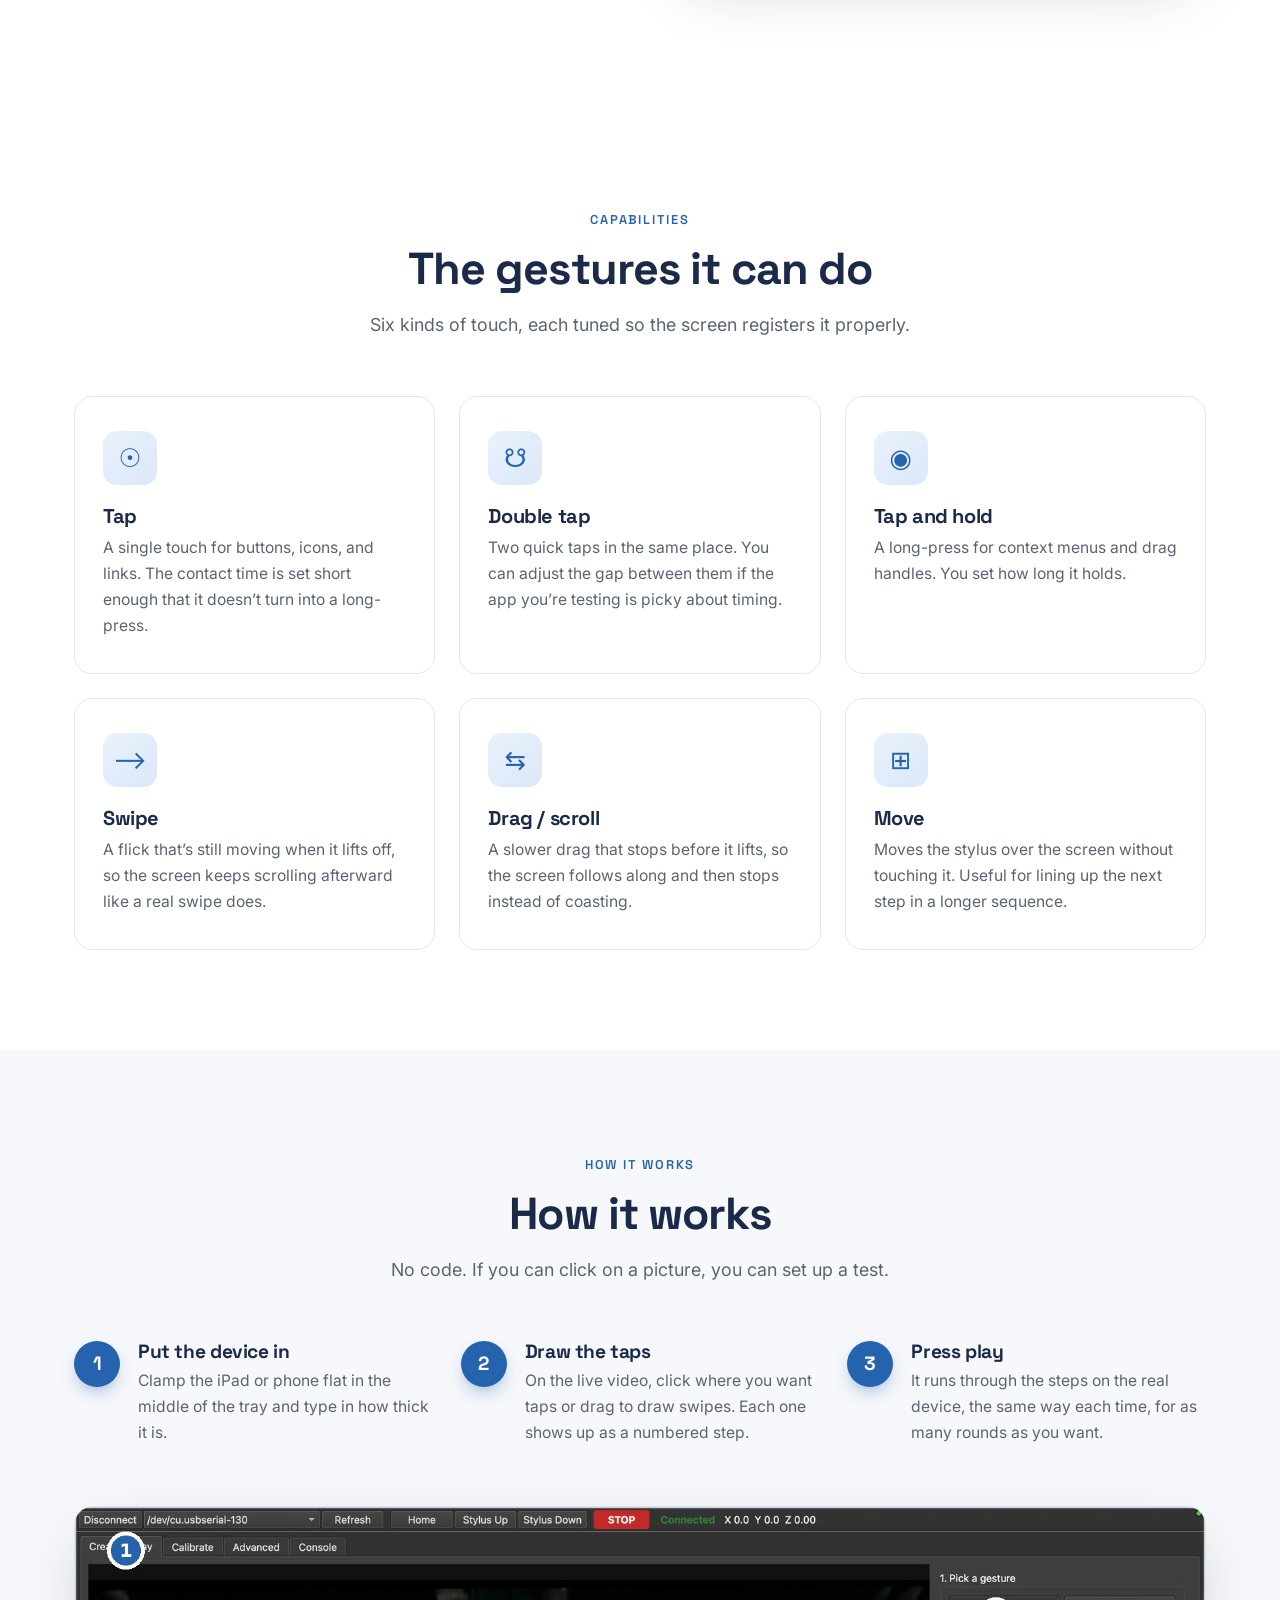
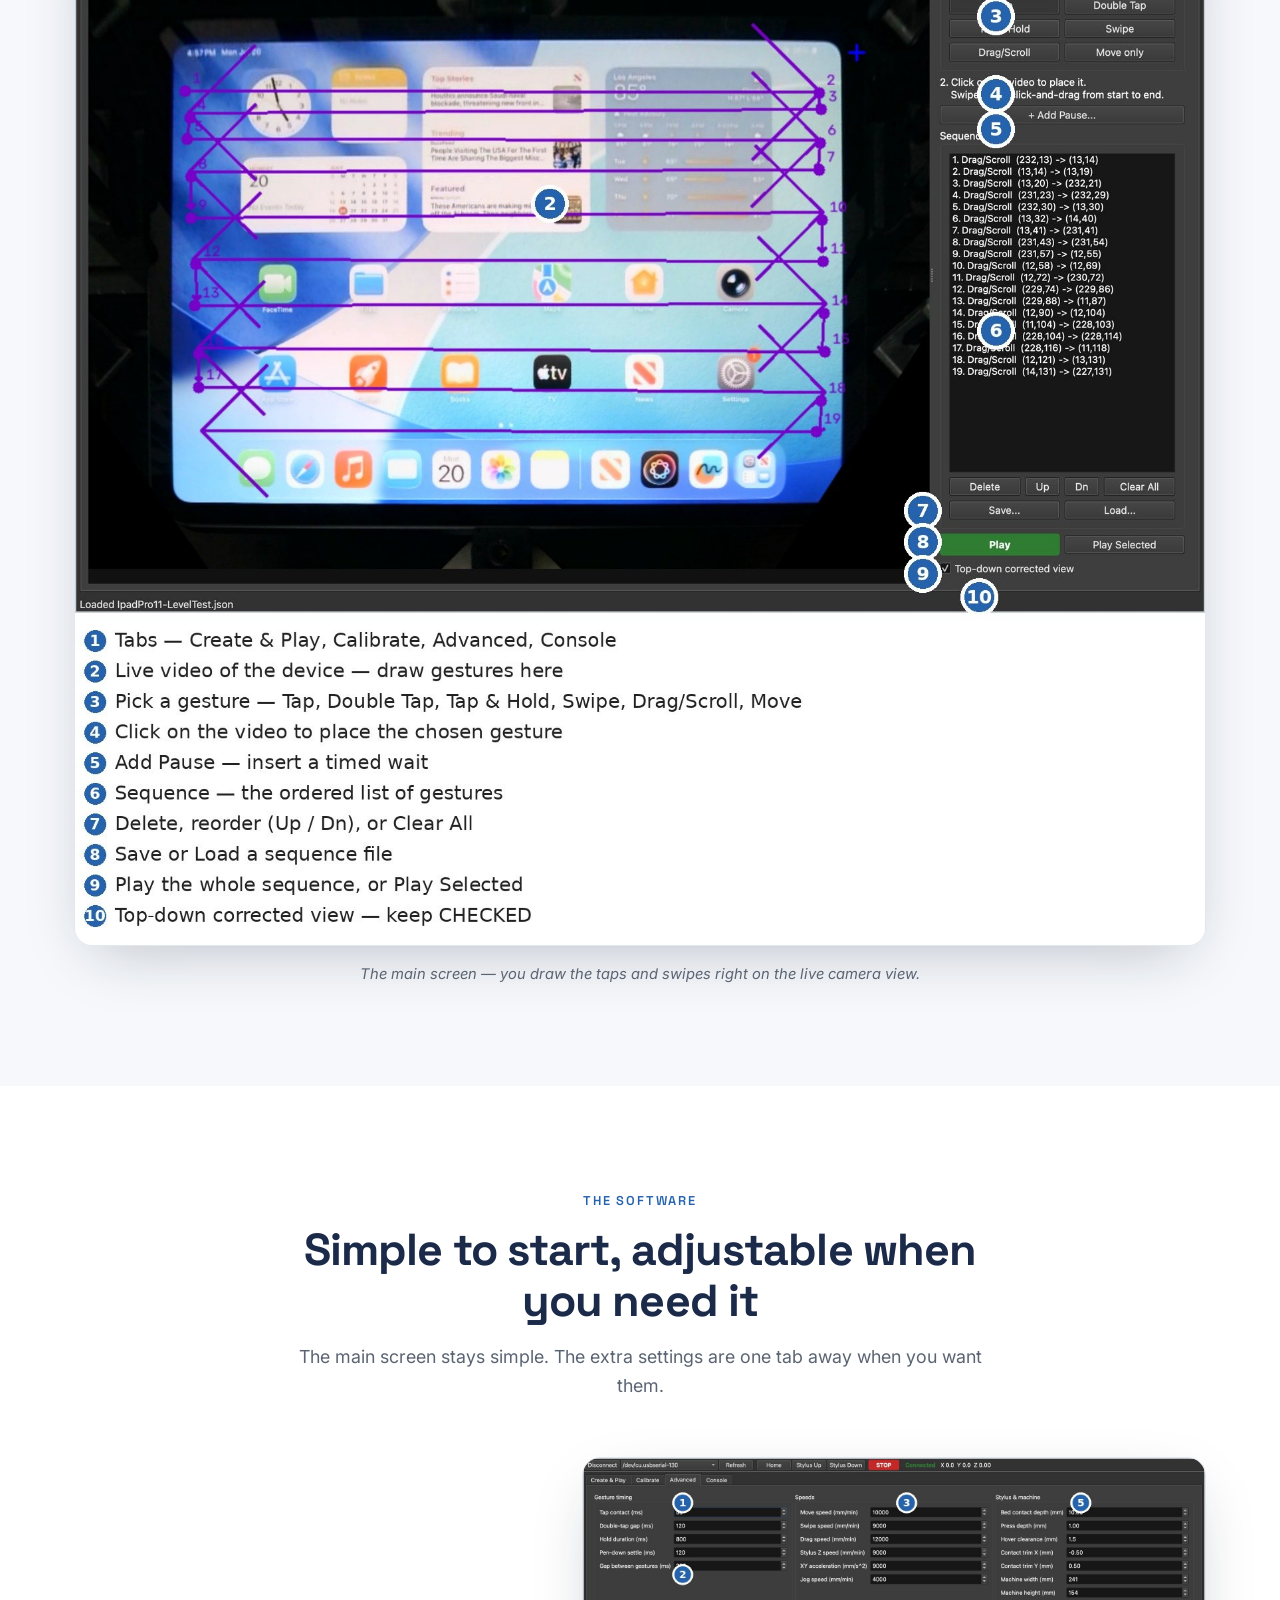
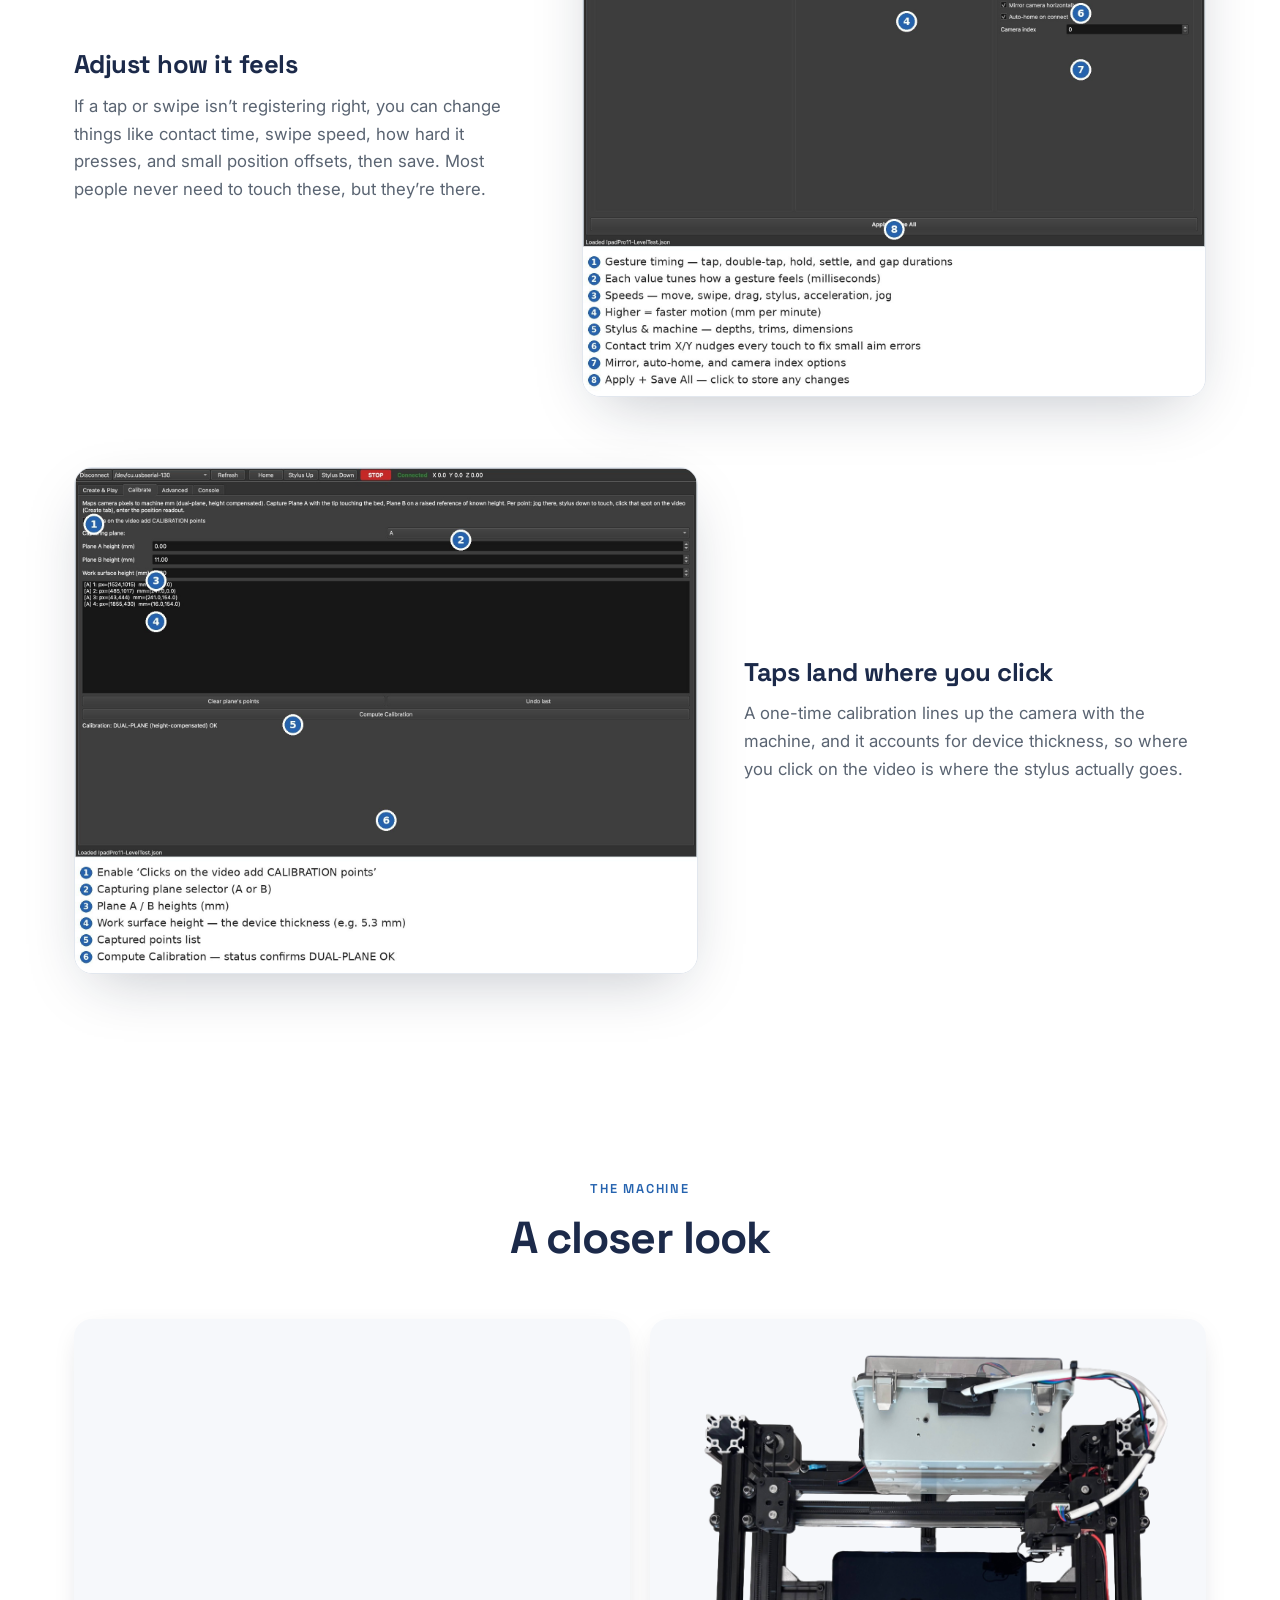
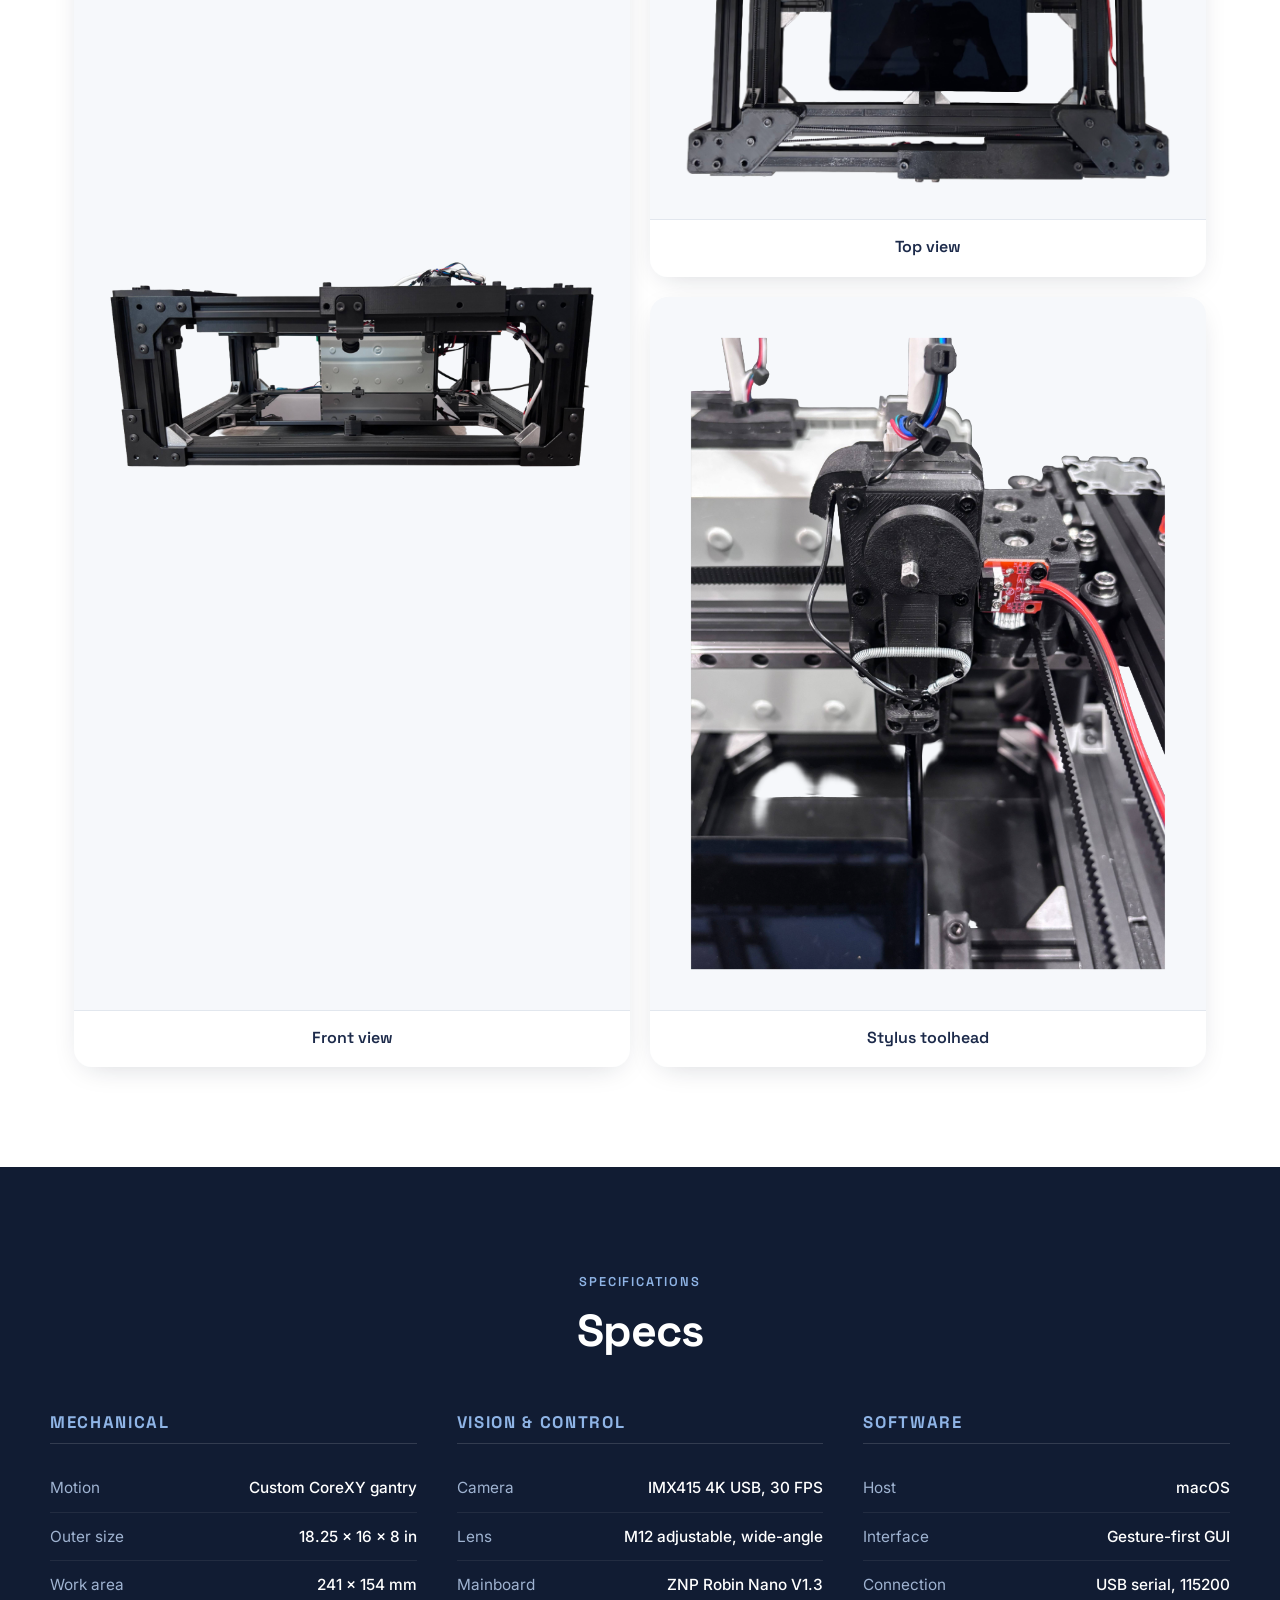
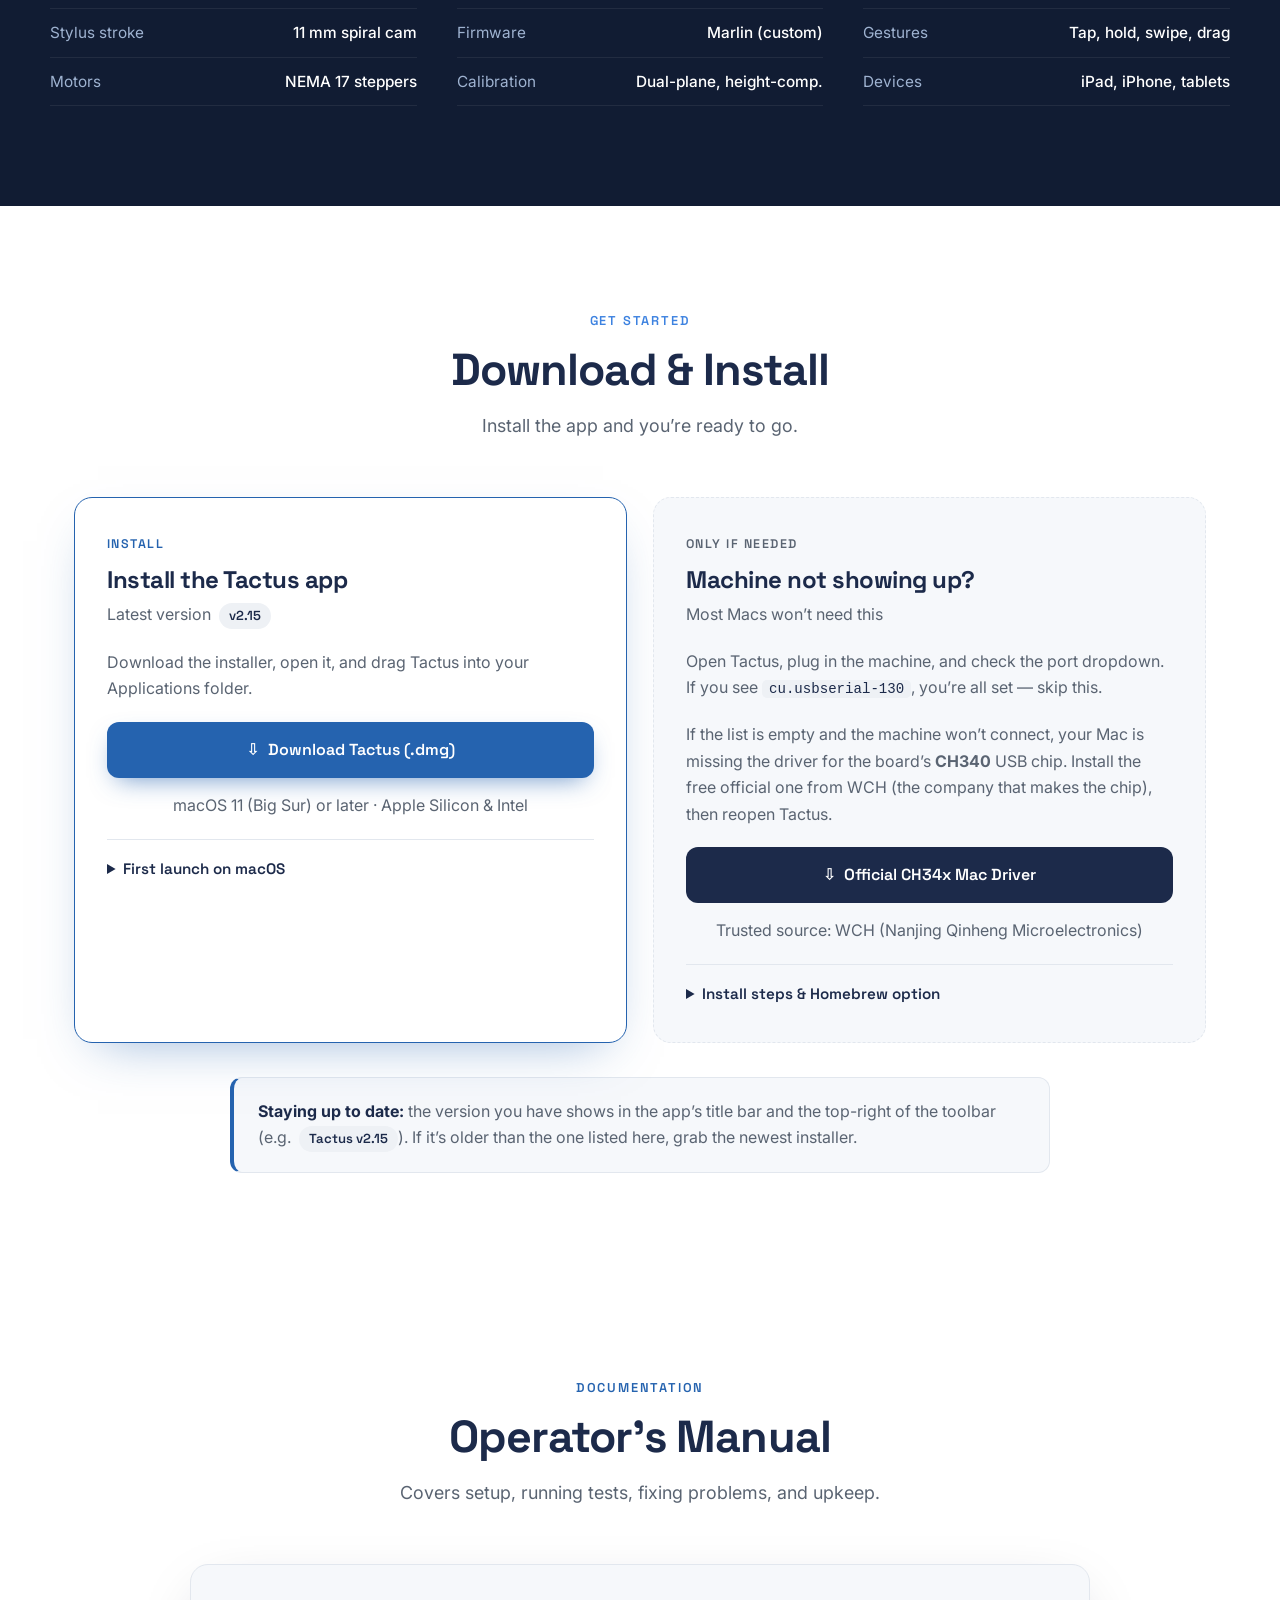
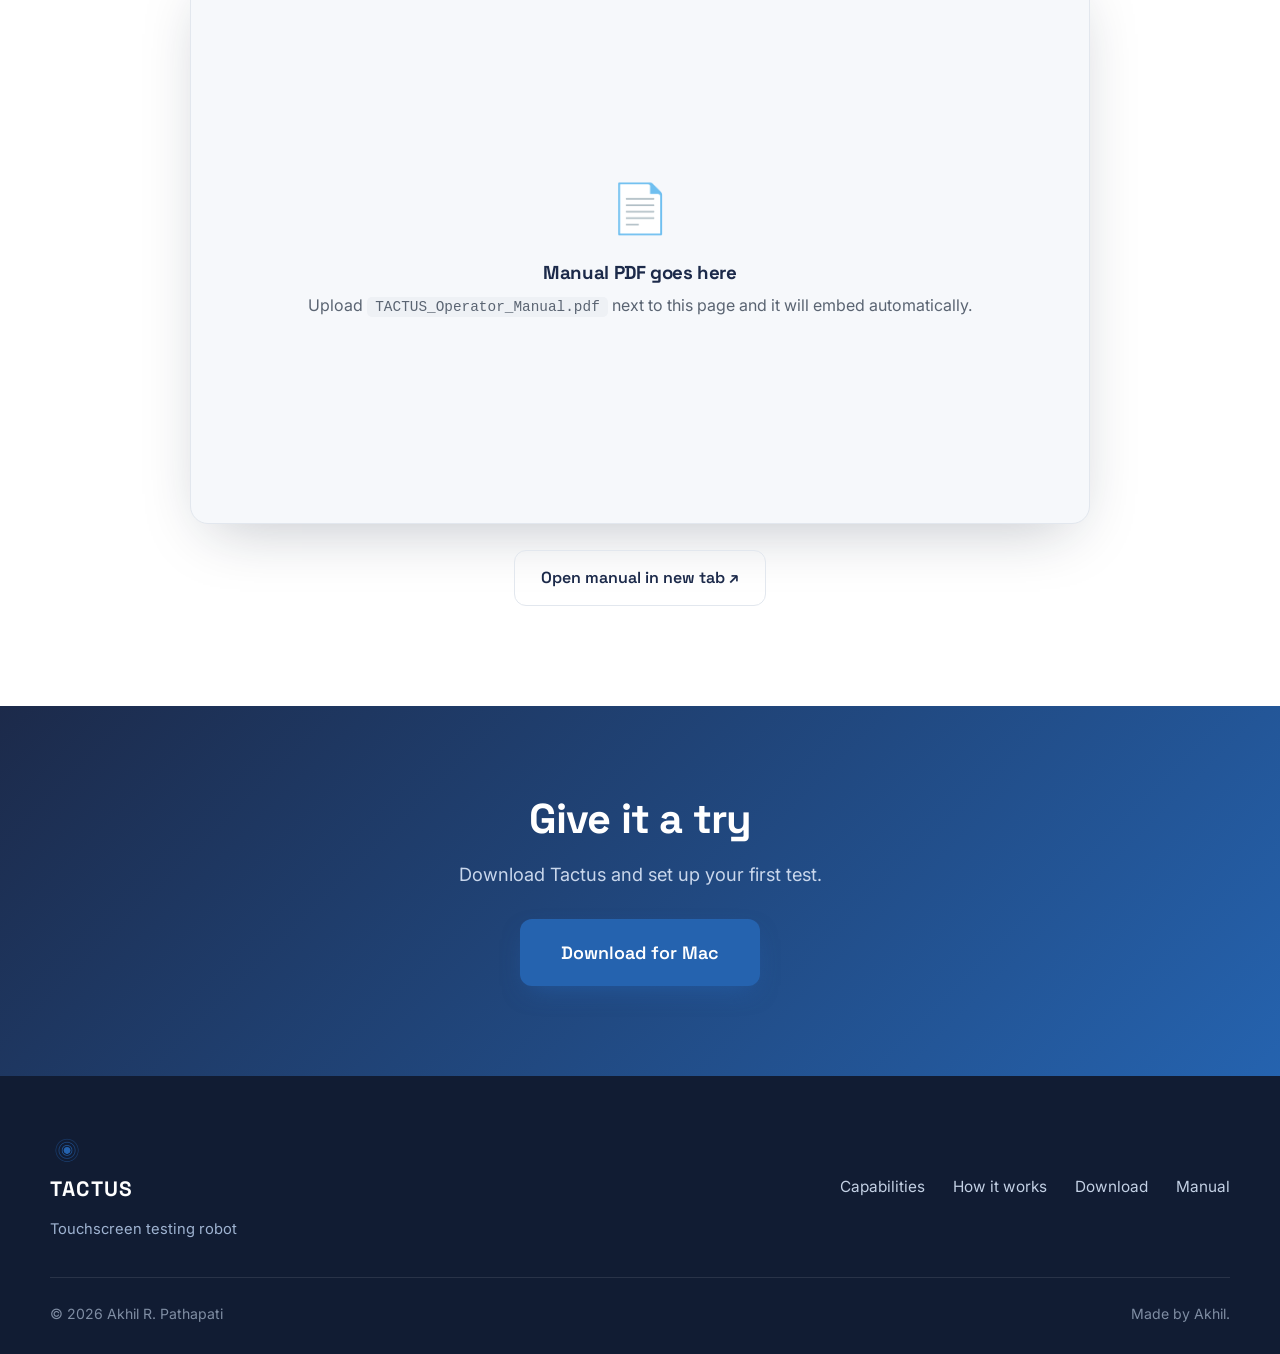
==== commit 3a7e5d55: "Add files via upload" ====
--- a/index.html
+++ b/index.html
@@ -43,7 +43,7 @@
       <h1>A machine that taps<br><span class="grad">your screen for you.</span></h1>
       <p class="hero-sub">Tactus is a small robot that runs touch tests on a real iPad or phone. You put the device in, draw the taps and swipes you want on a live camera view, and hit play. It does the same thing every time, so you don’t have to sit there doing it by hand.</p>
       <div class="hero-actions">
-        <a href="#download" class="btn btn-primary">Download for Mac</a>
+        <a href="https://github.com/arp2019-Dev/Tactus-Website/releases/download/TACTUS-V2.15/Tactus-2.15.dmg" class="btn btn-primary" download>Download for Mac</a>
         <a href="#how" class="btn btn-ghost">How it works</a>
       </div>
       <div class="hero-badges">
@@ -208,18 +208,17 @@
   <div class="section-head center">
     <div class="section-tag light">Get Started</div>
     <h2>Download &amp; Install</h2>
-    <p class="section-lead">Two steps to get it running on your Mac.</p>
+    <p class="section-lead">Install the app and you’re ready to go.</p>
   </div>
 
   <div class="dl-cards">
     <!-- App -->
     <div class="dl-card featured">
-      <div class="dl-step">Step 1</div>
+      <div class="dl-step">Install</div>
       <h3>Install the Tactus app</h3>
       <p class="dl-ver">Latest version <span class="ver-pill" id="appVersion">v2.15</span></p>
       <p>Download the installer, open it, and drag Tactus into your Applications folder.</p>
-      <!-- TODO: replace href with your hosted .dmg URL -->
-      <a href="#" class="btn btn-primary btn-block" id="dmgLink" data-todo="Replace href with your Tactus .dmg download URL">
+      <a href="https://github.com/arp2019-Dev/Tactus-Website/releases/download/TACTUS-V2.15/Tactus-2.15.dmg" class="btn btn-primary btn-block" id="dmgLink" download>
         &#8681;&nbsp; Download Tactus (.dmg)
       </a>
       <p class="dl-fine">macOS 11 (Big Sur) or later &middot; Apple Silicon &amp; Intel</p>
@@ -229,12 +228,13 @@
       </details>
     </div>
 
-    <!-- Driver -->
-    <div class="dl-card">
-      <div class="dl-step">Step 2</div>
-      <h3>Install the USB serial driver</h3>
-      <p class="dl-ver">Required &middot; one time per Mac</p>
-      <p>The control board uses a <b>CH340</b> USB chip, and macOS doesn’t come with a driver for it. Install the free official one from WCH (the company that makes the chip). It works on both Apple Silicon and Intel Macs.</p>
+    <!-- Driver (only if needed) -->
+    <div class="dl-card dl-card-optional">
+      <div class="dl-step optional">Only if needed</div>
+      <h3>Machine not showing up?</h3>
+      <p class="dl-ver">Most Macs won’t need this</p>
+      <p>Open Tactus, plug in the machine, and check the port dropdown. If you see <code>cu.usbserial-130</code>, you’re all set — skip this.</p>
+      <p>If the list is empty and the machine won’t connect, your Mac is missing the driver for the board’s <b>CH340</b> USB chip. Install the free official one from WCH (the company that makes the chip), then reopen Tactus.</p>
       <a href="https://www.wch-ic.com/downloads/CH34XSER_MAC_ZIP.html" target="_blank" rel="noopener" class="btn btn-dark btn-block">
         &#8681;&nbsp; Official CH34x Mac Driver
       </a>
@@ -262,9 +262,8 @@
     <p class="section-lead">Covers setup, running tests, fixing problems, and upkeep.</p>
   </div>
 
-  <!-- The PDF embed. When you upload TACTUS_Operator_Manual.pdf next to this
-       page, it appears here automatically. Until then a friendly placeholder
-       shows. -->
+  <!-- Embeds TACTUS_Operator_Manual.pdf (in this same folder). If the file
+       is ever missing, the placeholder below shows instead. -->
   <div class="manual-frame" id="manualFrame">
     <object data="TACTUS_Operator_Manual.pdf" type="application/pdf" width="100%" height="100%">
       <div class="manual-placeholder">
@@ -275,7 +274,6 @@
     </object>
   </div>
   <div class="manual-actions">
-    <!-- TODO: this link works once the PDF is uploaded beside index.html -->
     <a href="TACTUS_Operator_Manual.pdf" target="_blank" rel="noopener" class="btn btn-ghost">Open manual in new tab &#8599;</a>
   </div>
 </section>
@@ -285,7 +283,7 @@
   <div class="cta-inner">
     <h2>Give it a try</h2>
     <p>Download Tactus and set up your first test.</p>
-    <a href="#download" class="btn btn-primary btn-lg">Download for Mac</a>
+    <a href="https://github.com/arp2019-Dev/Tactus-Website/releases/download/TACTUS-V2.15/Tactus-2.15.dmg" class="btn btn-primary btn-lg" download>Download for Mac</a>
   </div>
 </section>
 
--- a/style.css
+++ b/style.css
@@ -137,6 +137,8 @@
 .dl-card{background:#fff;border:1px solid var(--line);border-radius:var(--radius);padding:36px 32px;position:relative}
 .dl-card.featured{border-color:var(--blue);box-shadow:0 20px 50px -24px rgba(37,99,175,.5)}
 .dl-step{font-family:var(--font-d);font-weight:600;font-size:.78rem;letter-spacing:.12em;text-transform:uppercase;color:var(--blue);margin-bottom:12px}
+.dl-step.optional{color:var(--gray)}
+.dl-card-optional{background:var(--bg-alt);border-style:dashed}
 .dl-card h3{font-size:1.5rem;color:var(--navy2);margin-bottom:8px}
 .dl-ver{font-size:.92rem;color:var(--gray);margin-bottom:14px}
 .ver-pill{display:inline-block;background:var(--lgray);color:var(--navy2);font-family:var(--font-d);font-weight:600;font-size:.82rem;padding:2px 10px;border-radius:20px;margin-left:4px}
